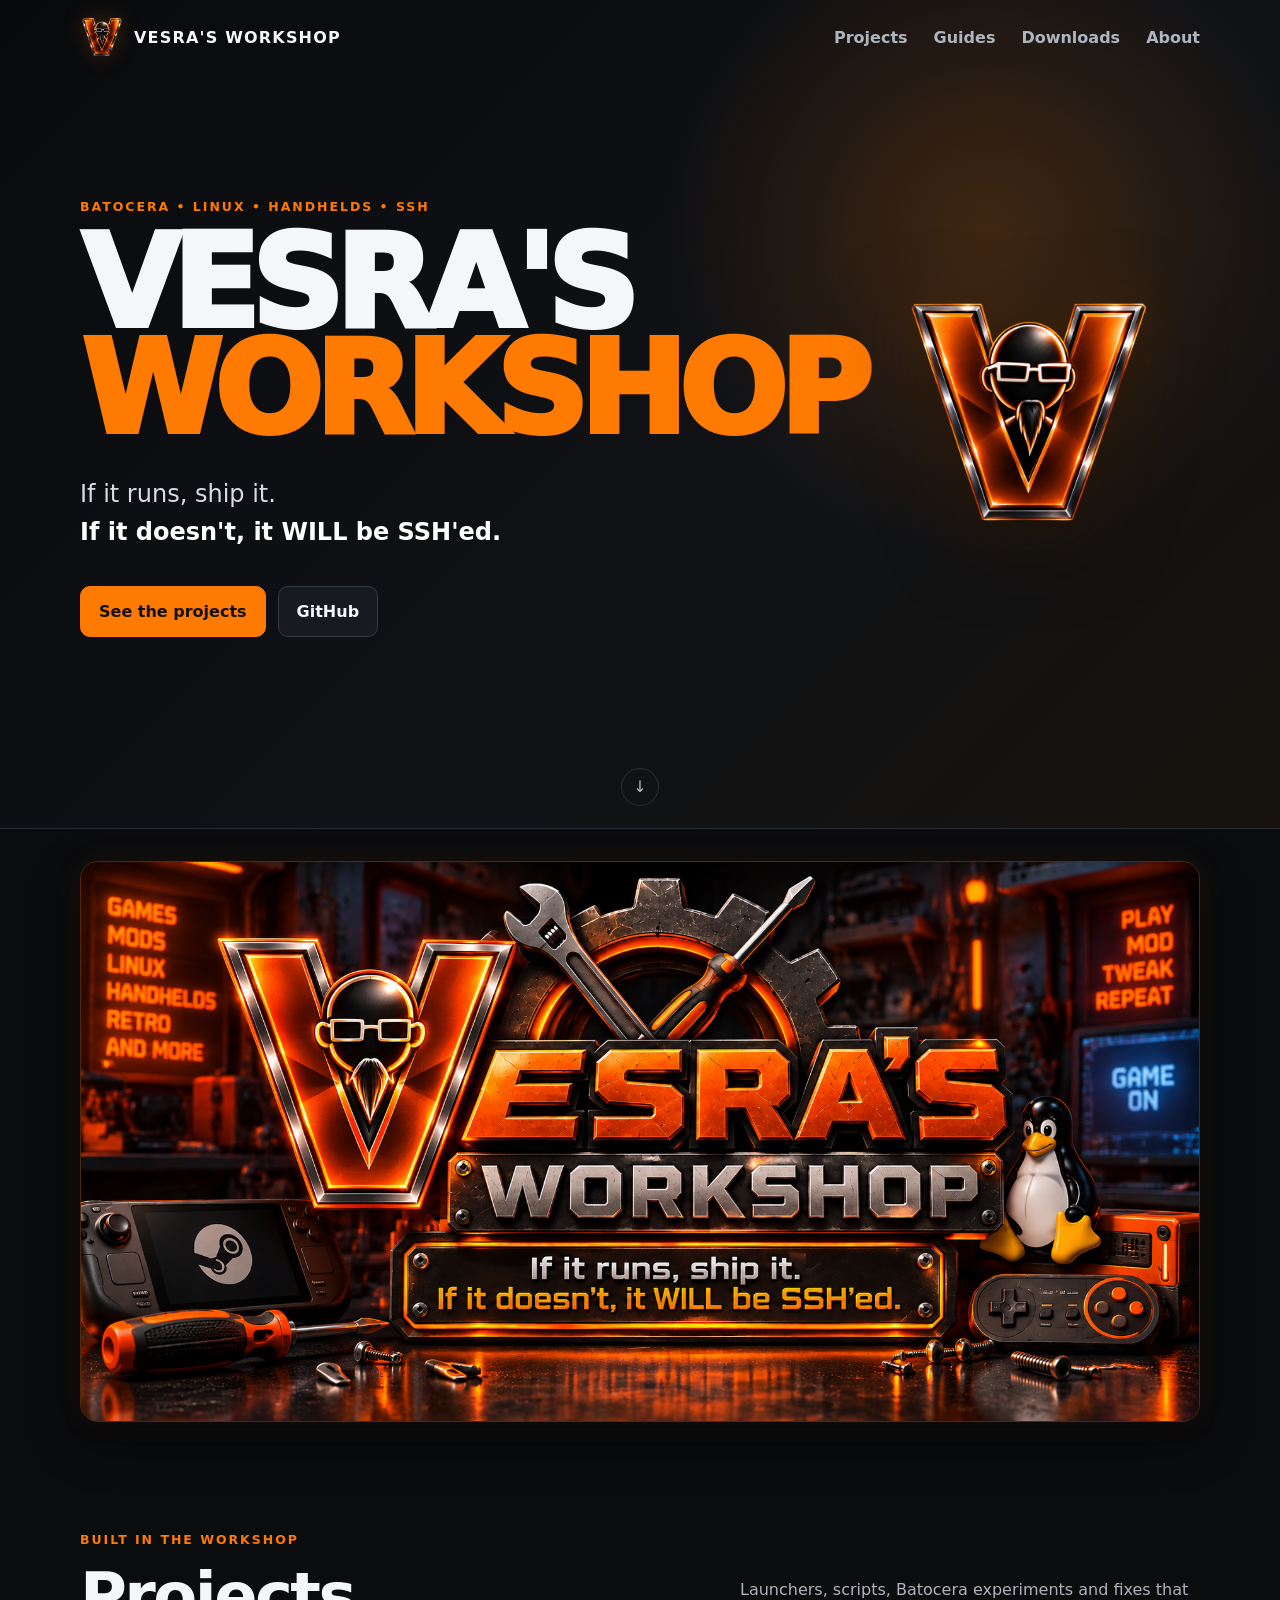
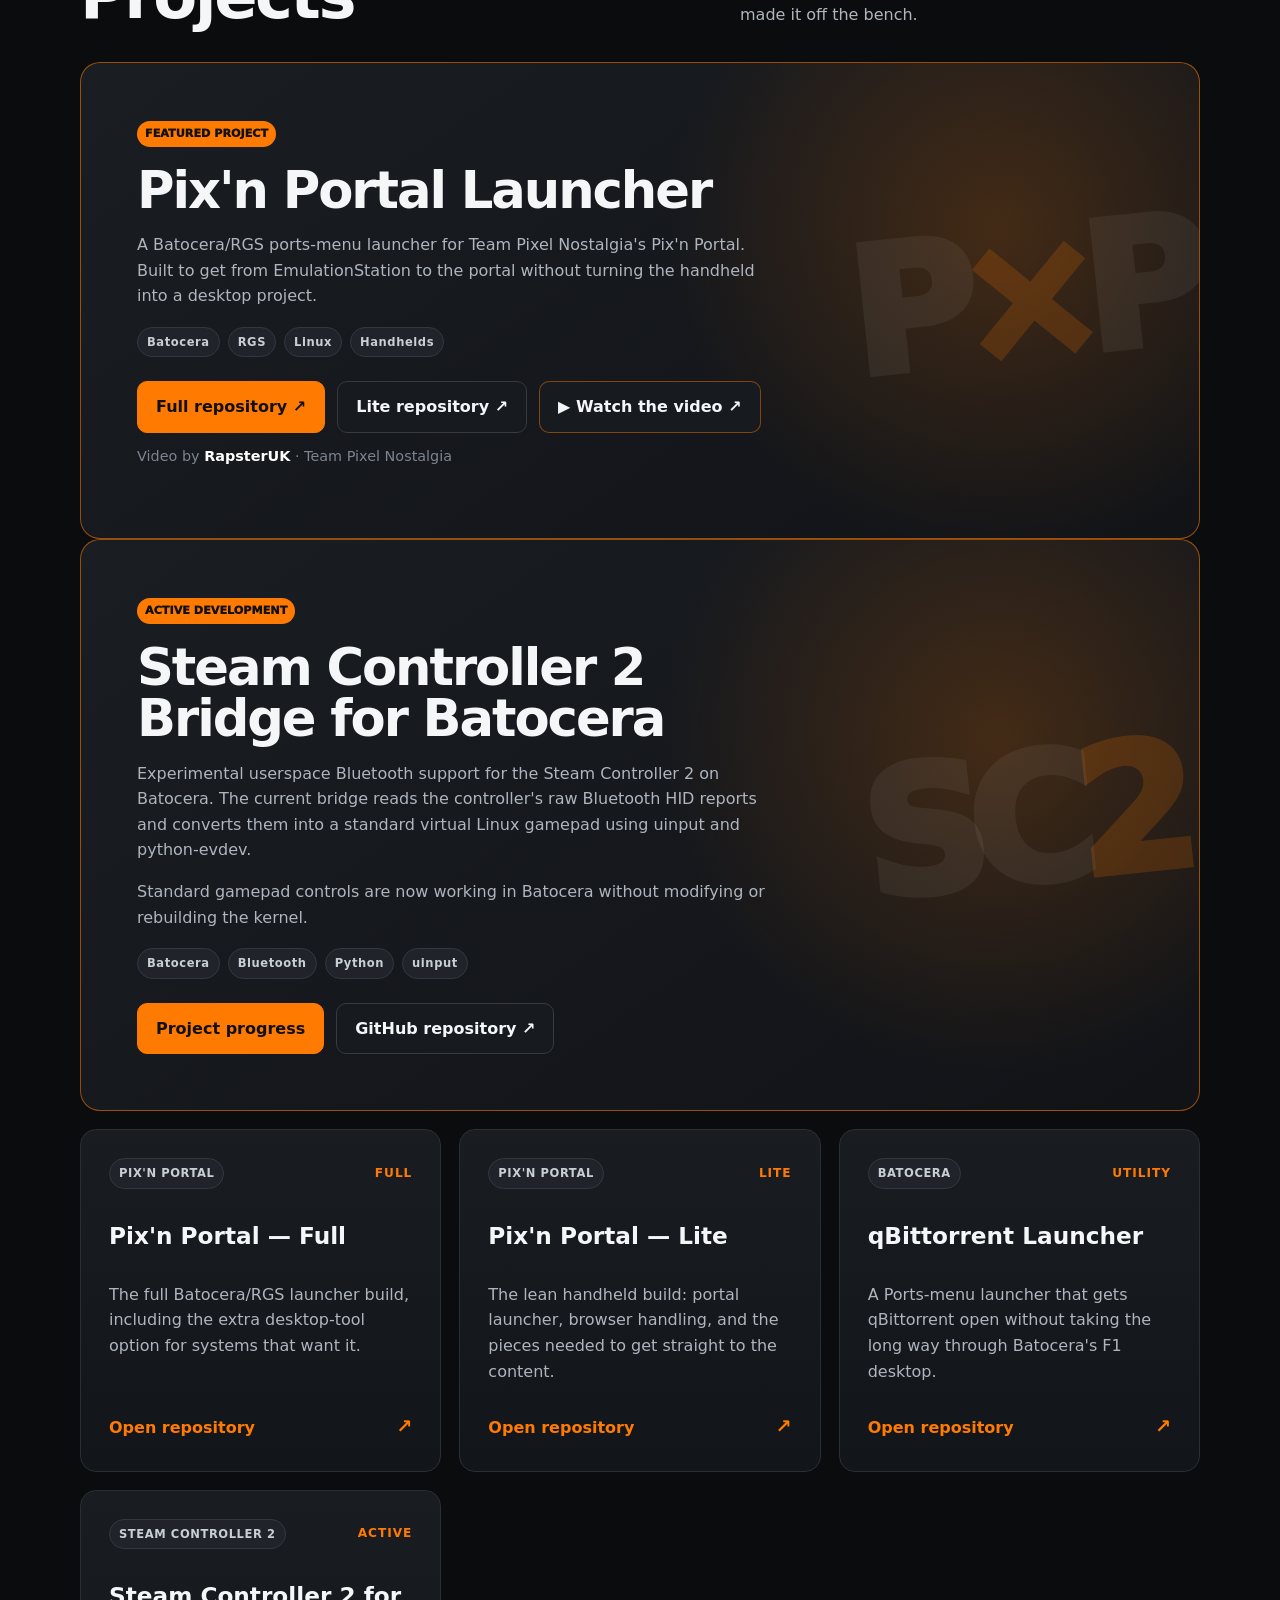
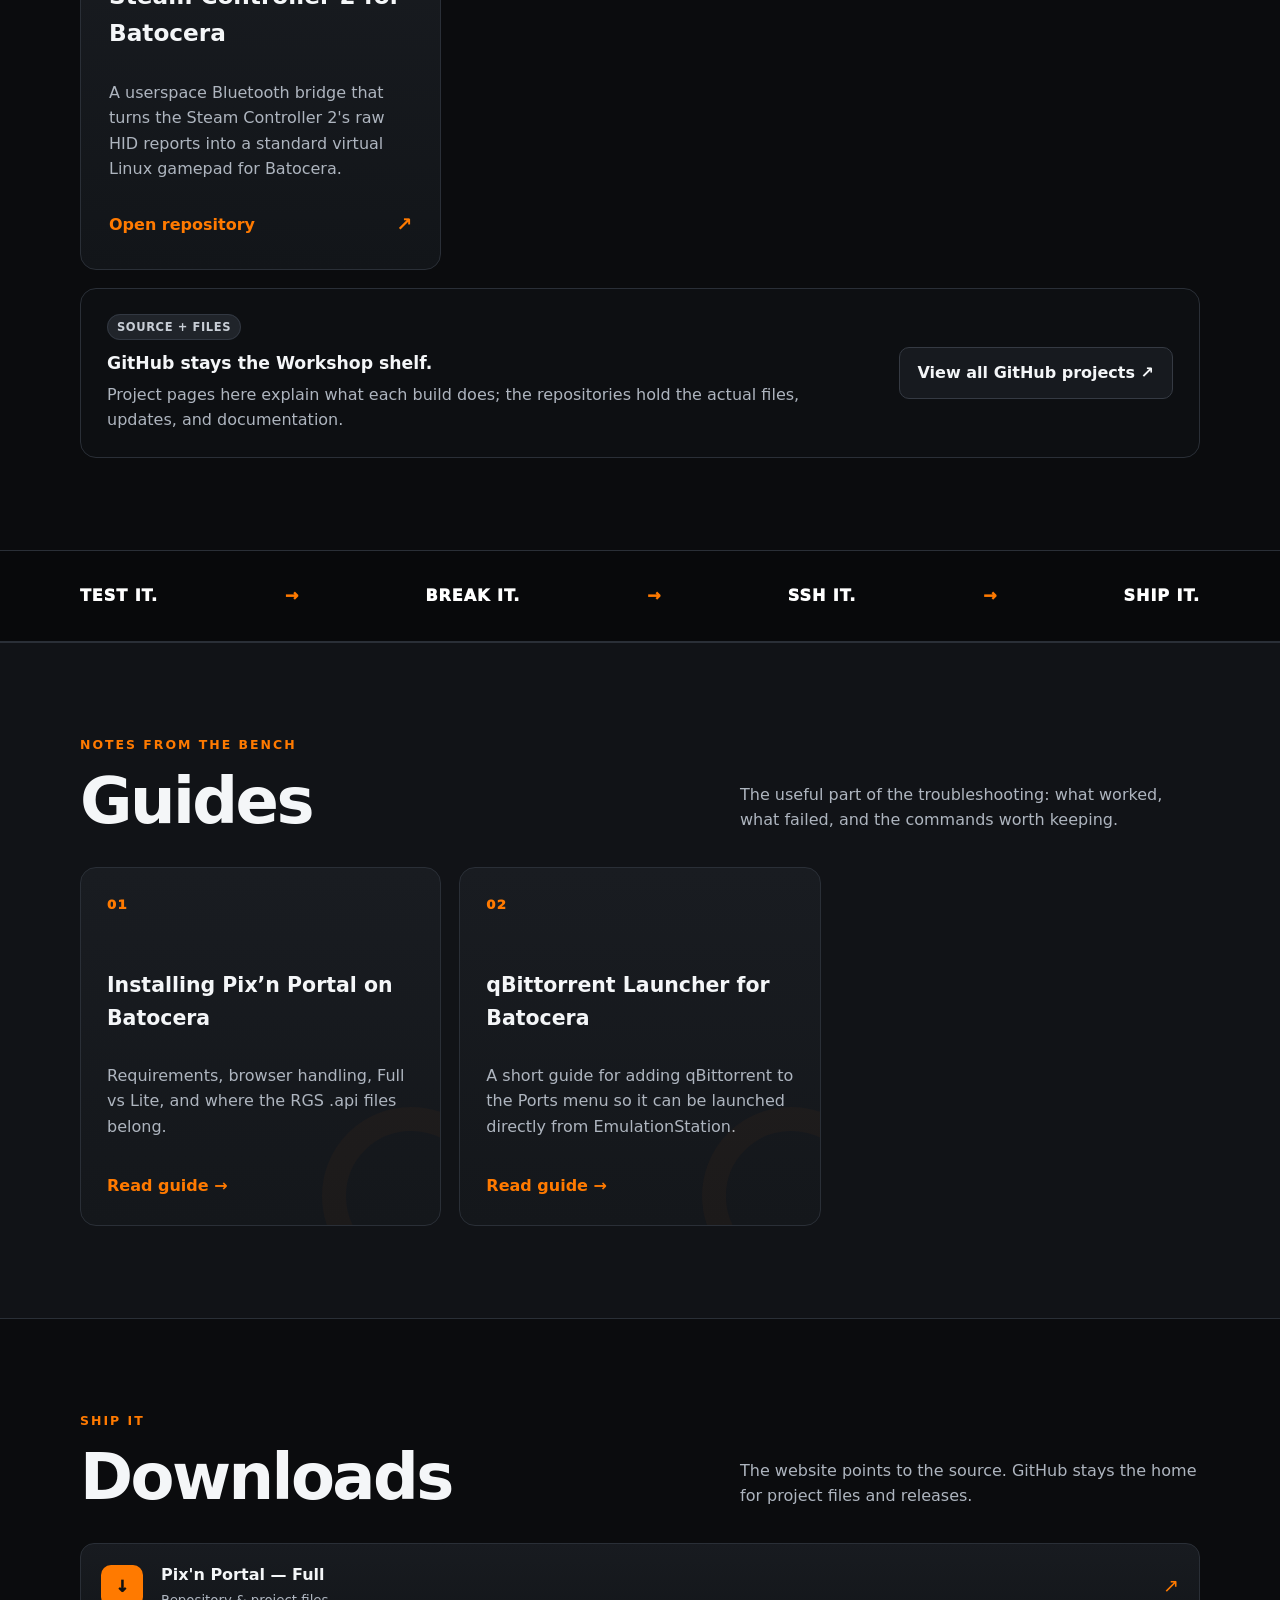
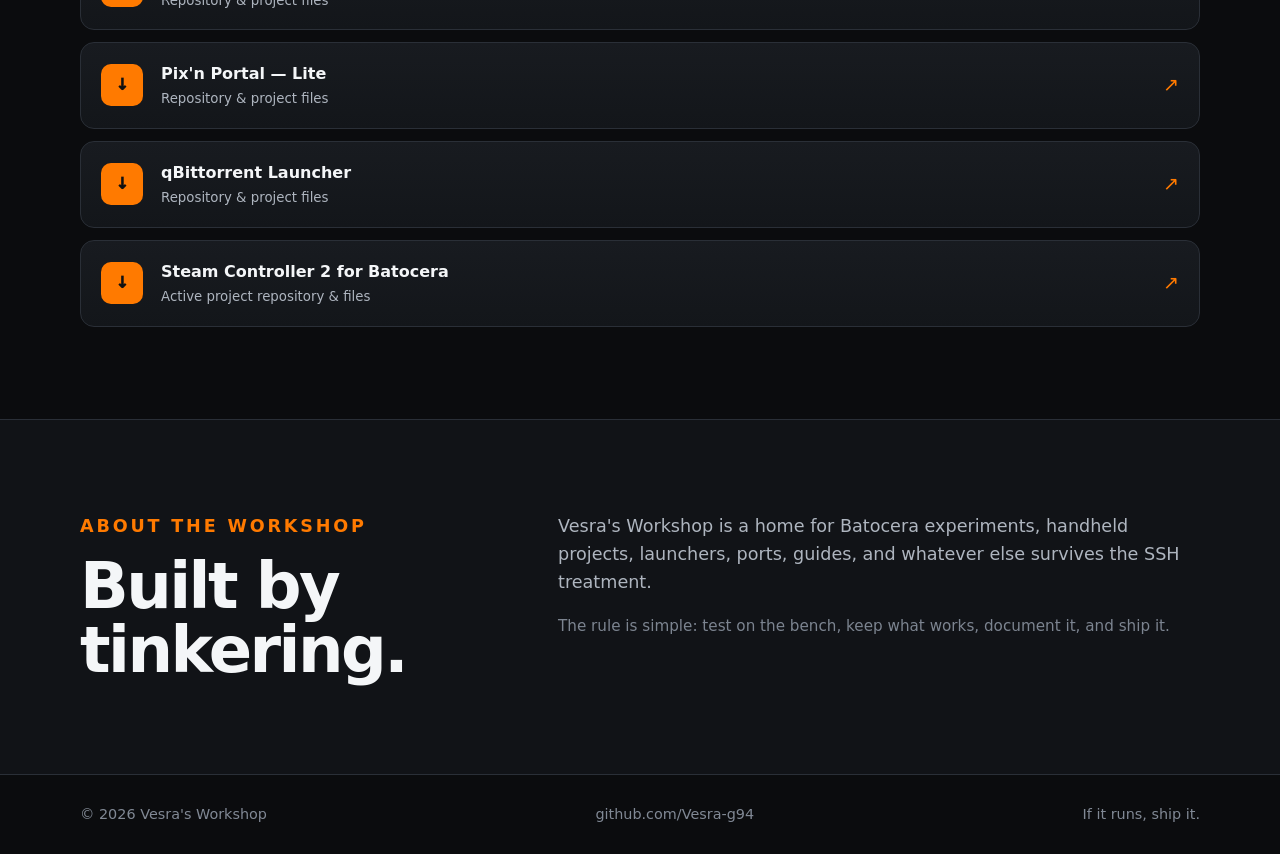
==== index.html @ 40529951 "Add files via upload added active projects" ====
<!doctype html>
<html lang="en">
<head>
  <meta charset="utf-8">
  <meta name="viewport" content="width=device-width, initial-scale=1">
  <meta name="description" content="Vesra's Workshop — Batocera projects, launchers, guides, downloads, and experiments built for handhelds and Linux gaming.">
  <meta name="theme-color" content="#0b0c0e">
  <title>Vesra's Workshop</title>
  <meta property="og:title" content="Vesra's Workshop">
  <meta property="og:description" content="Batocera, Linux, handhelds, SSH, launchers, guides, and projects from Vesra's Workshop.">
  <meta property="og:type" content="website">
  <meta property="og:url" content="https://vesra-g94.github.io/">
  <meta property="og:image" content="https://vesra-g94.github.io/assets/workshop-banner.png">
  <meta name="twitter:card" content="summary_large_image">
  <meta name="twitter:title" content="Vesra's Workshop">
  <meta name="twitter:description" content="Batocera, Linux, handhelds, SSH, launchers, guides, and projects from Vesra's Workshop.">
  <meta name="twitter:image" content="https://vesra-g94.github.io/assets/workshop-banner.png">
  <link rel="stylesheet" href="styles.css">
</head>
<body>
  <header class="hero" id="top">
    <nav class="nav wrap">
      <a class="brand" href="#top"><img class="brand-logo" src="assets/vesra-logo.png" alt="Vesra logo"> <span>VESRA'S WORKSHOP</span></a>
      <div class="navlinks">
        <a href="#projects">Projects</a>
        <a href="#guides">Guides</a>
        <a href="#downloads">Downloads</a>
        <a href="#about">About</a>
      </div>
    </nav>

    <div class="hero-grid wrap">
      <div class="hero-content">
        <p class="eyebrow">BATOCERA • LINUX • HANDHELDS • SSH</p>
        <h1>VESRA'S<br><span>WORKSHOP</span></h1>
        <p class="tagline">If it runs, ship it.<br><strong>If it doesn't, it WILL be SSH'ed.</strong></p>
        <div class="actions">
          <a class="button primary" href="#projects">See the projects</a>
          <a class="button" href="https://github.com/Vesra-g94" target="_blank" rel="noopener">GitHub</a>
        </div>
      </div>
      <div class="hero-logo-wrap" aria-hidden="true">
        <img class="hero-logo" src="assets/vesra-logo.png" alt="">
      </div>
    </div>

    <a class="scroll-cue" href="#projects" aria-label="Scroll to projects">↓</a>
  </header>

  <main>
    
  <section class="workshop-showcase" aria-label="Vesra's Workshop banner">
    <div class="container">
      <img src="assets/workshop-banner.png" alt="Vesra's Workshop — If it runs, ship it. If it doesn't, it WILL be SSH'ed." loading="lazy">
    </div>
  </section>

<section id="projects" class="section wrap">
      <div class="section-heading split-heading">
        <div>
          <p class="eyebrow">BUILT IN THE WORKSHOP</p>
          <h2>Projects</h2>
        </div>
        <p class="section-copy">Launchers, scripts, Batocera experiments and fixes that made it off the bench.</p>
      </div>

      <article class="project-hero">
        <div class="project-hero-copy">
          <div class="badge">FEATURED PROJECT</div>
          <h3>Pix'n Portal Launcher</h3>
          <p>A Batocera/RGS ports-menu launcher for Team Pixel Nostalgia's Pix'n Portal. Built to get from EmulationStation to the portal without turning the handheld into a desktop project.</p>
          <div class="project-tags">
            <span>Batocera</span><span>RGS</span><span>Linux</span><span>Handhelds</span>
          </div>
          <div class="actions compact">
            <a class="button primary" href="https://github.com/Vesra-g94/pixn-portal-full" target="_blank" rel="noopener">Full repository ↗</a>
            <a class="button" href="https://github.com/Vesra-g94/pixn-portal-lite" target="_blank" rel="noopener">Lite repository ↗</a>
            <a class="button video-button" href="https://youtu.be/FXvD-t4NhRM" target="_blank" rel="noopener">▶ Watch the video ↗</a>
          </div>
          <p class="video-credit">Video by <a href="https://www.youtube.com/@rapsters-tech-hangout" target="_blank" rel="noopener"><strong>RapsterUK</strong></a> · <a href="https://github.com/PixelNostalgia" target="_blank" rel="noopener">Team Pixel Nostalgia</a></p>
        </div>
        <div class="project-mark" aria-hidden="true">P<span>×</span>P</div>
      </article>


      <article class="project-hero" aria-label="Current active project">
        <div class="project-hero-copy">
          <div class="badge">ACTIVE DEVELOPMENT</div>
          <h3>Steam Controller 2 Bridge for Batocera</h3>
          <p>Experimental userspace Bluetooth support for the Steam Controller 2 on Batocera. The current bridge reads the controller's raw Bluetooth HID reports and converts them into a standard virtual Linux gamepad using uinput and python-evdev.</p>
          <p>Standard gamepad controls are now working in Batocera without modifying or rebuilding the kernel.</p>
          <div class="project-tags">
            <span>Batocera</span><span>Bluetooth</span><span>Python</span><span>uinput</span>
          </div>
          <div class="actions compact">
            <a class="button primary" href="guides/steam-controller-2-bridge.html">Project progress</a>
            <a class="button" href="https://github.com/Vesra-g94/Steam-Controller-2-for-batocera" target="_blank" rel="noopener">GitHub repository ↗</a>
          </div>
        </div>
        <div class="project-mark" aria-hidden="true">SC<span>2</span></div>
      </article>

      <div class="repo-grid">
        <a class="repo-card" href="https://github.com/Vesra-g94/pixn-portal-full" target="_blank" rel="noopener">
          <div class="repo-card-top"><span class="mini-badge">PIX'N PORTAL</span><span class="status">FULL</span></div>
          <h3>Pix'n Portal — Full</h3>
          <p>The full Batocera/RGS launcher build, including the extra desktop-tool option for systems that want it.</p>
          <div class="repo-footer"><span>Open repository</span><span class="repo-arrow">↗</span></div>
        </a>

        <a class="repo-card" href="https://github.com/Vesra-g94/pixn-portal-lite" target="_blank" rel="noopener">
          <div class="repo-card-top"><span class="mini-badge">PIX'N PORTAL</span><span class="status">LITE</span></div>
          <h3>Pix'n Portal — Lite</h3>
          <p>The lean handheld build: portal launcher, browser handling, and the pieces needed to get straight to the content.</p>
          <div class="repo-footer"><span>Open repository</span><span class="repo-arrow">↗</span></div>
        </a>

        <a class="repo-card" href="https://github.com/Vesra-g94/qBittorrent-launcher" target="_blank" rel="noopener">
          <div class="repo-card-top"><span class="mini-badge">BATOCERA</span><span class="status">UTILITY</span></div>
          <h3>qBittorrent Launcher</h3>
          <p>A Ports-menu launcher that gets qBittorrent open without taking the long way through Batocera's F1 desktop.</p>
          <div class="repo-footer"><span>Open repository</span><span class="repo-arrow">↗</span></div>
        </a>

        <a class="repo-card" href="https://github.com/Vesra-g94/Steam-Controller-2-for-batocera" target="_blank" rel="noopener">
          <div class="repo-card-top"><span class="mini-badge">STEAM CONTROLLER 2</span><span class="status">ACTIVE</span></div>
          <h3>Steam Controller 2 for Batocera</h3>
          <p>A userspace Bluetooth bridge that turns the Steam Controller 2's raw HID reports into a standard virtual Linux gamepad for Batocera.</p>
          <div class="repo-footer"><span>Open repository</span><span class="repo-arrow">↗</span></div>
        </a>
      </div>

      <div class="github-strip">
        <div>
          <span class="mini-badge">SOURCE + FILES</span>
          <strong>GitHub stays the Workshop shelf.</strong>
          <p>Project pages here explain what each build does; the repositories hold the actual files, updates, and documentation.</p>
        </div>
        <a class="button" href="https://github.com/Vesra-g94" target="_blank" rel="noopener">View all GitHub projects ↗</a>
      </div>
    </section>

    <section class="manifesto">
      <div class="wrap manifesto-inner">
        <p>TEST IT.</p><span>→</span><p>BREAK IT.</p><span>→</span><p>SSH IT.</p><span>→</span><p>SHIP IT.</p>
      </div>
    </section>

    <section id="guides" class="section section-dark">
      <div class="wrap">
        <div class="section-heading split-heading">
          <div>
            <p class="eyebrow">NOTES FROM THE BENCH</p>
            <h2>Guides</h2>
          </div>
          <p class="section-copy">The useful part of the troubleshooting: what worked, what failed, and the commands worth keeping.</p>
        </div>

        <div class="grid guide-grid">
          <a class="panel numbered guide-card" href="guides/pixn-portal.html">
            <span class="number">01</span>
            <h3>Installing Pix’n Portal on Batocera</h3>
            <p>Requirements, browser handling, Full vs Lite, and where the RGS .api files belong.</p>
            <span class="text-link">Read guide →</span>
          </a>
          <a class="panel numbered guide-card" href="guides/qbittorrent.html">
            <span class="number">02</span>
            <h3>qBittorrent Launcher for Batocera</h3>
            <p>A short guide for adding qBittorrent to the Ports menu so it can be launched directly from EmulationStation.</p>
            <span class="text-link">Read guide →</span>
          </a>
        </div>
      </div>
    </section>

    <section id="downloads" class="section wrap">
      <div class="section-heading split-heading">
        <div>
          <p class="eyebrow">SHIP IT</p>
          <h2>Downloads</h2>
        </div>
        <p class="section-copy">The website points to the source. GitHub stays the home for project files and releases.</p>
      </div>

      <div class="download-grid">
        <a class="download-card" href="https://github.com/Vesra-g94/pixn-portal-full" target="_blank" rel="noopener">
          <span class="download-icon">↓</span>
          <div><strong>Pix'n Portal — Full</strong><small>Repository & project files</small></div>
          <span class="arrow">↗</span>
        </a>
        <a class="download-card" href="https://github.com/Vesra-g94/pixn-portal-lite" target="_blank" rel="noopener">
          <span class="download-icon">↓</span>
          <div><strong>Pix'n Portal — Lite</strong><small>Repository & project files</small></div>
          <span class="arrow">↗</span>
        </a>
        <a class="download-card" href="https://github.com/Vesra-g94/qBittorrent-launcher" target="_blank" rel="noopener">
          <span class="download-icon">↓</span>
          <div><strong>qBittorrent Launcher</strong><small>Repository & project files</small></div>
          <span class="arrow">↗</span>
        </a>

        <a class="download-card" href="https://github.com/Vesra-g94/Steam-Controller-2-for-batocera" target="_blank" rel="noopener">
          <span class="download-icon">↓</span>
          <div><strong>Steam Controller 2 for Batocera</strong><small>Active project repository & files</small></div>
          <span class="arrow">↗</span>
        </a>
      </div>
    </section>

    <section id="about" class="section section-dark">
      <div class="wrap about">
        <div>
          <p class="eyebrow">ABOUT THE WORKSHOP</p>
          <h2>Built by tinkering.</h2>
        </div>
        <div>
          <p>Vesra's Workshop is a home for Batocera experiments, handheld projects, launchers, ports, guides, and whatever else survives the SSH treatment.</p>
          <p class="about-small">The rule is simple: test on the bench, keep what works, document it, and ship it.</p>
        </div>
      </div>
    </section>
  </main>

  <footer>
    <div class="wrap footer-inner">
      <span>© <span id="year"></span> Vesra's Workshop</span>
      <a href="https://github.com/Vesra-g94" target="_blank" rel="noopener">github.com/Vesra-g94</a>
      <span>If it runs, ship it.</span>
    </div>
  </footer>

  <script src="script.js"></script>
</body>
</html>
---- styles.css ----
:root {
  --bg: #0b0c0e;
  --bg2: #111317;
  --panel: #181b20;
  --line: #2a2f37;
  --text: #f4f6f8;
  --muted: #aeb5bf;
  --muted2: #7c8490;
  --orange: #ff7a00;
  --orange2: #ff9b3d;
  --max: 1120px;
}

* { box-sizing: border-box; }
html { scroll-behavior: smooth; }
body {
  margin: 0;
  font-family: Inter, ui-sans-serif, system-ui, -apple-system, BlinkMacSystemFont, "Segoe UI", sans-serif;
  color: var(--text);
  background: var(--bg);
  line-height: 1.6;
}
a { color: inherit; text-decoration: none; }
.wrap { width: min(calc(100% - 40px), var(--max)); margin: 0 auto; }

.hero {
  min-height: 92vh;
  position: relative;
  overflow: hidden;
  background:
    radial-gradient(circle at 77% 28%, rgba(255,122,0,.20), transparent 28%),
    linear-gradient(135deg, #090a0c 0%, #101216 60%, #17120d 100%);
  border-bottom: 1px solid var(--line);
}
.nav {
  min-height: 76px;
  display: flex;
  align-items: center;
  justify-content: space-between;
  position: relative;
  z-index: 2;
}
.brand { font-weight: 900; letter-spacing: .075em; display: inline-flex; align-items: center; gap: 10px; }
.brand-logo {
  width: 44px;
  height: 44px;
  object-fit: contain;
  border-radius: 10px;
  filter: drop-shadow(0 0 10px rgba(255,122,0,.2));
}
.navlinks { display: flex; gap: 26px; color: var(--muted); font-weight: 650; }
.navlinks a:hover { color: var(--orange); }
.hero-grid {
  min-height: calc(92vh - 76px);
  display: grid;
  grid-template-columns: 1.15fr .85fr;
  align-items: center;
  gap: 40px;
  position: relative;
  z-index: 1;
  padding: 40px 0 110px;
}
.hero-content {
  display: flex;
  flex-direction: column;
  justify-content: center;
  align-items: flex-start;
}
.hero-logo-wrap {
  display: flex;
  align-items: center;
  justify-content: center;
  min-height: 480px;
}
.hero-logo {
  width: min(100%, 520px);
  height: auto;
  object-fit: contain;
  filter: drop-shadow(0 18px 40px rgba(0,0,0,.55)) drop-shadow(0 0 28px rgba(255,122,0,.15));
}
.eyebrow {
  color: var(--orange);
  letter-spacing: .16em;
  font-weight: 850;
  font-size: .78rem;
  margin: 0 0 14px;
}
h1 {
  font-size: clamp(4rem, 10vw, 8.8rem);
  line-height: .83;
  margin: 0;
  letter-spacing: -.065em;
  font-weight: 1000;
}
h1 span { color: var(--orange); }
.tagline {
  margin: 32px 0 0;
  font-size: clamp(1.05rem, 2vw, 1.5rem);
  color: #d8dde4;
}
.tagline strong { color: #fff; }
.actions { display: flex; gap: 12px; margin-top: 34px; flex-wrap: wrap; }
.actions.compact { margin-top: 24px; }
.button {
  display: inline-flex;
  align-items: center;
  justify-content: center;
  padding: 12px 18px;
  border: 1px solid #353a43;
  border-radius: 10px;
  font-weight: 800;
  background: #171a1f;
  transition: transform .16s ease, border-color .16s ease, background .16s ease;
}
.button:hover { border-color: #59616d; transform: translateY(-2px); }
.button.primary { background: var(--orange); color: #111; border-color: var(--orange); }
.button.primary:hover { background: var(--orange2); }
.scroll-cue {
  position: absolute;
  z-index: 2;
  left: 50%;
  bottom: 22px;
  transform: translateX(-50%);
  width: 38px;
  height: 38px;
  display: grid;
  place-items: center;
  border: 1px solid var(--line);
  border-radius: 50%;
  color: var(--muted);
}

.section { padding: 92px 0; }
.section-dark { background: var(--bg2); border-top: 1px solid var(--line); border-bottom: 1px solid var(--line); }
.section-heading { margin-bottom: 34px; }
.split-heading { display: flex; justify-content: space-between; align-items: end; gap: 34px; }
.section-copy { max-width: 460px; margin: 0; }
h2 { font-size: clamp(2.2rem, 5vw, 4rem); margin: 0; letter-spacing: -.04em; line-height: 1; }
h3 { margin: 0 0 12px; font-size: 1.28rem; }
p { color: var(--muted); }
.grid { display: grid; gap: 18px; }
.cards { grid-template-columns: repeat(3, 1fr); margin-top: 18px; }

.project-hero {
  display: grid;
  grid-template-columns: 1.35fr .65fr;
  min-height: 370px;
  background:
    radial-gradient(circle at 82% 35%, rgba(255,122,0,.20), transparent 34%),
    linear-gradient(145deg, #1a1d22, #111317);
  border: 1px solid rgba(255,122,0,.55);
  border-radius: 20px;
  overflow: hidden;
}
.project-hero-copy { padding: clamp(28px, 5vw, 56px); align-self: center; }
.project-hero h3 { font-size: clamp(2rem, 4vw, 3.4rem); letter-spacing: -.04em; line-height: 1; }
.project-hero p { max-width: 680px; }
.project-mark {
  display: flex;
  align-items: center;
  justify-content: center;
  font-size: clamp(6rem, 14vw, 11rem);
  font-weight: 1000;
  letter-spacing: -.12em;
  color: rgba(255,255,255,.06);
  transform: rotate(-6deg);
}
.project-mark span { color: rgba(255,122,0,.18); }
.badge {
  display: inline-block;
  background: var(--orange);
  color: #111;
  font-size: .7rem;
  font-weight: 950;
  padding: 4px 8px;
  border-radius: 999px;
  margin-bottom: 18px;
}
.project-tags { display: flex; flex-wrap: wrap; gap: 8px; margin-top: 18px; }
.project-tags span, .mini-badge {
  padding: 5px 9px;
  border-radius: 999px;
  background: #20242a;
  border: 1px solid #323842;
  color: #c8ced6;
  font-size: .72rem;
  font-weight: 800;
  letter-spacing: .05em;
}
.card, .panel {
  background: linear-gradient(180deg, #191c21, #14171b);
  border: 1px solid var(--line);
  border-radius: 16px;
  padding: 26px;
}
.card { min-height: 240px; display: flex; flex-direction: column; }
.card p { flex: 1; }
.card-topline { display: flex; align-items: center; justify-content: space-between; gap: 10px; margin-bottom: 24px; }
.status { color: var(--orange); font-weight: 850; font-size: .76rem; letter-spacing: .08em; }
.text-link { color: var(--orange); font-weight: 800; }
.text-link:hover { color: var(--orange2); }
.text-muted { color: var(--muted2); font-size: .92rem; }


.repo-grid {
  display: grid;
  grid-template-columns: repeat(3, 1fr);
  gap: 18px;
  margin-top: 18px;
}
.repo-card {
  min-height: 285px;
  display: flex;
  flex-direction: column;
  padding: 28px;
  background: linear-gradient(180deg, #191c21, #121519);
  border: 1px solid var(--line);
  border-radius: 16px;
  transition: transform .16s ease, border-color .16s ease, background .16s ease;
}
.repo-card:hover {
  transform: translateY(-5px);
  border-color: rgba(255,122,0,.7);
  background: linear-gradient(180deg, #1d2025, #15181c);
}
.repo-card-top {
  display: flex;
  align-items: center;
  justify-content: space-between;
  gap: 12px;
  margin-bottom: 28px;
}
.repo-card h3 { font-size: 1.45rem; }
.repo-card p { flex: 1; margin-bottom: 28px; }
.repo-footer {
  display: flex;
  align-items: center;
  justify-content: space-between;
  gap: 12px;
  color: var(--orange);
  font-weight: 850;
}
.repo-arrow { font-size: 1.2rem; transition: transform .16s ease; }
.repo-card:hover .repo-arrow { transform: translate(3px,-3px); }
.github-strip {
  margin-top: 18px;
  padding: 24px 26px;
  display: flex;
  align-items: center;
  justify-content: space-between;
  gap: 28px;
  background: #0d0f12;
  border: 1px solid var(--line);
  border-radius: 16px;
}
.github-strip strong { display: block; margin: 12px 0 4px; font-size: 1.08rem; }
.github-strip p { margin: 0; max-width: 720px; }

.manifesto { border-top: 1px solid var(--line); border-bottom: 1px solid var(--line); background: #08090b; overflow: hidden; }
.manifesto-inner {
  min-height: 90px;
  display: flex;
  align-items: center;
  justify-content: space-between;
  gap: 18px;
  white-space: nowrap;
}
.manifesto p { margin: 0; color: #fff; font-weight: 1000; letter-spacing: .06em; }
.manifesto span { color: var(--orange); font-weight: 1000; }

.guide-grid { grid-template-columns: repeat(3, 1fr); }
.panel.numbered { position: relative; overflow: hidden; min-height: 250px; }
.number {
  display: block;
  color: var(--orange);
  font-weight: 1000;
  font-size: .82rem;
  letter-spacing: .1em;
  margin-bottom: 54px;
}
.panel.numbered::after {
  content: "";
  position: absolute;
  width: 130px;
  height: 130px;
  border: 24px solid rgba(255,122,0,.035);
  border-radius: 50%;
  right: -60px;
  bottom: -60px;
}

.download-grid { display: grid; gap: 12px; }
.download-card {
  display: grid;
  grid-template-columns: auto 1fr auto;
  align-items: center;
  gap: 18px;
  padding: 18px 20px;
  background: linear-gradient(180deg, #181b20, #13161a);
  border: 1px solid var(--line);
  border-radius: 14px;
  transition: transform .15s ease, border-color .15s ease;
}
.download-card:hover { transform: translateX(4px); border-color: rgba(255,122,0,.55); }
.download-icon {
  width: 42px;
  height: 42px;
  border-radius: 10px;
  background: var(--orange);
  color: #111;
  display: grid;
  place-items: center;
  font-weight: 1000;
}
.download-card strong { display: block; }
.download-card small { display: block; color: var(--muted); margin-top: 2px; }
.arrow { color: var(--orange); font-size: 1.2rem; }

.about { display: grid; grid-template-columns: .8fr 1.2fr; gap: 50px; align-items: start; }
.about p { font-size: 1.1rem; margin-top: 0; }
.about-small { color: var(--muted2) !important; font-size: .95rem !important; }

footer { padding: 28px 0; }
.footer-inner { display: flex; justify-content: space-between; gap: 20px; color: #818995; font-size: .9rem; }
.footer-inner a:hover { color: var(--orange); }

@media (max-width: 900px) {
  .cards, .guide-grid, .project-hero, .about, .hero-grid, .repo-grid { grid-template-columns: 1fr; }
  .hero-grid { padding-top: 70px; }
  .hero-logo-wrap { min-height: auto; padding: 0 0 20px; }
  .hero-logo { width: min(72vw, 420px); }
  .project-mark { min-height: 180px; border-top: 1px solid var(--line); }
  .github-strip { align-items: flex-start; flex-direction: column; }
  .split-heading { align-items: flex-start; flex-direction: column; }
}

@media (max-width: 700px) {
  .wrap { width: min(calc(100% - 28px), var(--max)); }
  .navlinks { display: none; }
  .brand { font-size: .85rem; }
  .brand-logo { width: 38px; height: 38px; }
  .hero { min-height: 82vh; }
    .section { padding: 70px 0; }
  .manifesto-inner { justify-content: flex-start; overflow-x: auto; }
  .manifesto p { font-size: .88rem; }
  .footer-inner { flex-direction: column; }
}


.workshop-showcase {
  padding: 2rem 0 1rem;
}

.workshop-showcase .container {
  max-width: 1320px;
  display: flex;
  justify-content: center;
}

.workshop-showcase img {
  display: block;
  width: min(100%, 1120px);
  height: auto;
  margin-inline: auto;
  border-radius: 18px;
  border: 1px solid rgba(255, 122, 0, 0.28);
  box-shadow: 0 18px 50px rgba(0,0,0,.45), 0 0 30px rgba(255,122,0,.08);
}

@media (max-width: 700px) {
  .workshop-showcase {
    padding-top: 1.2rem;
  }
  .workshop-showcase img {
    border-radius: 12px;
  }
}

/* Guide pages */
.guide-card { display:flex; flex-direction:column; text-decoration:none; transition:transform .16s ease,border-color .16s ease; }
.guide-card:hover { transform:translateY(-4px); border-color:rgba(255,122,0,.65); }
.guide-card .text-link { margin-top:auto; padding-top:18px; }
.article-shell { max-width: 900px; margin: 0 auto; }
.article-hero { padding: 150px 0 56px; border-bottom:1px solid var(--line); background:radial-gradient(circle at 75% 20%, rgba(255,122,0,.12), transparent 28%), var(--bg); }
.article-hero h1 { font-size:clamp(2.7rem,6vw,5rem); margin:.25em 0 .2em; line-height:.98; letter-spacing:-.05em; }
.article-hero .lede { max-width:760px; font-size:1.15rem; }
.article-body { padding:64px 0 96px; }
.article-body h2 { font-size:2rem; margin:2.1em 0 .55em; }
.article-body h3 { margin-top:1.8em; }
.article-body p, .article-body li { color:var(--muted); line-height:1.75; }
.article-body ul, .article-body ol { padding-left:1.35rem; }
.article-body code { background:#171a1f; border:1px solid var(--line); border-radius:6px; padding:.12em .4em; color:#fff; }
.codeblock { display:block; overflow:auto; background:#0d0f12; border:1px solid var(--line); border-left:3px solid var(--orange); border-radius:10px; padding:16px 18px; color:#f5f5f5; white-space:pre-wrap; }
.article-nav { display:flex; justify-content:space-between; gap:18px; flex-wrap:wrap; margin-top:56px; padding-top:28px; border-top:1px solid var(--line); }
.breadcrumb { color:var(--orange); font-weight:800; }
@media (max-width: 760px) { .article-hero { padding-top:120px; } .article-body { padding-top:44px; } }


.video-button {
  border-color: rgba(255, 122, 0, .45);
}
.video-button:hover {
  border-color: var(--orange);
}
.video-credit {
  margin-top: 12px;
  font-size: .9rem;
  color: var(--muted2);
}
.video-credit strong {
  color: #fff;
}
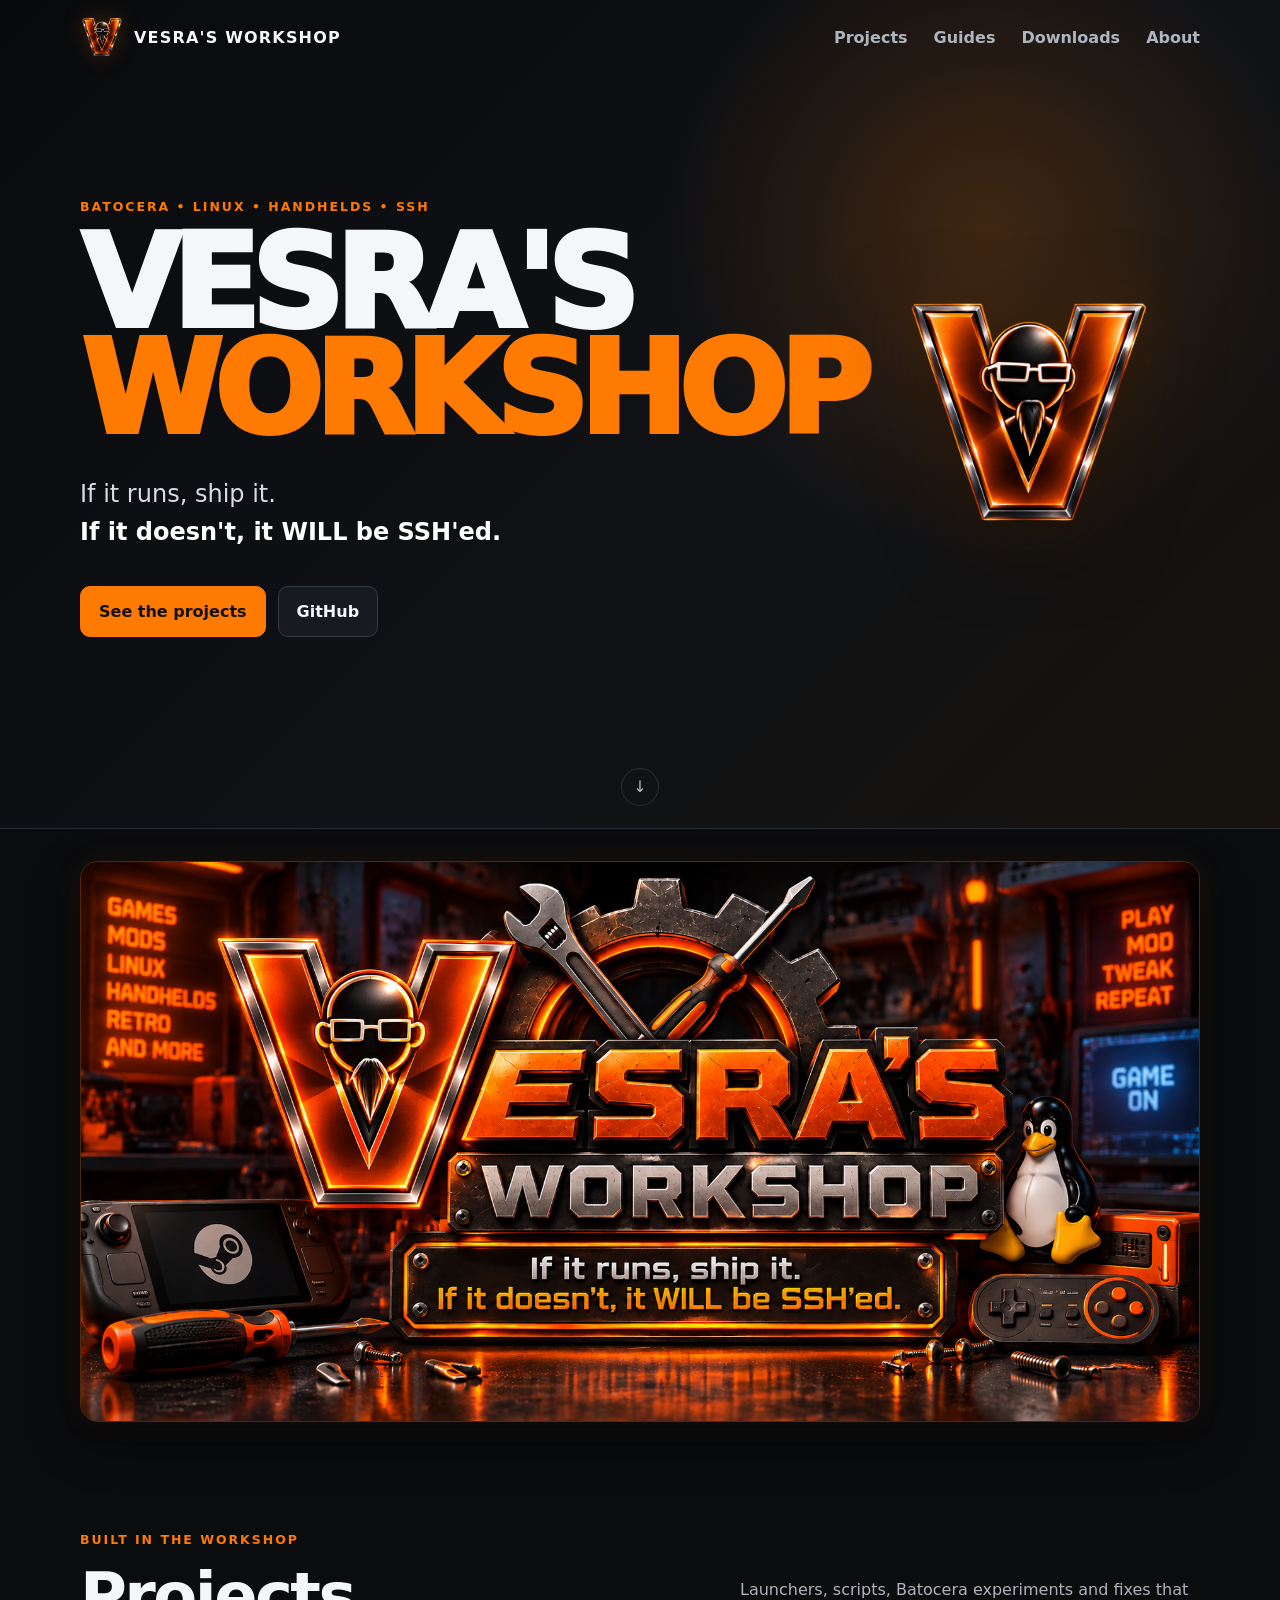
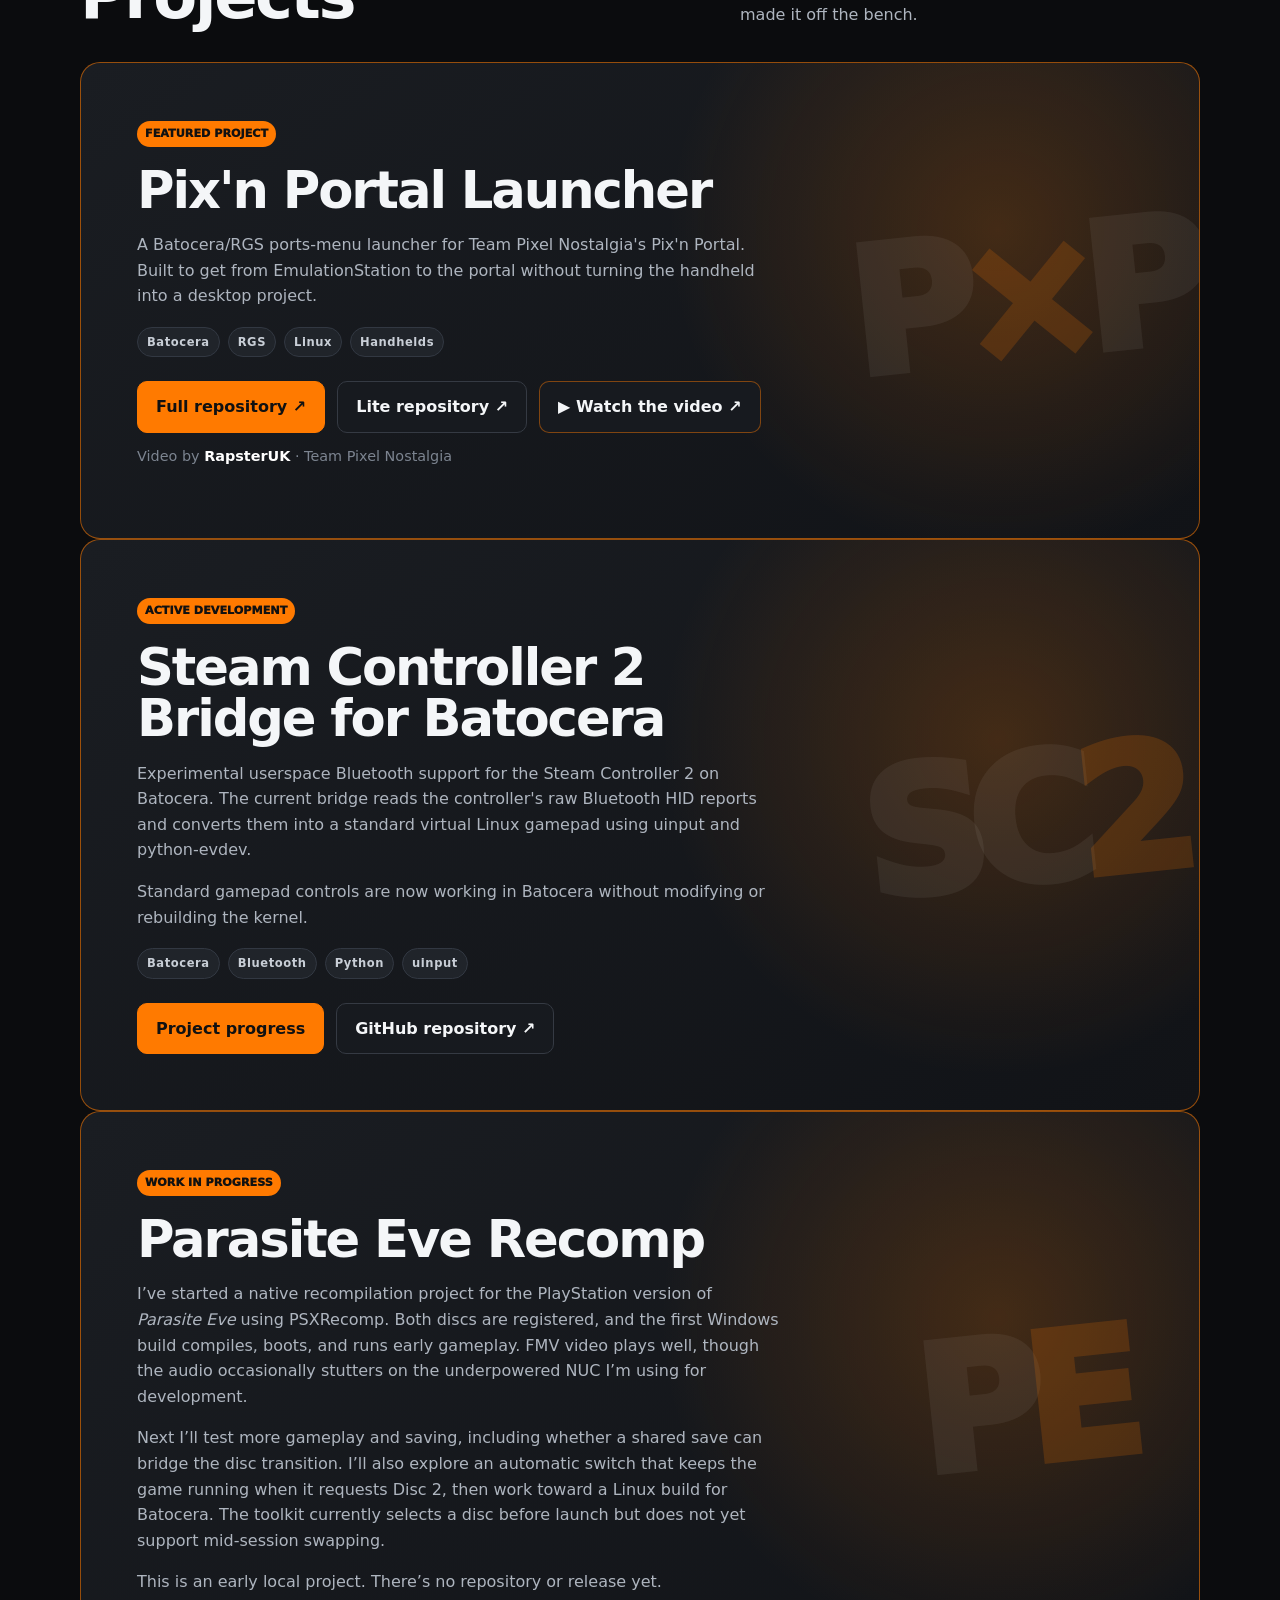
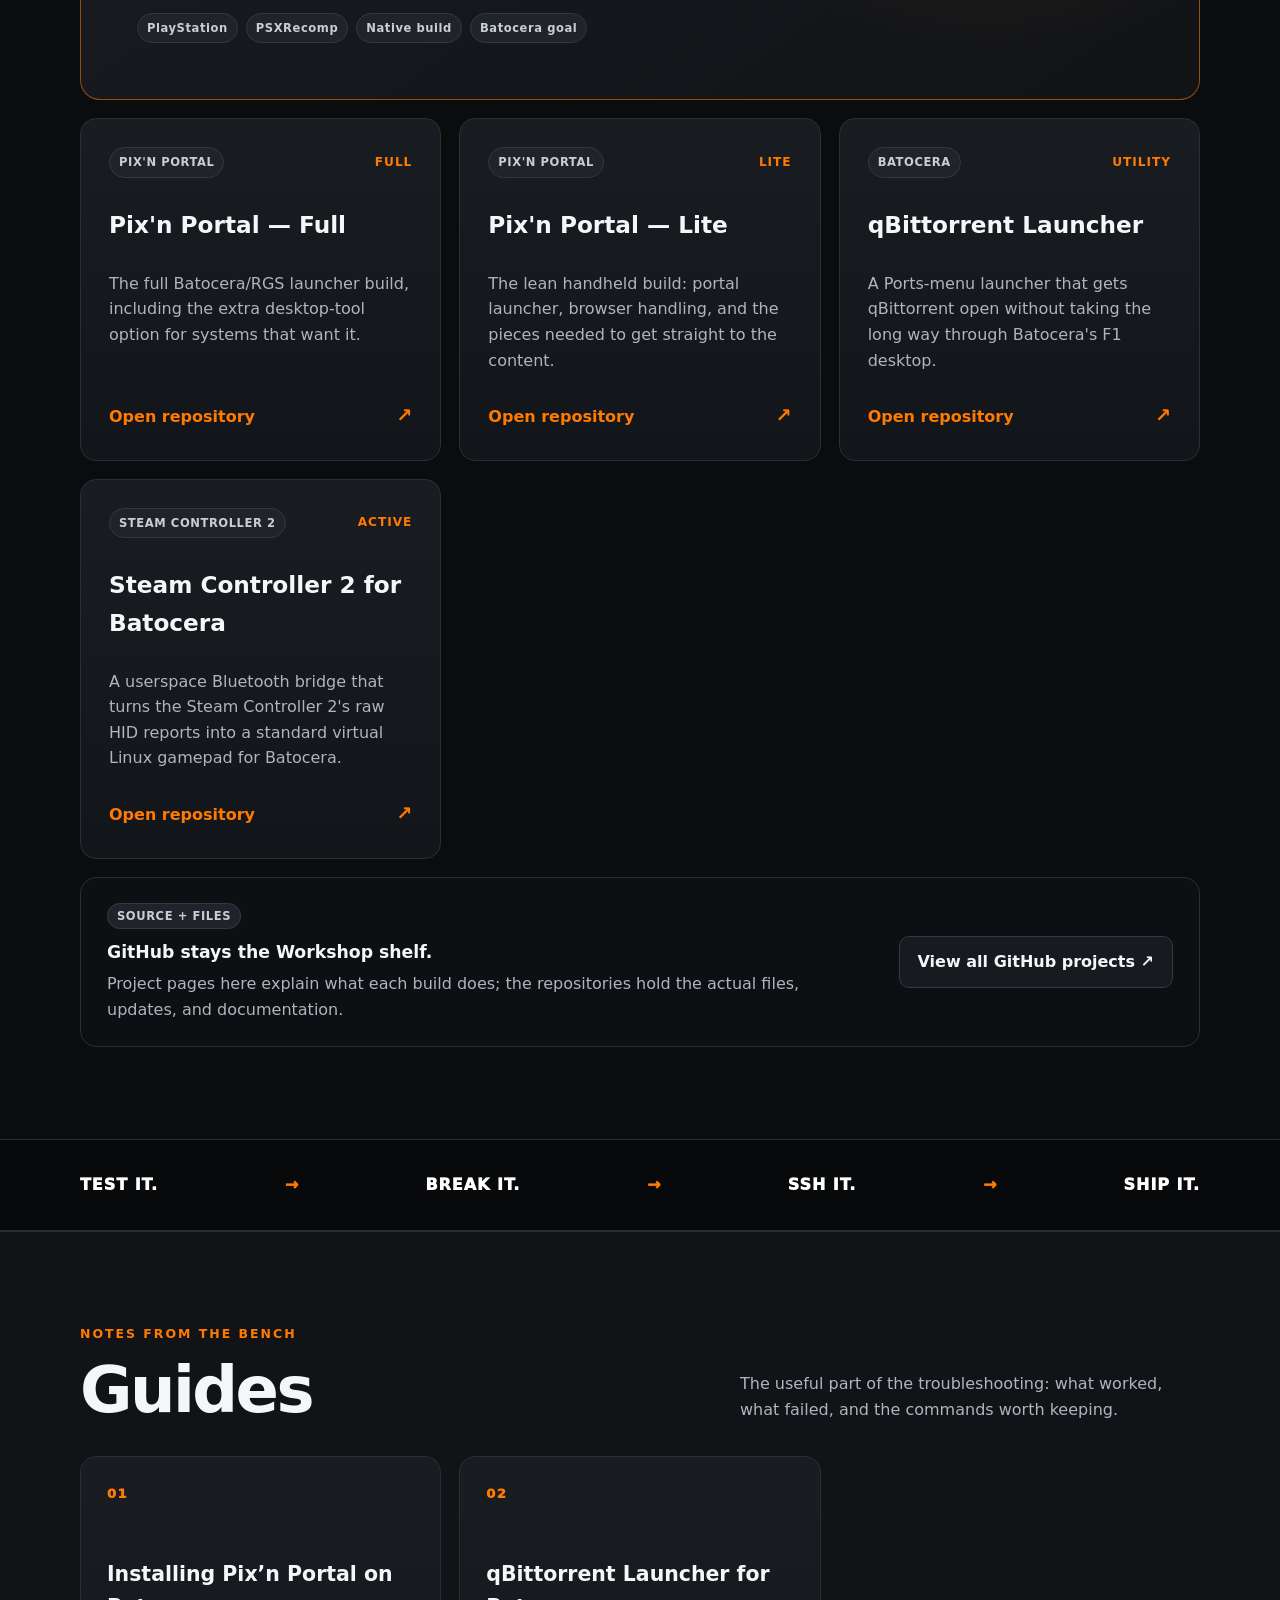
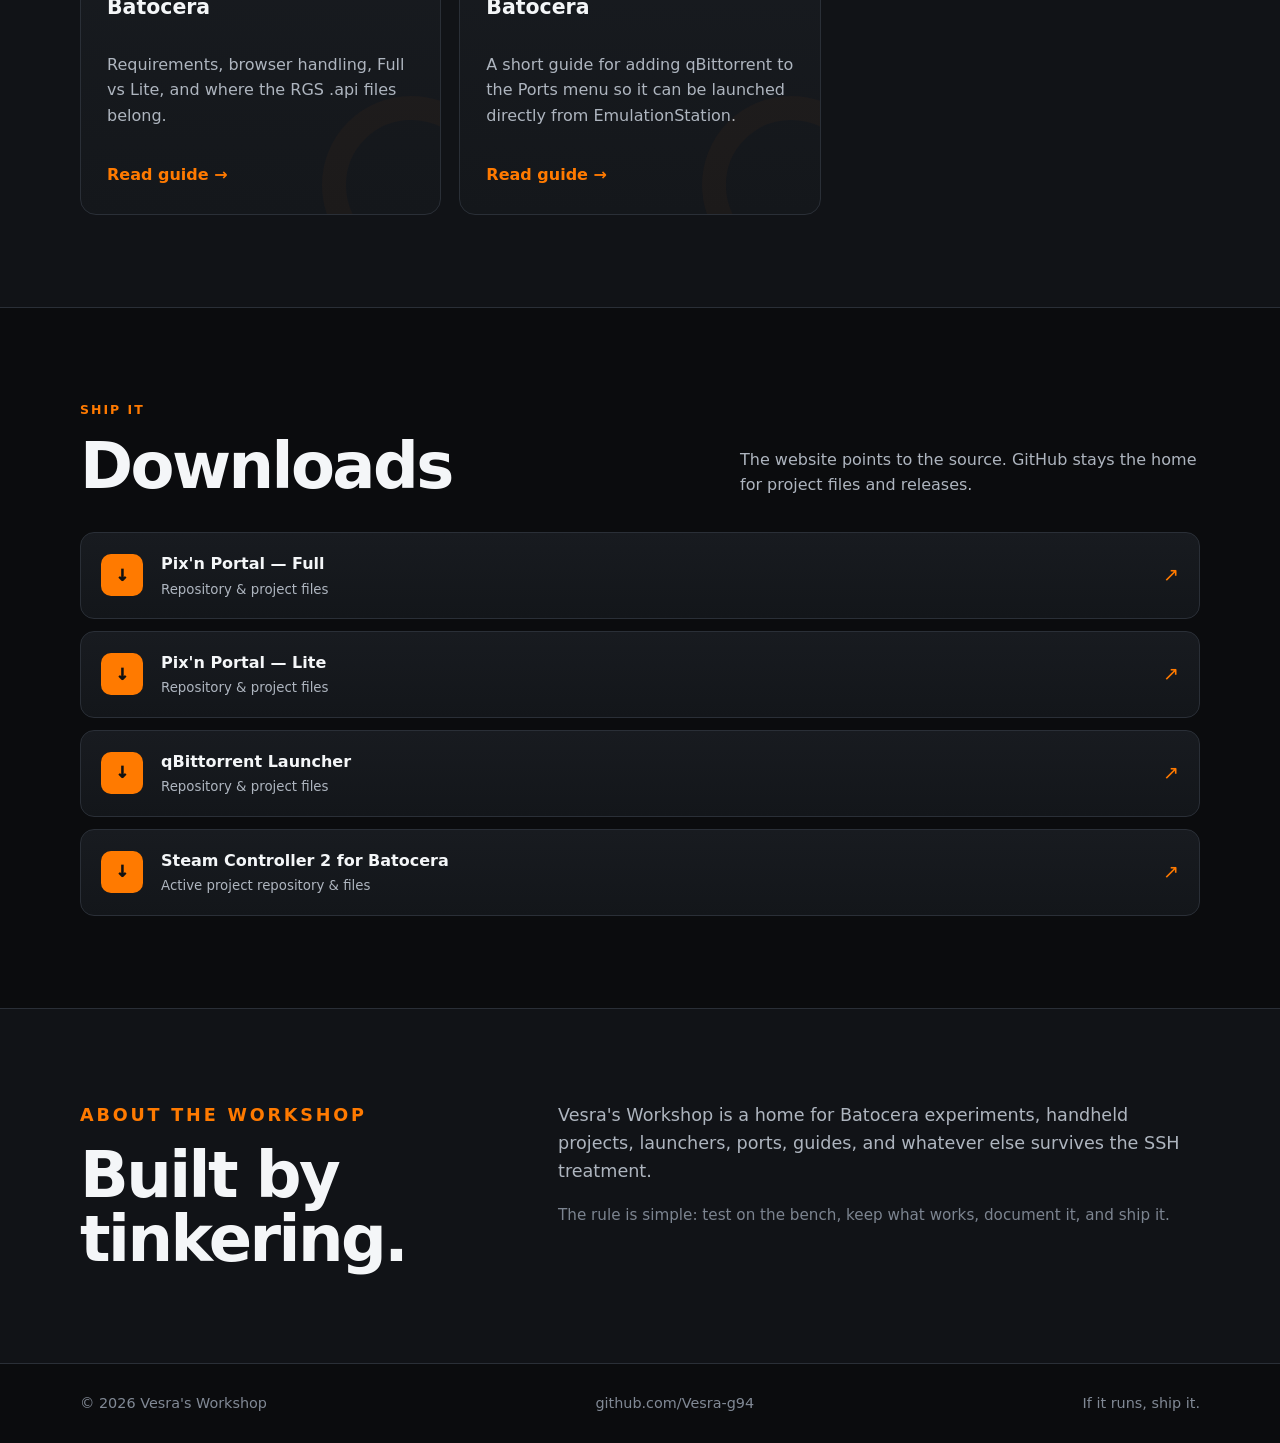
==== commit 35df1e1f: "Add files via upload added new section" ====
--- a/index.html
+++ b/index.html
@@ -100,6 +100,20 @@
         <div class="project-mark" aria-hidden="true">SC<span>2</span></div>
       </article>
 
+      <article class="project-hero" aria-label="Parasite Eve recompilation progress">
+        <div class="project-hero-copy">
+          <div class="badge">WORK IN PROGRESS</div>
+          <h3>Parasite Eve Recomp</h3>
+          <p>I’ve started a native recompilation project for the PlayStation version of <em>Parasite Eve</em> using PSXRecomp. Both discs are registered, and the first Windows build compiles, boots, and runs early gameplay. FMV video plays well, though the audio occasionally stutters on the underpowered NUC I’m using for development.</p>
+          <p>Next I’ll test more gameplay and saving, including whether a shared save can bridge the disc transition. I’ll also explore an automatic switch that keeps the game running when it requests Disc 2, then work toward a Linux build for Batocera. The toolkit currently selects a disc before launch but does not yet support mid-session swapping.</p>
+          <p>This is an early local project. There’s no repository or release yet.</p>
+          <div class="project-tags">
+            <span>PlayStation</span><span>PSXRecomp</span><span>Native build</span><span>Batocera goal</span>
+          </div>
+        </div>
+        <div class="project-mark" aria-hidden="true">P<span>E</span></div>
+      </article>
+
       <div class="repo-grid">
         <a class="repo-card" href="https://github.com/Vesra-g94/pixn-portal-full" target="_blank" rel="noopener">
           <div class="repo-card-top"><span class="mini-badge">PIX'N PORTAL</span><span class="status">FULL</span></div>
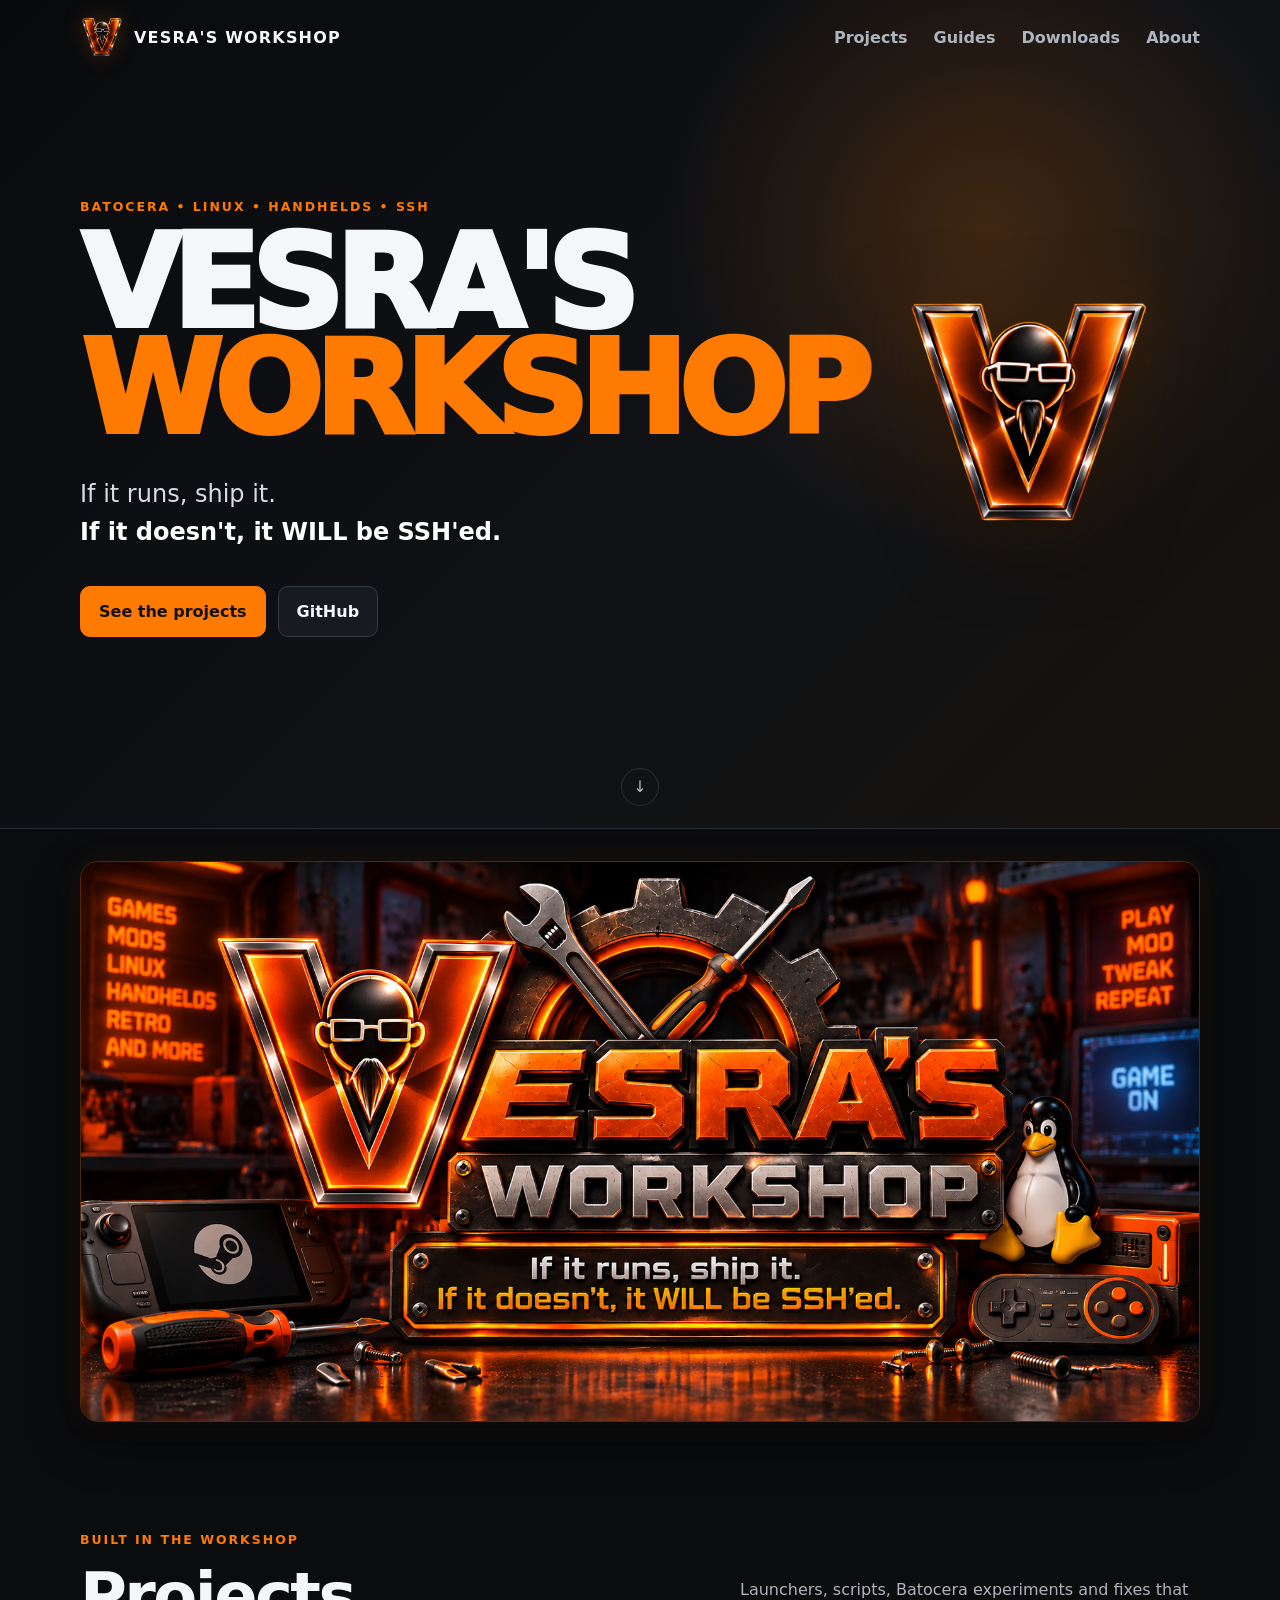
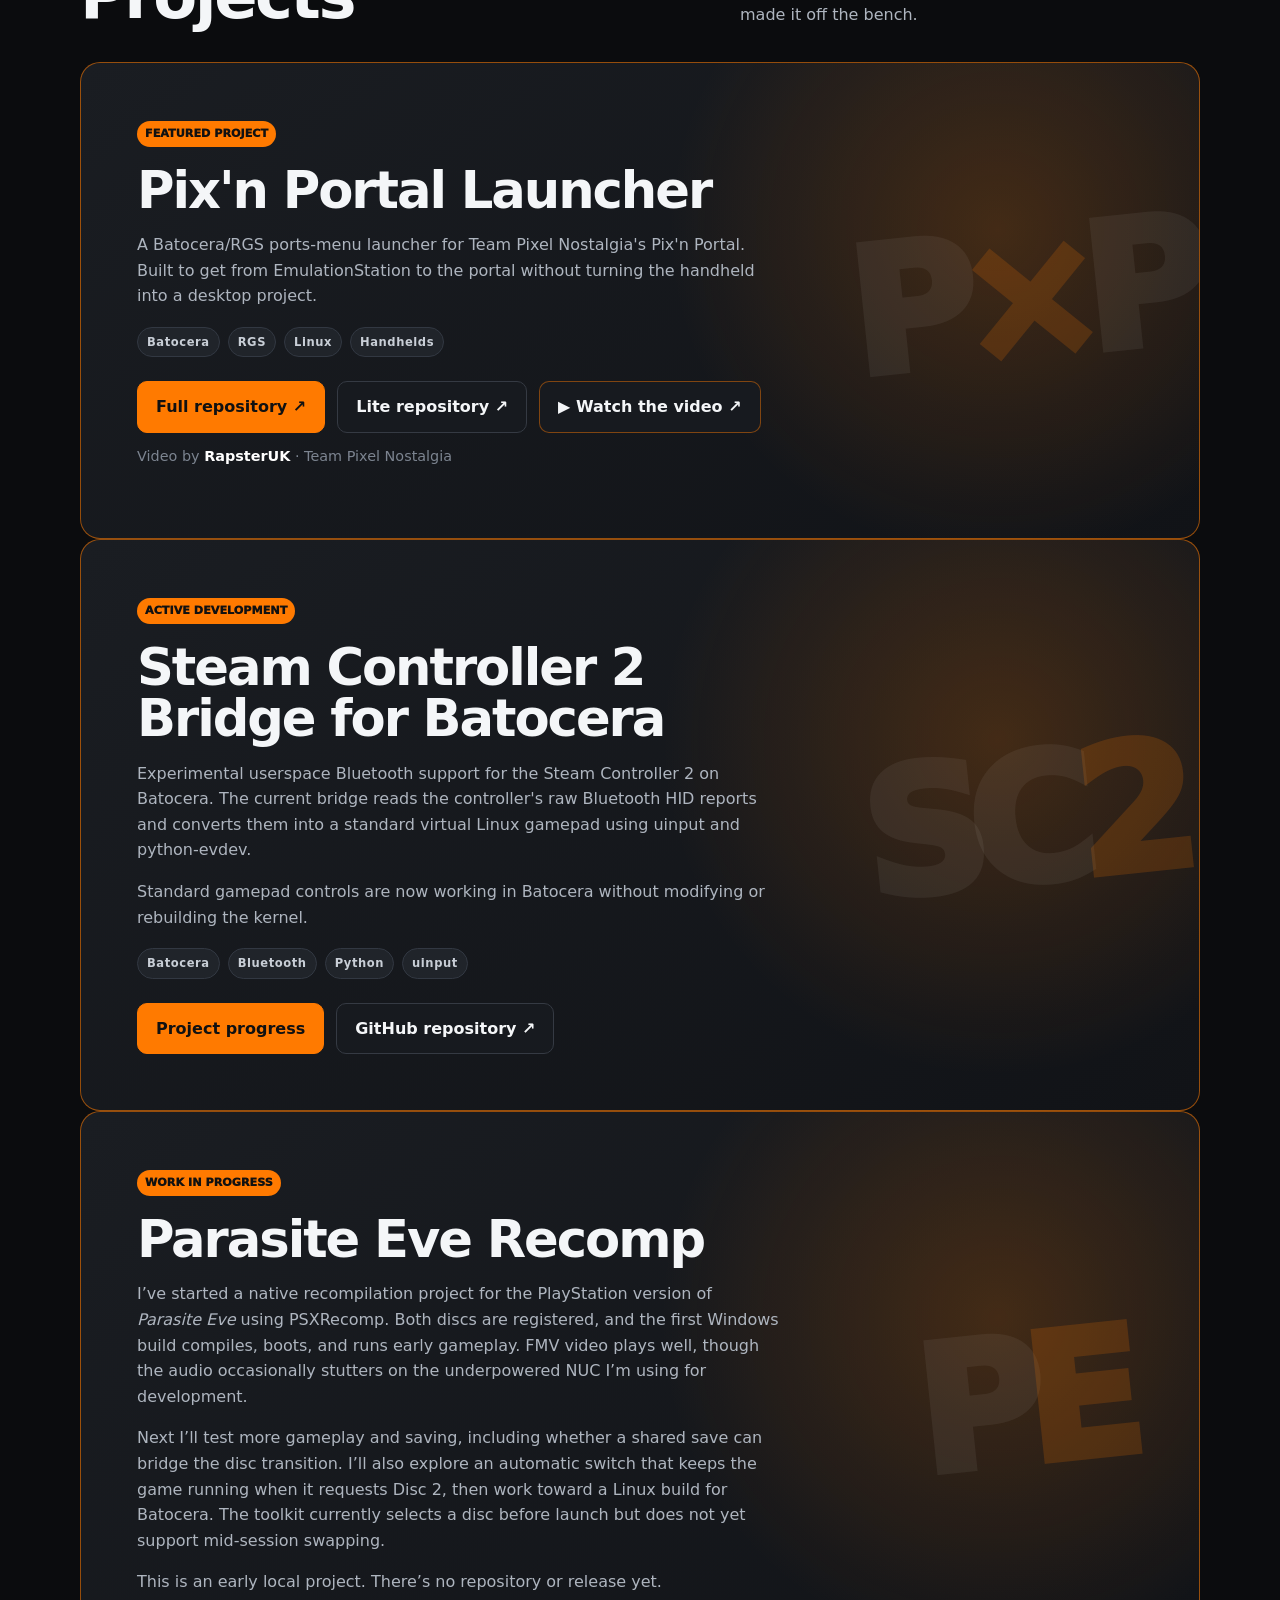
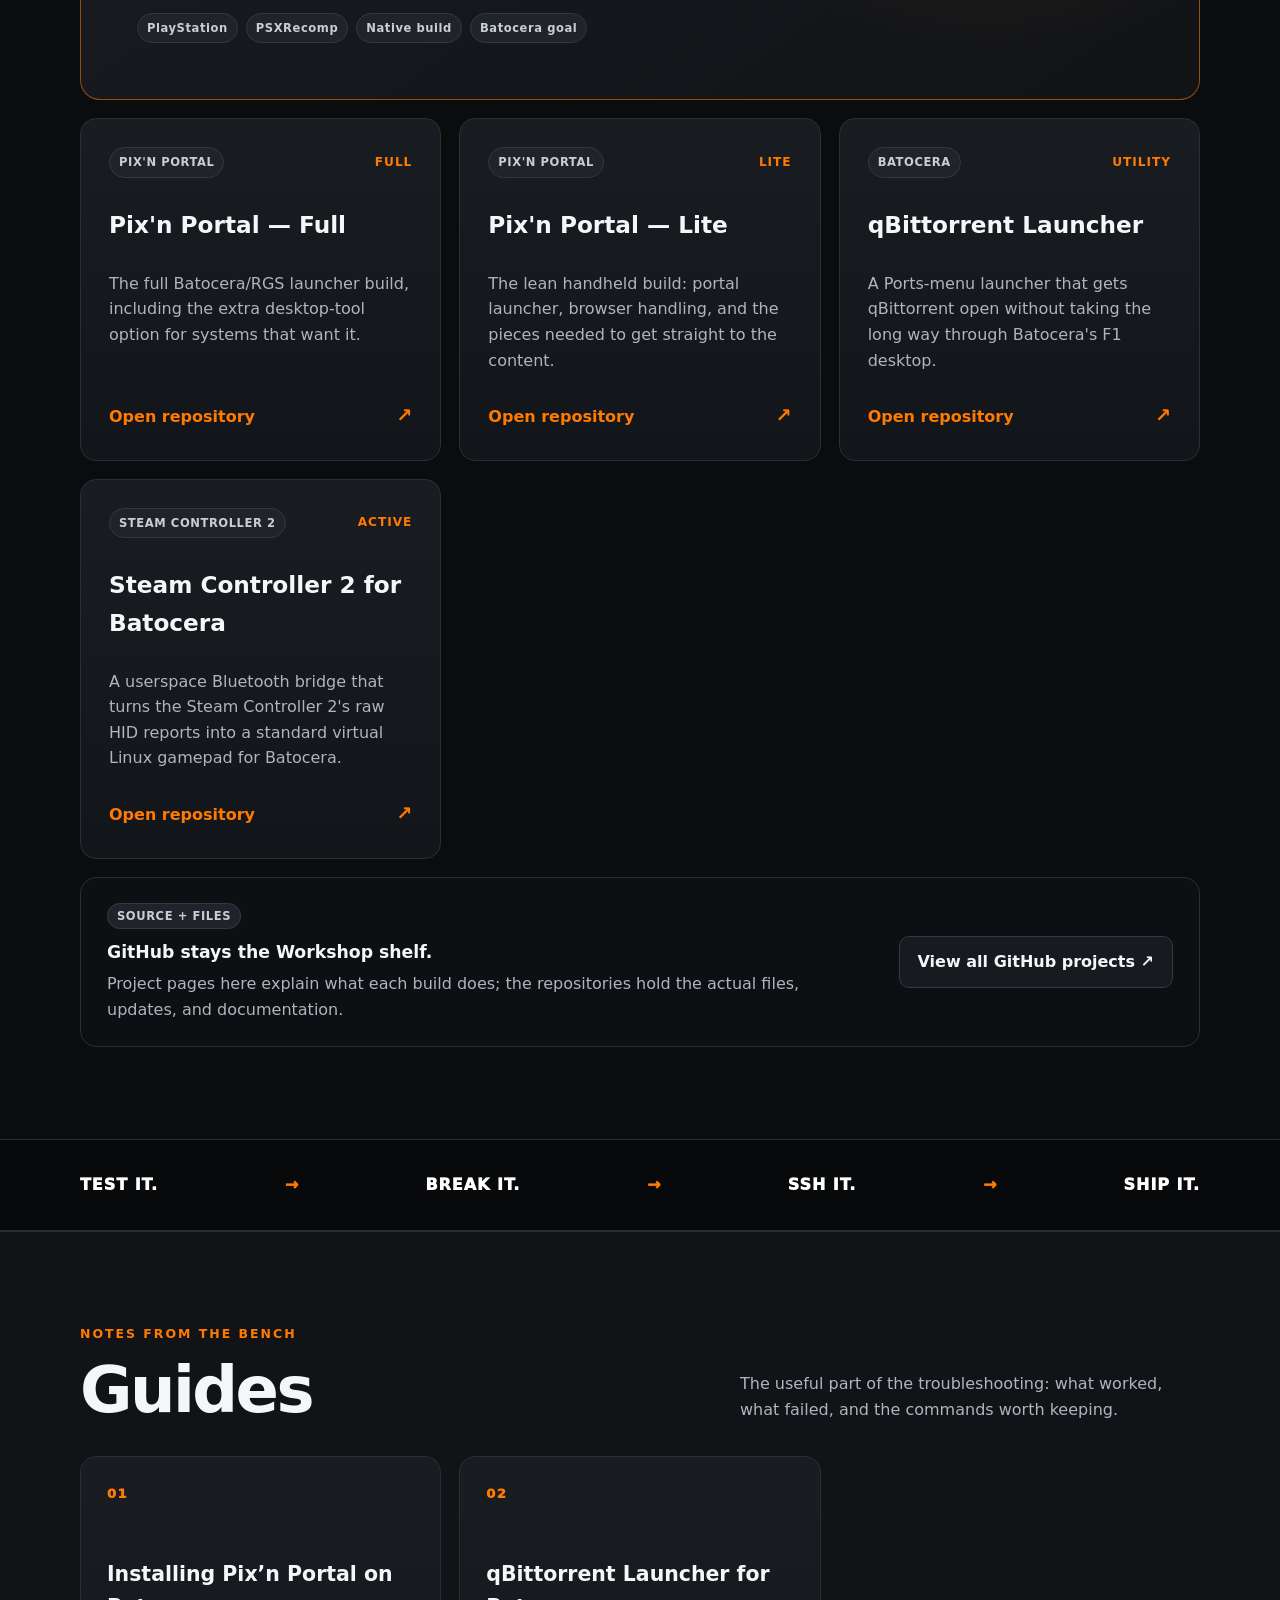
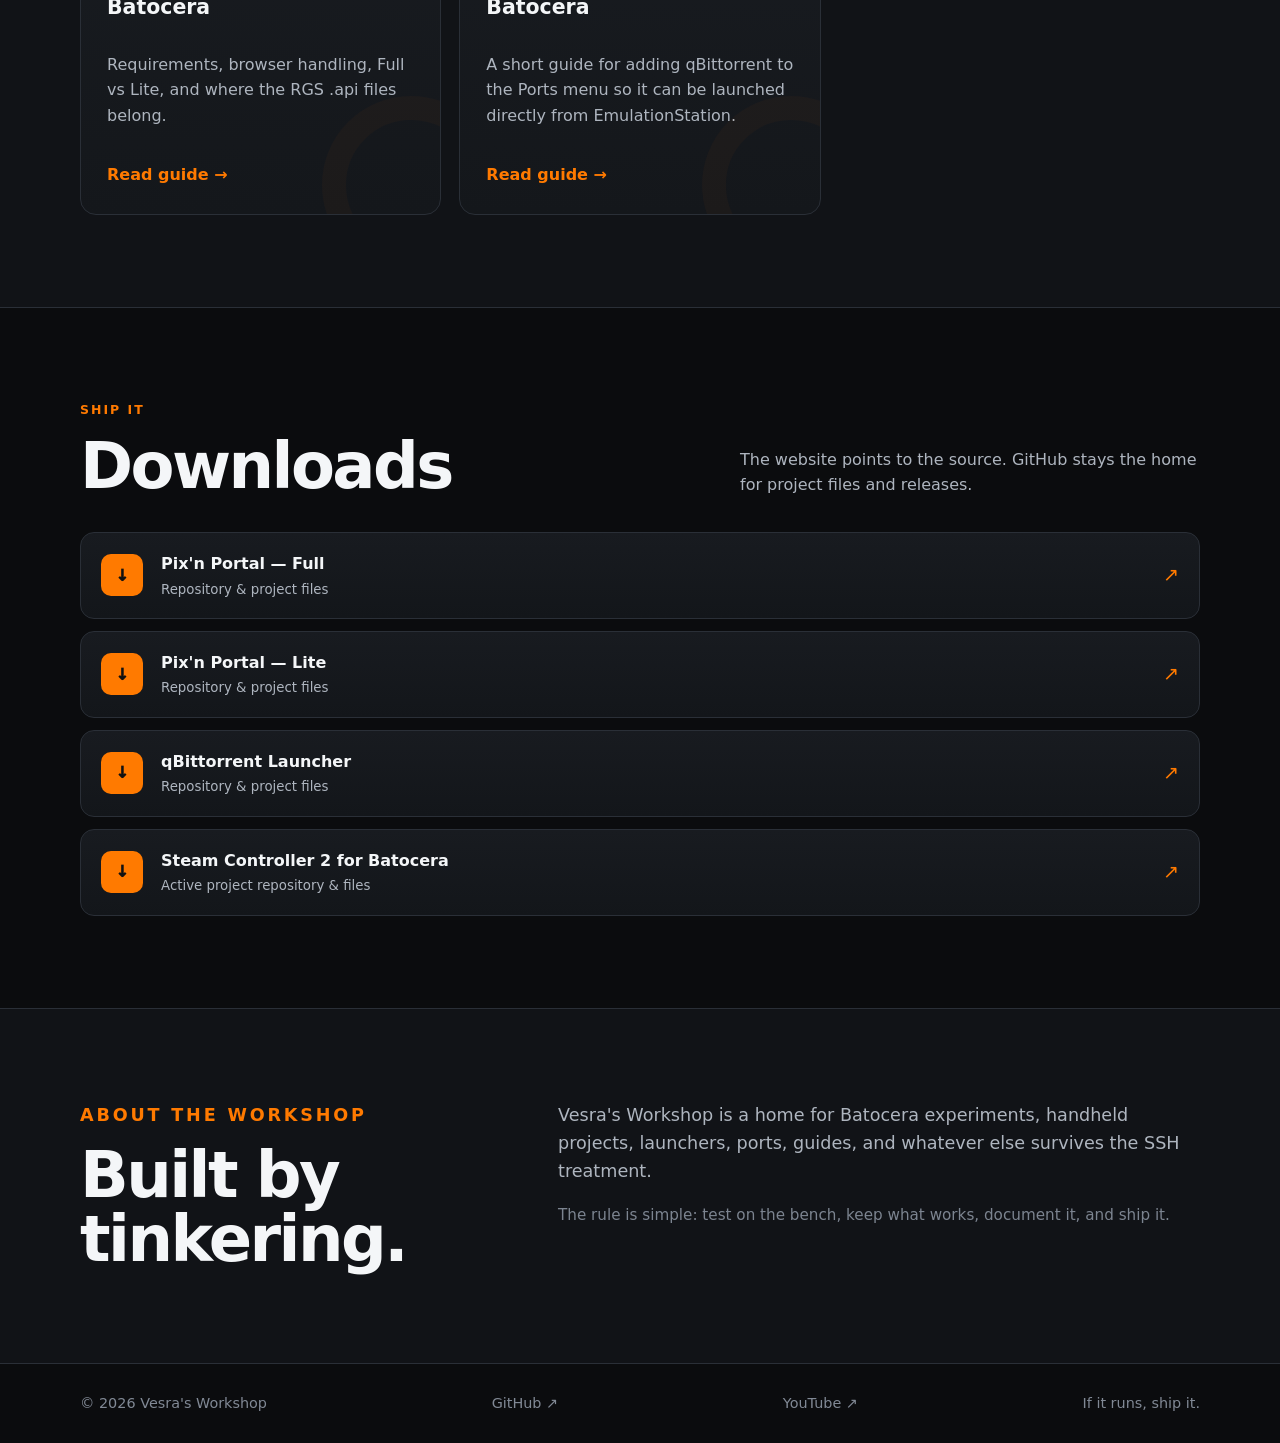
==== commit 0fe92cb2: "Add files via upload Added YouTube link" ====
--- a/index.html
+++ b/index.html
@@ -238,7 +238,8 @@
   <footer>
     <div class="wrap footer-inner">
       <span>© <span id="year"></span> Vesra's Workshop</span>
-      <a href="https://github.com/Vesra-g94" target="_blank" rel="noopener">github.com/Vesra-g94</a>
+      <a href="https://github.com/Vesra-g94" target="_blank" rel="noopener">GitHub ↗</a>
+      <a href="https://www.youtube.com/@real_vesra" target="_blank" rel="noopener">YouTube ↗</a>
       <span>If it runs, ship it.</span>
     </div>
   </footer>
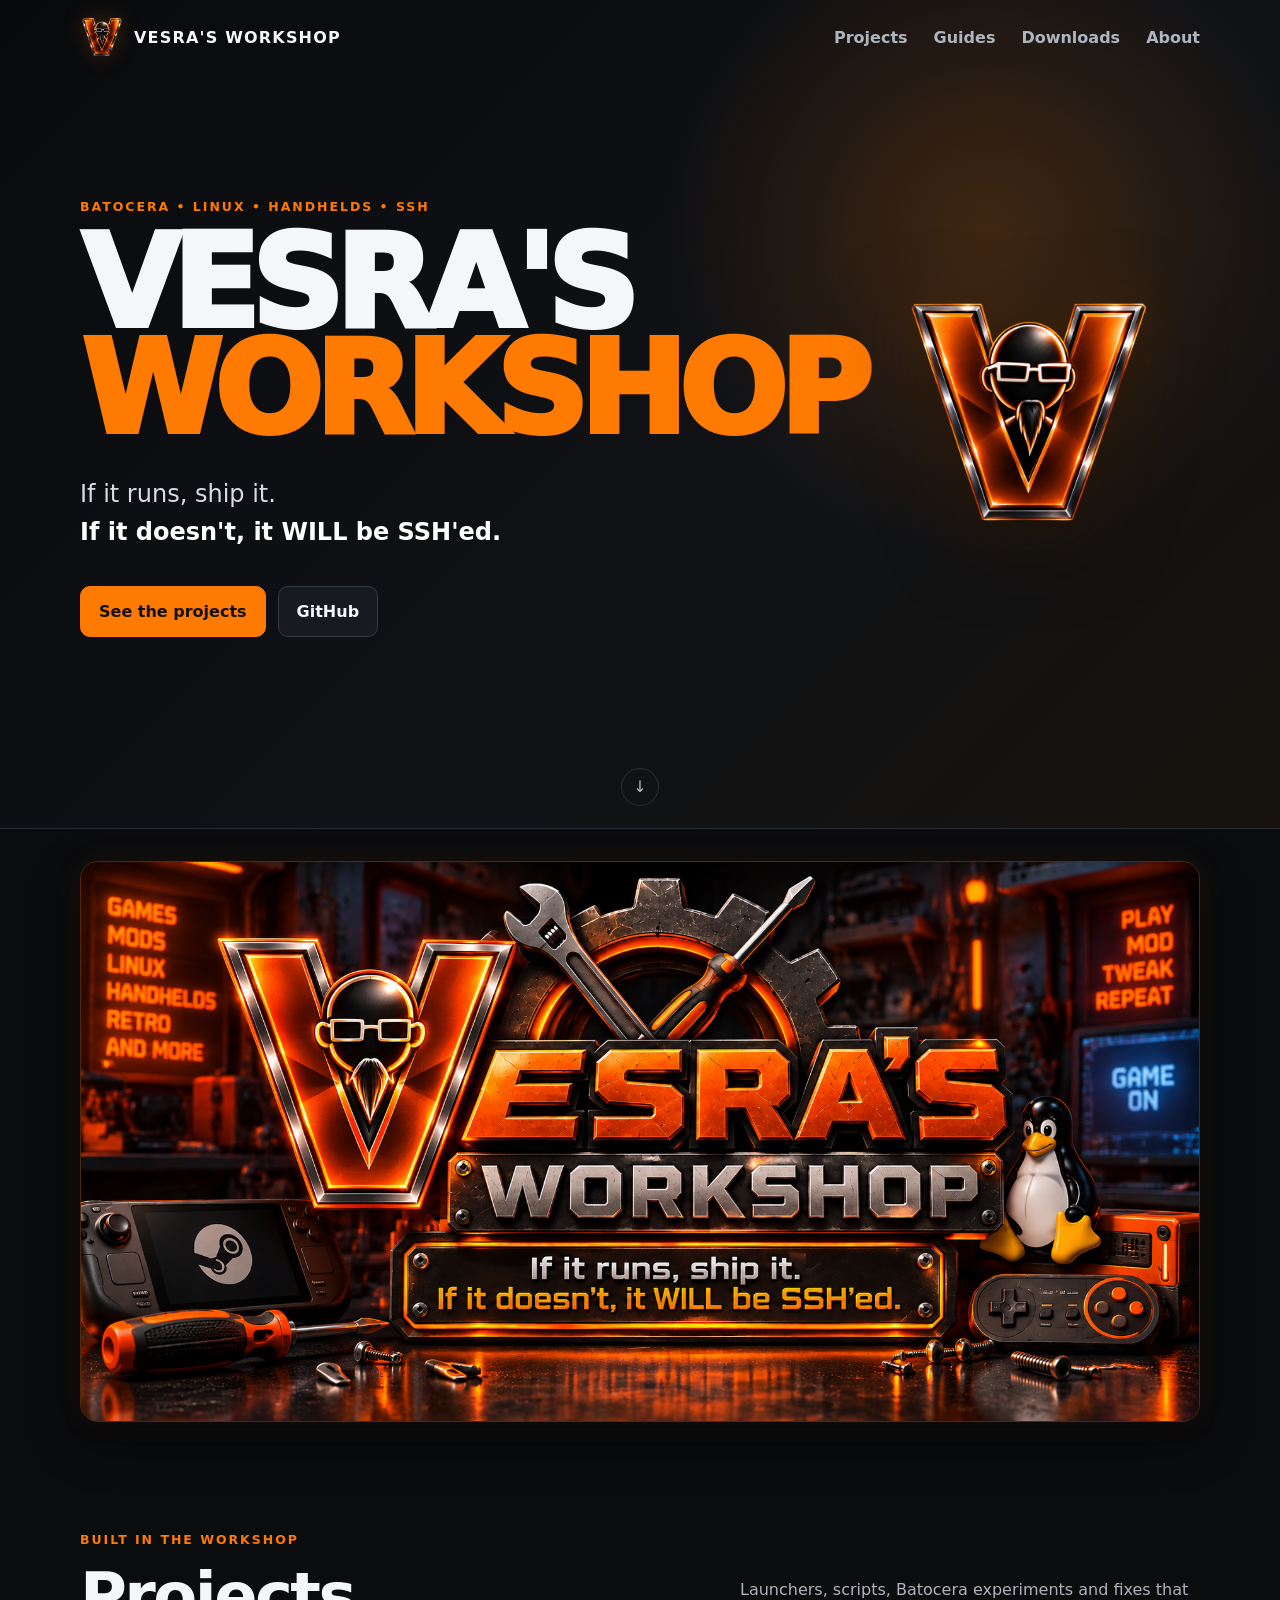
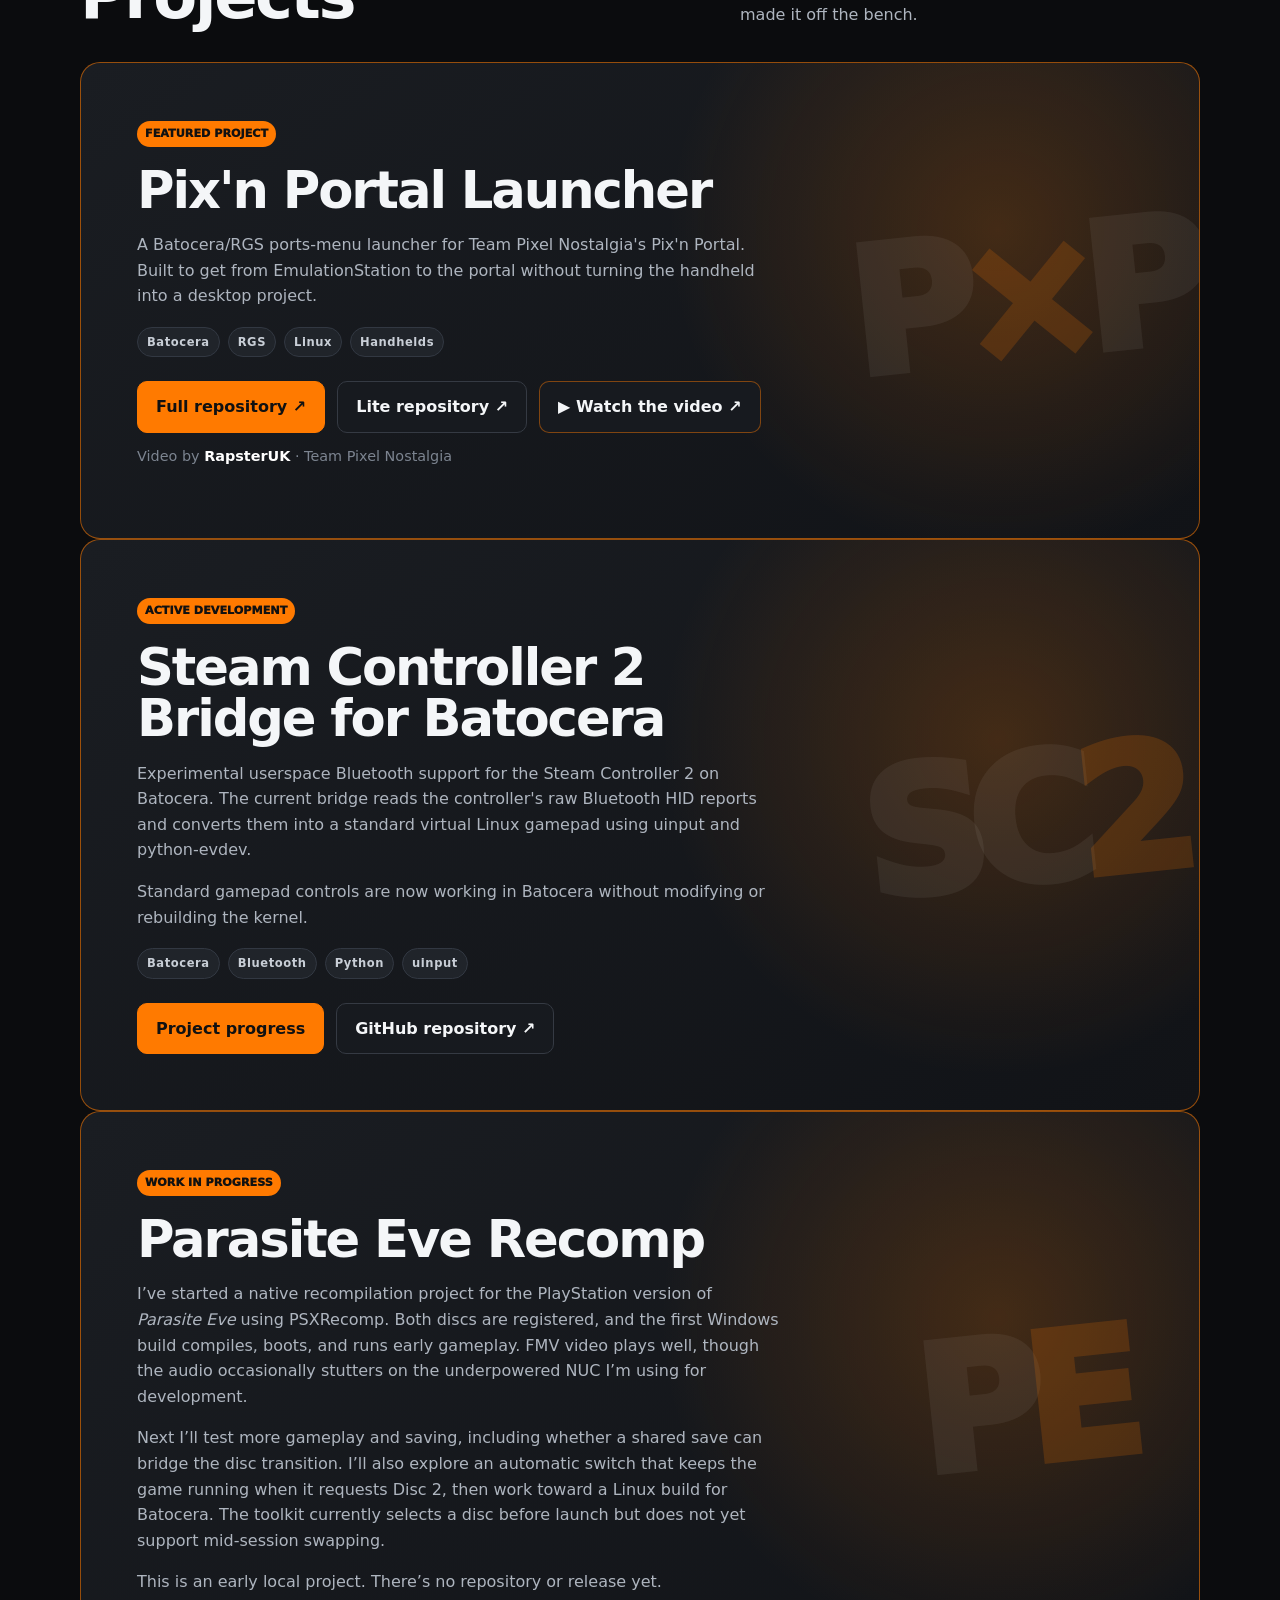
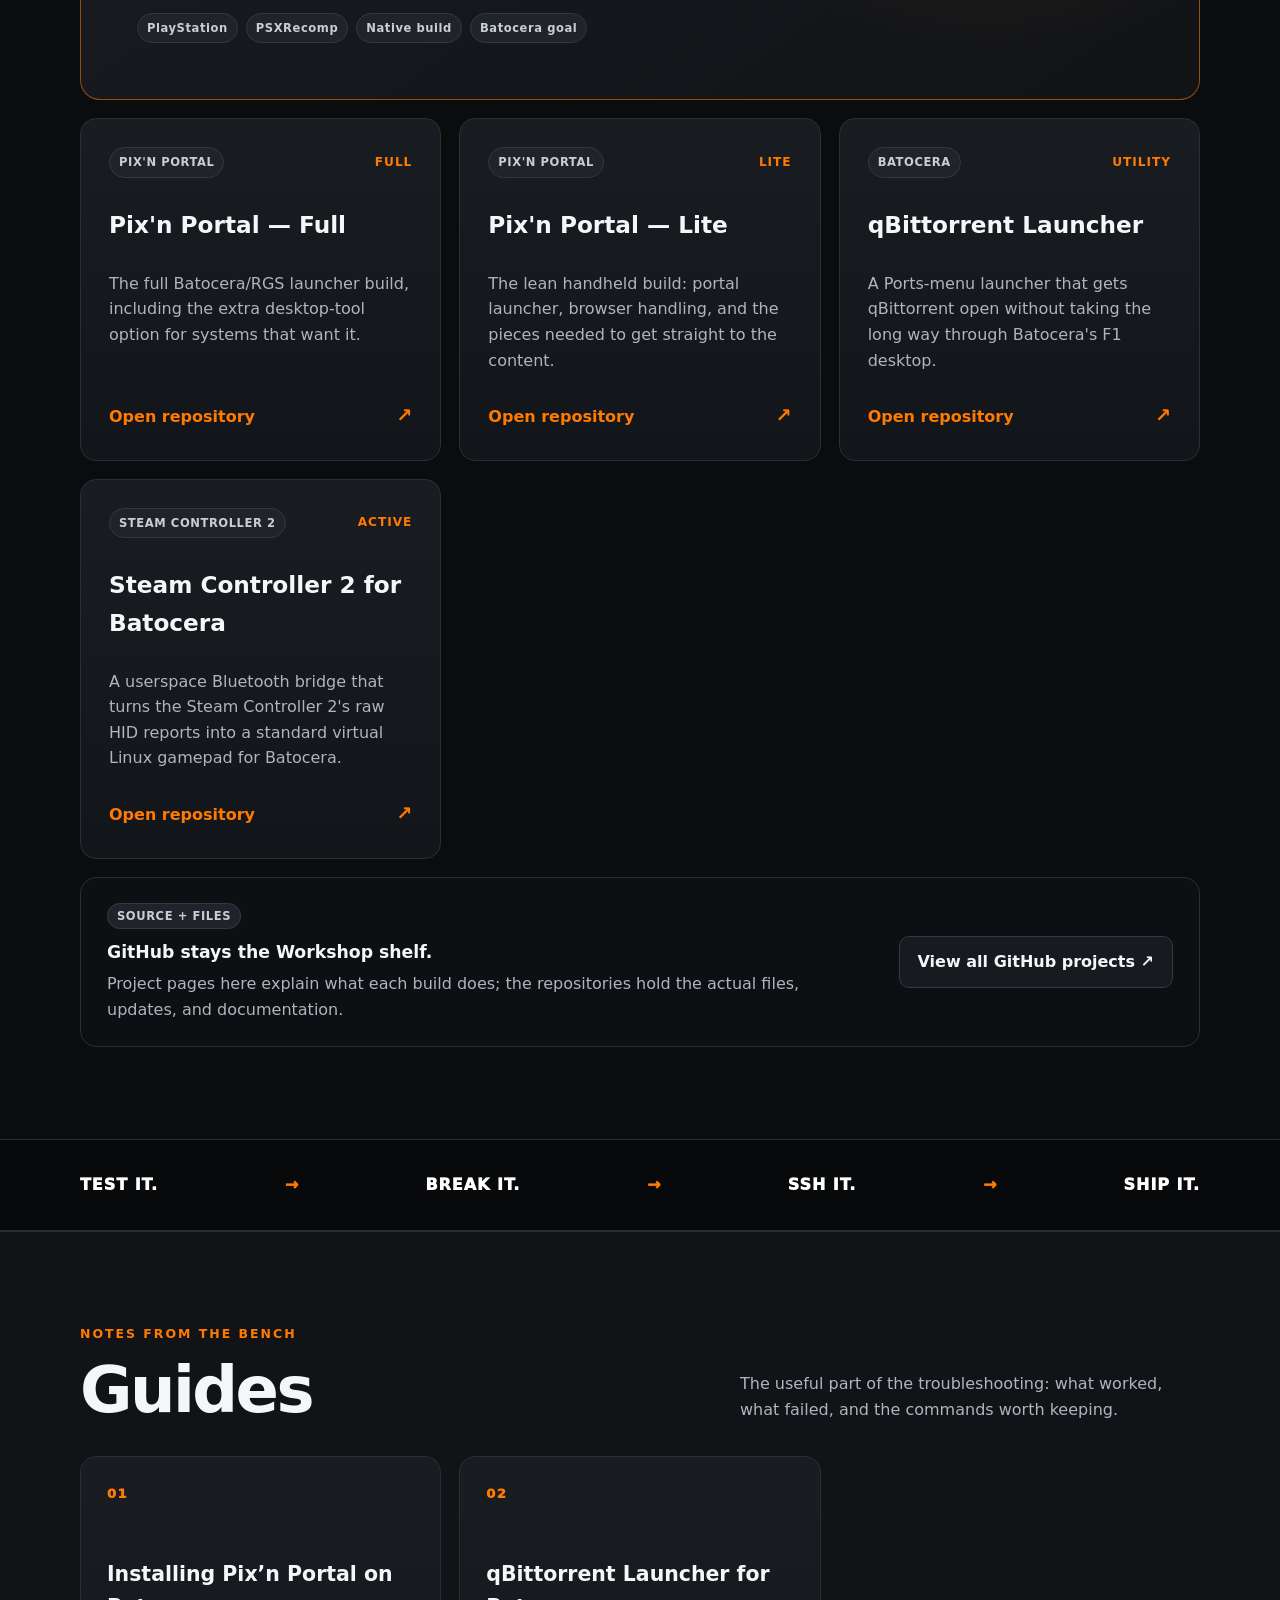
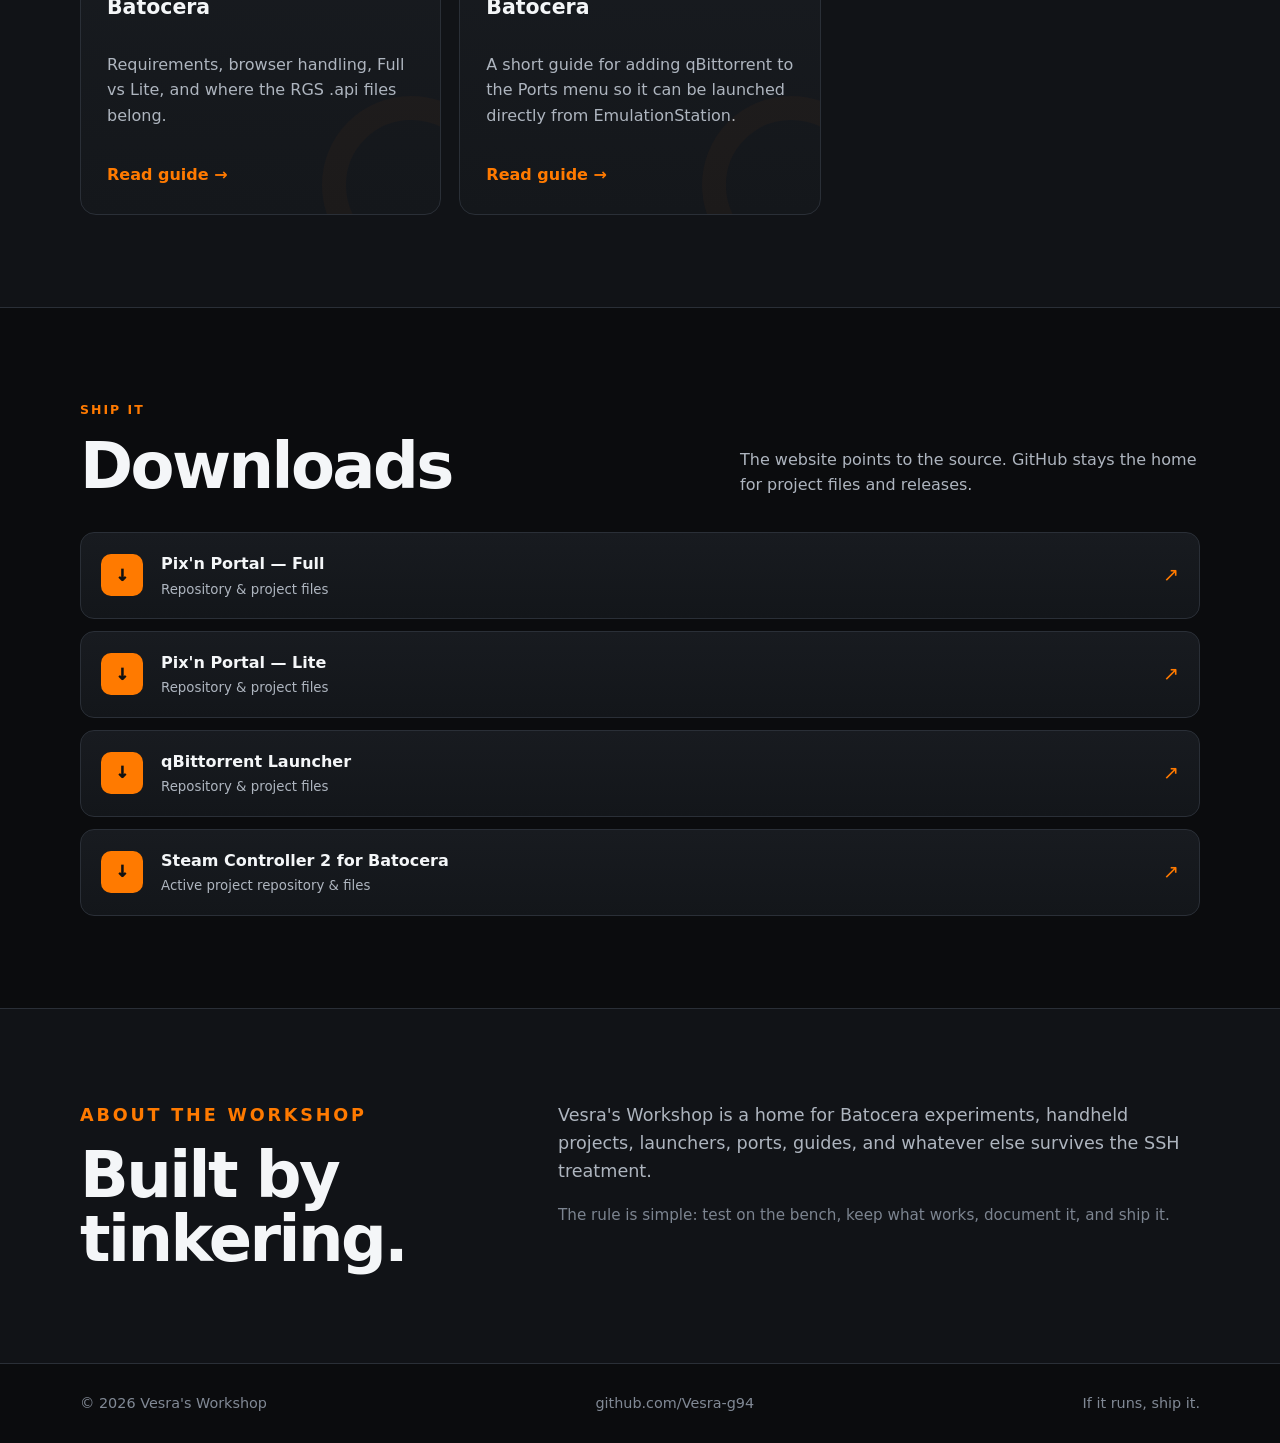
==== commit 597d68b0: "Add files via upload update for sc2 project" ====
--- a/index.html
+++ b/index.html
@@ -238,8 +238,7 @@
   <footer>
     <div class="wrap footer-inner">
       <span>© <span id="year"></span> Vesra's Workshop</span>
-      <a href="https://github.com/Vesra-g94" target="_blank" rel="noopener">GitHub ↗</a>
-      <a href="https://www.youtube.com/@real_vesra" target="_blank" rel="noopener">YouTube ↗</a>
+      <a href="https://github.com/Vesra-g94" target="_blank" rel="noopener">github.com/Vesra-g94</a>
       <span>If it runs, ship it.</span>
     </div>
   </footer>
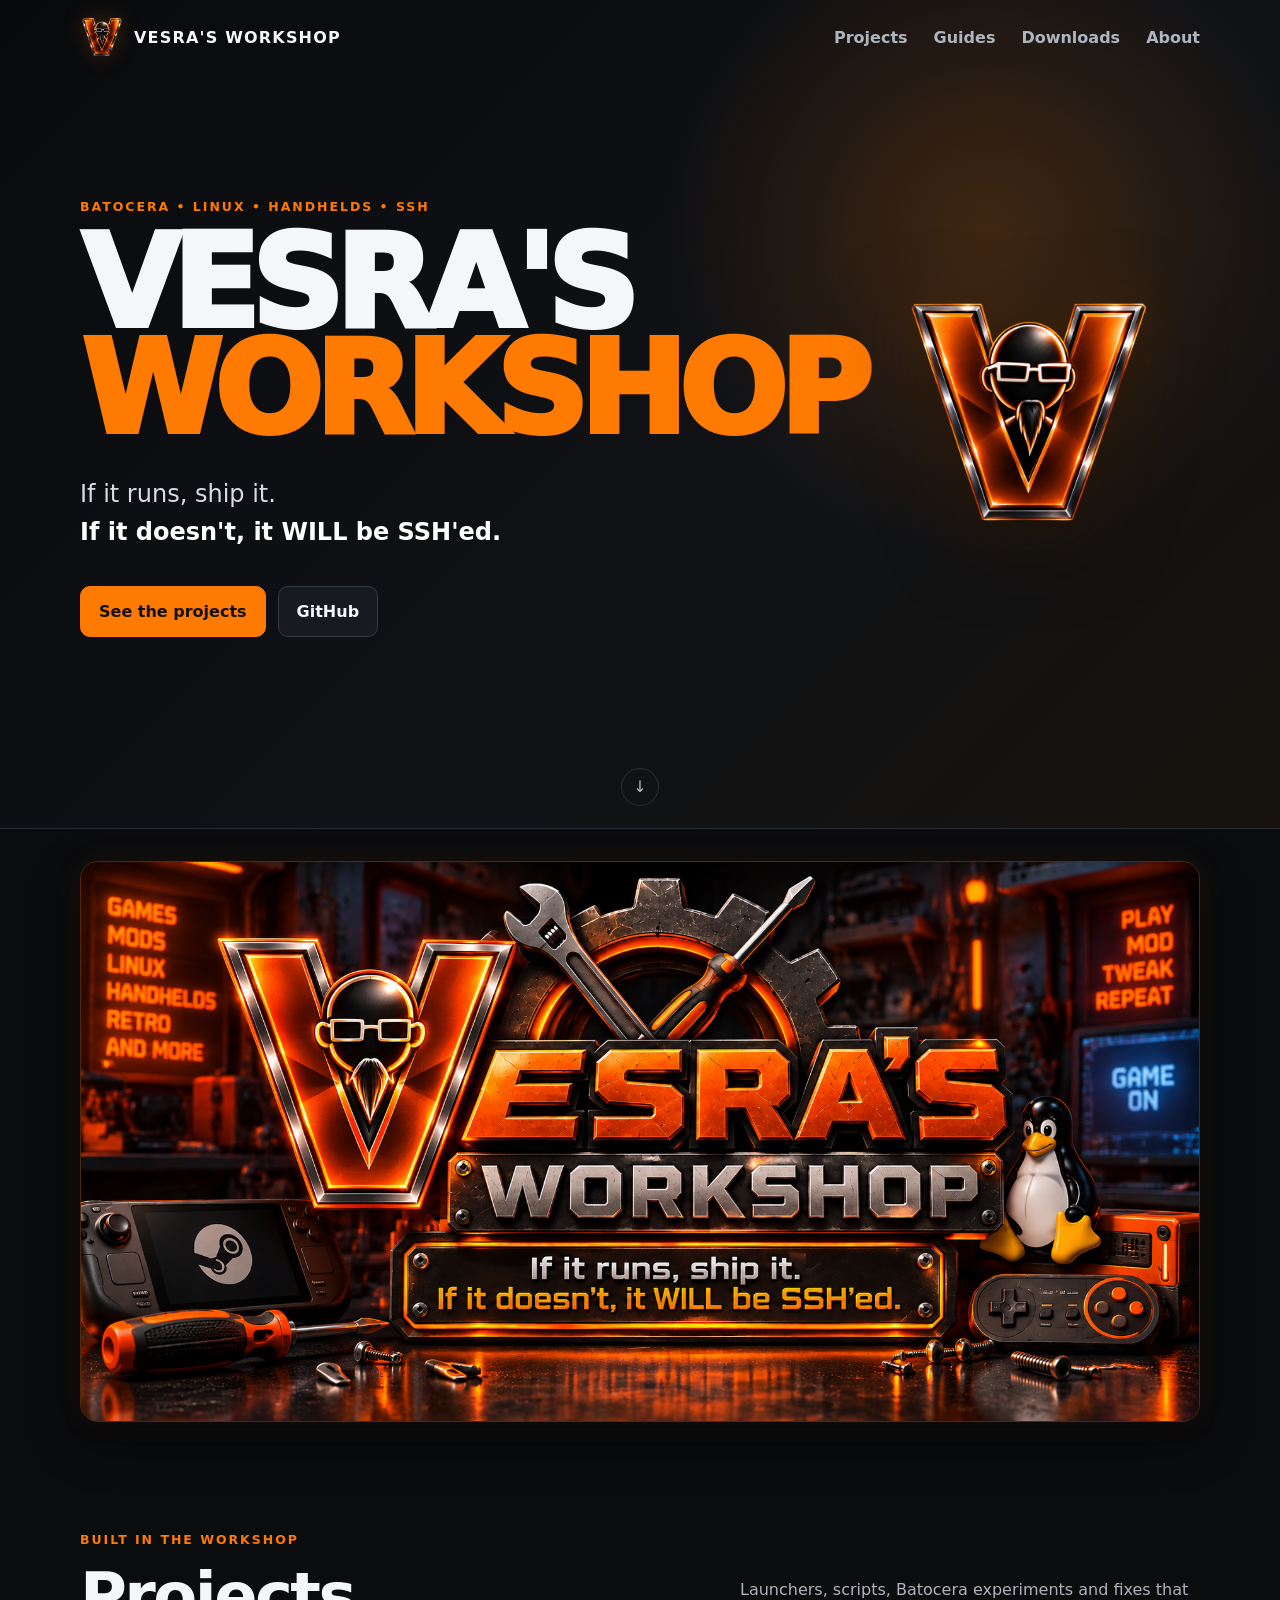
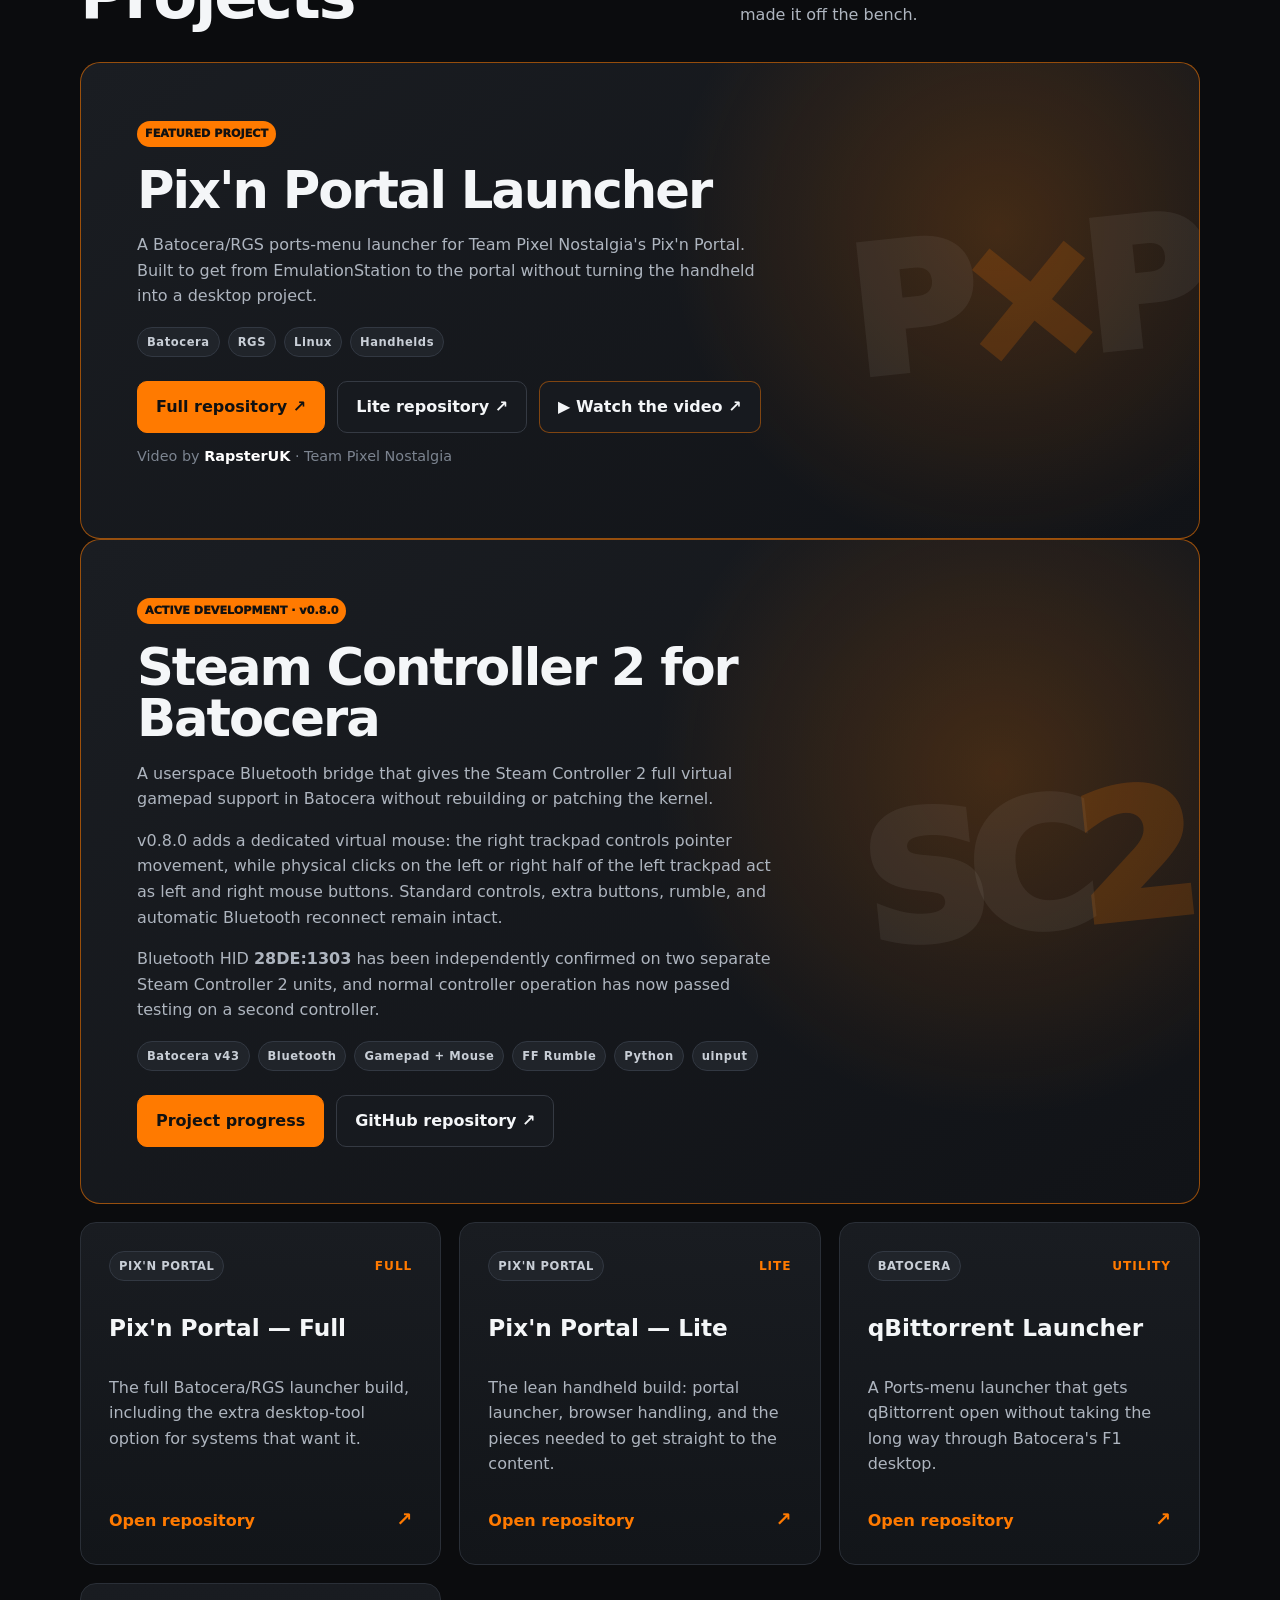
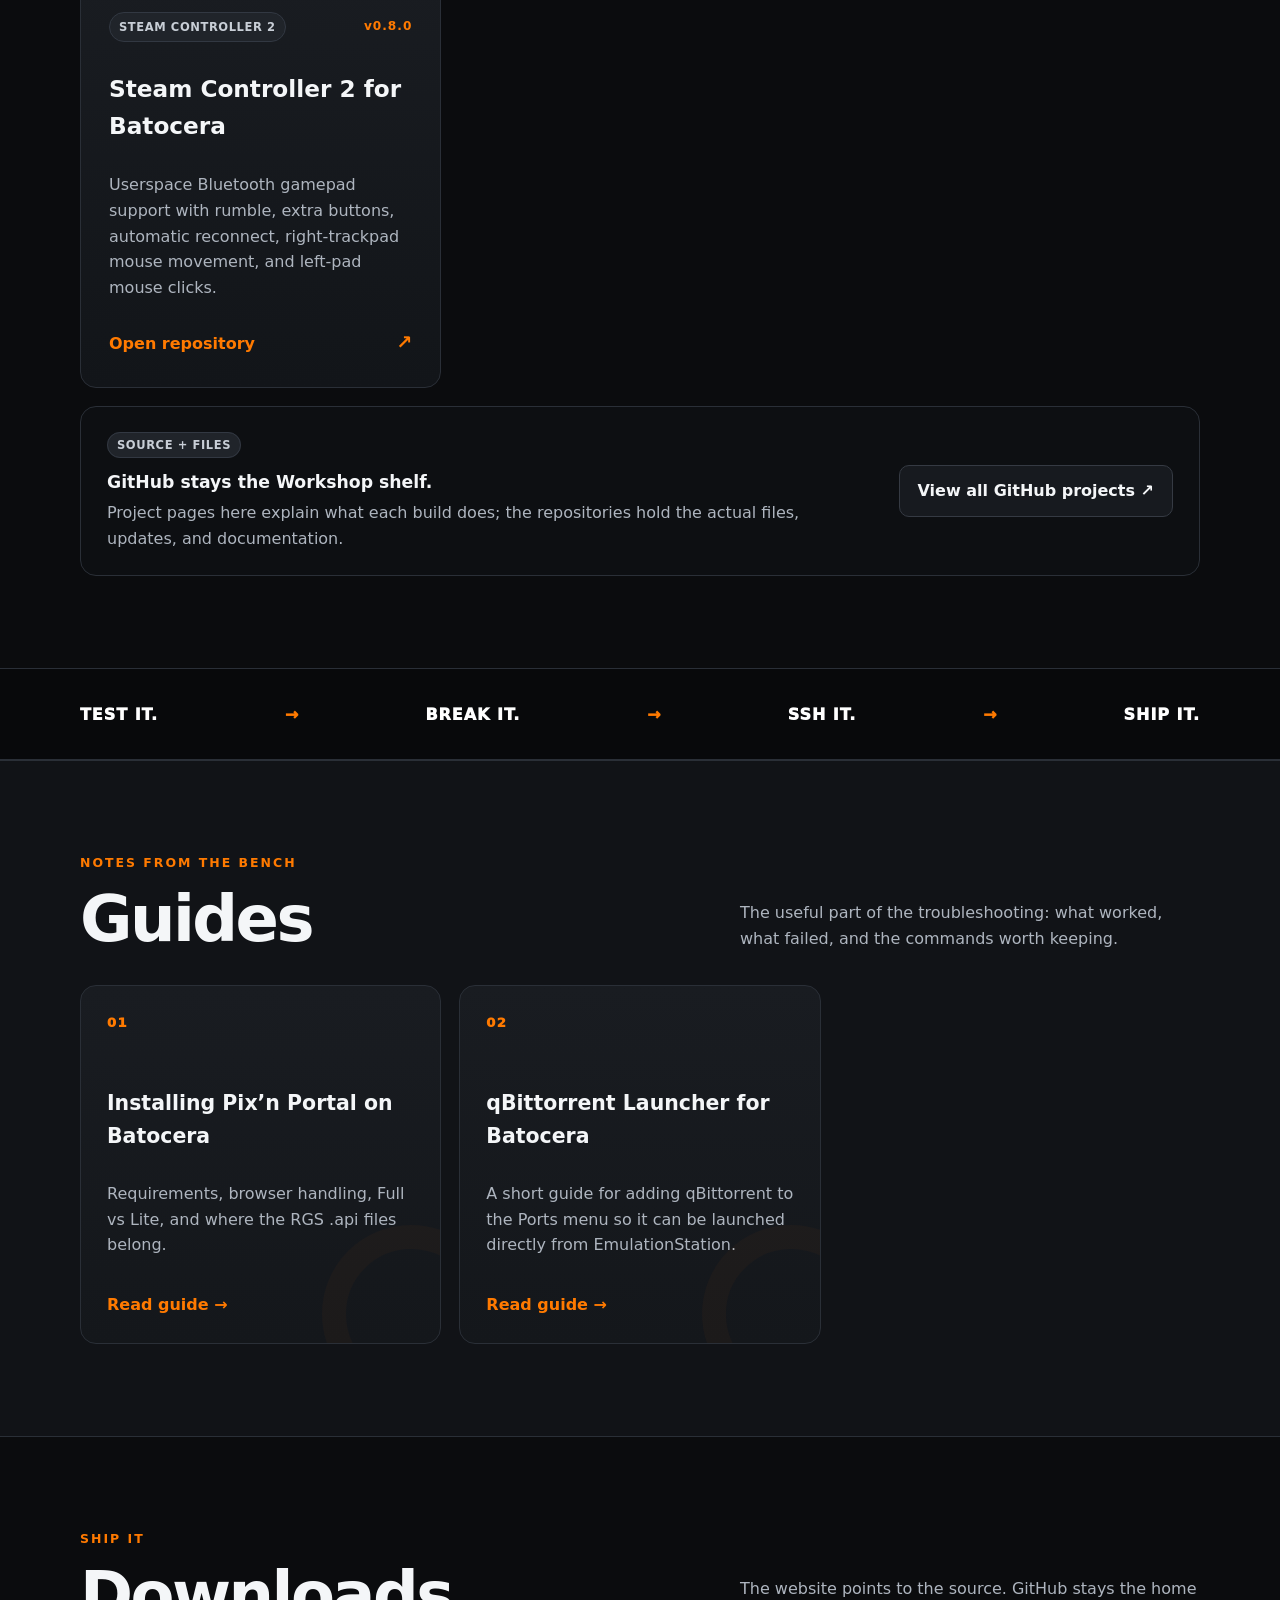
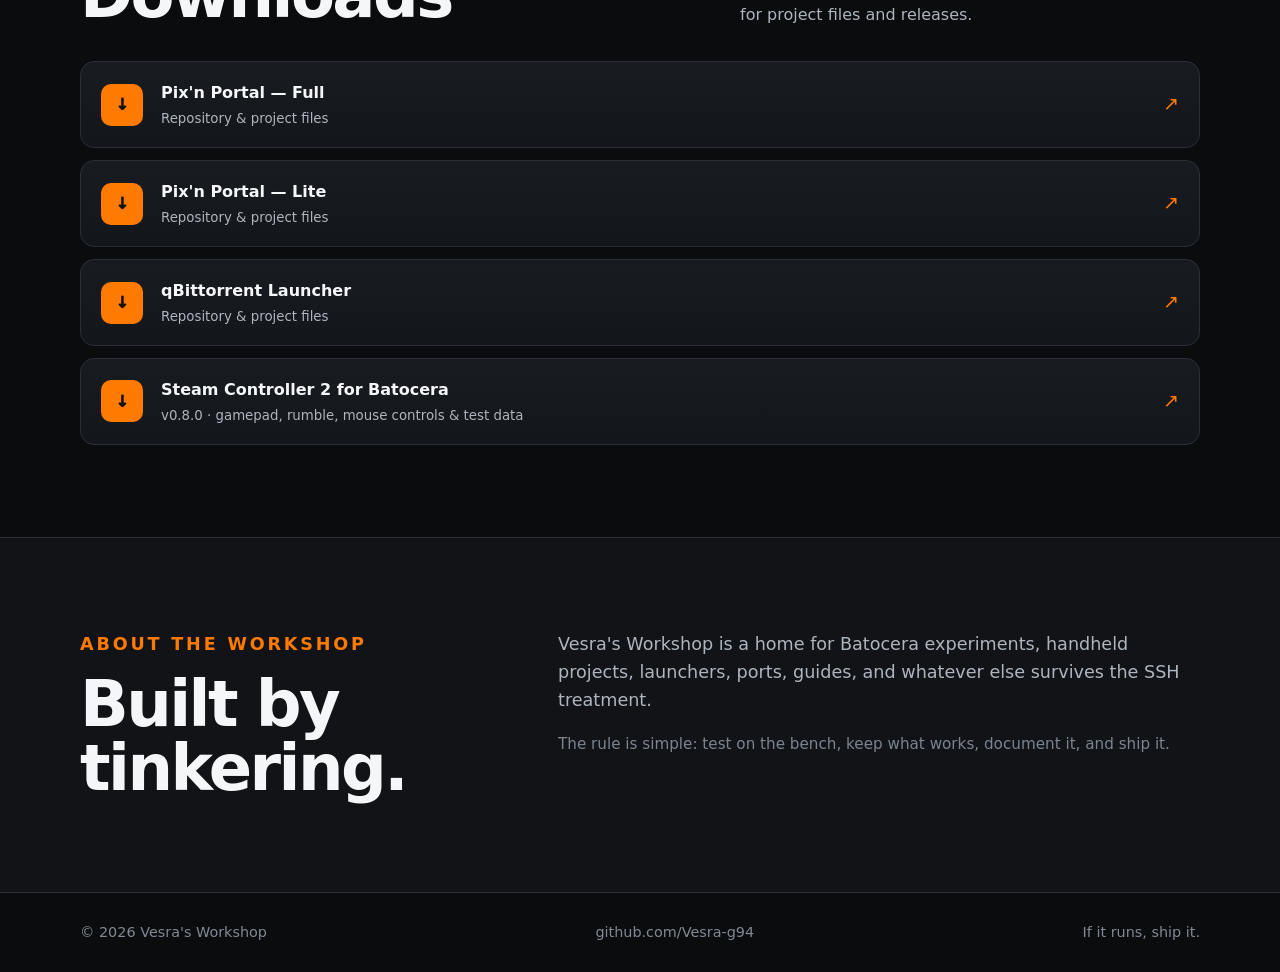
==== commit 7c6c55ba: "sc2 update" ====
--- a/index.html
+++ b/index.html
@@ -85,12 +85,13 @@
 
       <article class="project-hero" aria-label="Current active project">
         <div class="project-hero-copy">
-          <div class="badge">ACTIVE DEVELOPMENT</div>
-          <h3>Steam Controller 2 Bridge for Batocera</h3>
-          <p>Experimental userspace Bluetooth support for the Steam Controller 2 on Batocera. The current bridge reads the controller's raw Bluetooth HID reports and converts them into a standard virtual Linux gamepad using uinput and python-evdev.</p>
-          <p>Standard gamepad controls are now working in Batocera without modifying or rebuilding the kernel.</p>
+          <div class="badge">ACTIVE DEVELOPMENT · v0.8.0</div>
+          <h3>Steam Controller 2 for Batocera</h3>
+          <p>A userspace Bluetooth bridge that gives the Steam Controller 2 full virtual gamepad support in Batocera without rebuilding or patching the kernel.</p>
+          <p>v0.8.0 adds a dedicated virtual mouse: the right trackpad controls pointer movement, while physical clicks on the left or right half of the left trackpad act as left and right mouse buttons. Standard controls, extra buttons, rumble, and automatic Bluetooth reconnect remain intact.</p>
+          <p>Bluetooth HID <strong>28DE:1303</strong> has been independently confirmed on two separate Steam Controller 2 units, and normal controller operation has now passed testing on a second controller.</p>
           <div class="project-tags">
-            <span>Batocera</span><span>Bluetooth</span><span>Python</span><span>uinput</span>
+            <span>Batocera v43</span><span>Bluetooth</span><span>Gamepad + Mouse</span><span>FF Rumble</span><span>Python</span><span>uinput</span>
           </div>
           <div class="actions compact">
             <a class="button primary" href="guides/steam-controller-2-bridge.html">Project progress</a>
@@ -98,20 +99,6 @@
           </div>
         </div>
         <div class="project-mark" aria-hidden="true">SC<span>2</span></div>
-      </article>
-
-      <article class="project-hero" aria-label="Parasite Eve recompilation progress">
-        <div class="project-hero-copy">
-          <div class="badge">WORK IN PROGRESS</div>
-          <h3>Parasite Eve Recomp</h3>
-          <p>I’ve started a native recompilation project for the PlayStation version of <em>Parasite Eve</em> using PSXRecomp. Both discs are registered, and the first Windows build compiles, boots, and runs early gameplay. FMV video plays well, though the audio occasionally stutters on the underpowered NUC I’m using for development.</p>
-          <p>Next I’ll test more gameplay and saving, including whether a shared save can bridge the disc transition. I’ll also explore an automatic switch that keeps the game running when it requests Disc 2, then work toward a Linux build for Batocera. The toolkit currently selects a disc before launch but does not yet support mid-session swapping.</p>
-          <p>This is an early local project. There’s no repository or release yet.</p>
-          <div class="project-tags">
-            <span>PlayStation</span><span>PSXRecomp</span><span>Native build</span><span>Batocera goal</span>
-          </div>
-        </div>
-        <div class="project-mark" aria-hidden="true">P<span>E</span></div>
       </article>
 
       <div class="repo-grid">
@@ -137,9 +124,9 @@
         </a>
 
         <a class="repo-card" href="https://github.com/Vesra-g94/Steam-Controller-2-for-batocera" target="_blank" rel="noopener">
-          <div class="repo-card-top"><span class="mini-badge">STEAM CONTROLLER 2</span><span class="status">ACTIVE</span></div>
+          <div class="repo-card-top"><span class="mini-badge">STEAM CONTROLLER 2</span><span class="status">v0.8.0</span></div>
           <h3>Steam Controller 2 for Batocera</h3>
-          <p>A userspace Bluetooth bridge that turns the Steam Controller 2's raw HID reports into a standard virtual Linux gamepad for Batocera.</p>
+          <p>Userspace Bluetooth gamepad support with rumble, extra buttons, automatic reconnect, right-trackpad mouse movement, and left-pad mouse clicks.</p>
           <div class="repo-footer"><span>Open repository</span><span class="repo-arrow">↗</span></div>
         </a>
       </div>
@@ -215,7 +202,7 @@
 
         <a class="download-card" href="https://github.com/Vesra-g94/Steam-Controller-2-for-batocera" target="_blank" rel="noopener">
           <span class="download-icon">↓</span>
-          <div><strong>Steam Controller 2 for Batocera</strong><small>Active project repository & files</small></div>
+          <div><strong>Steam Controller 2 for Batocera</strong><small>v0.8.0 · gamepad, rumble, mouse controls & test data</small></div>
           <span class="arrow">↗</span>
         </a>
       </div>
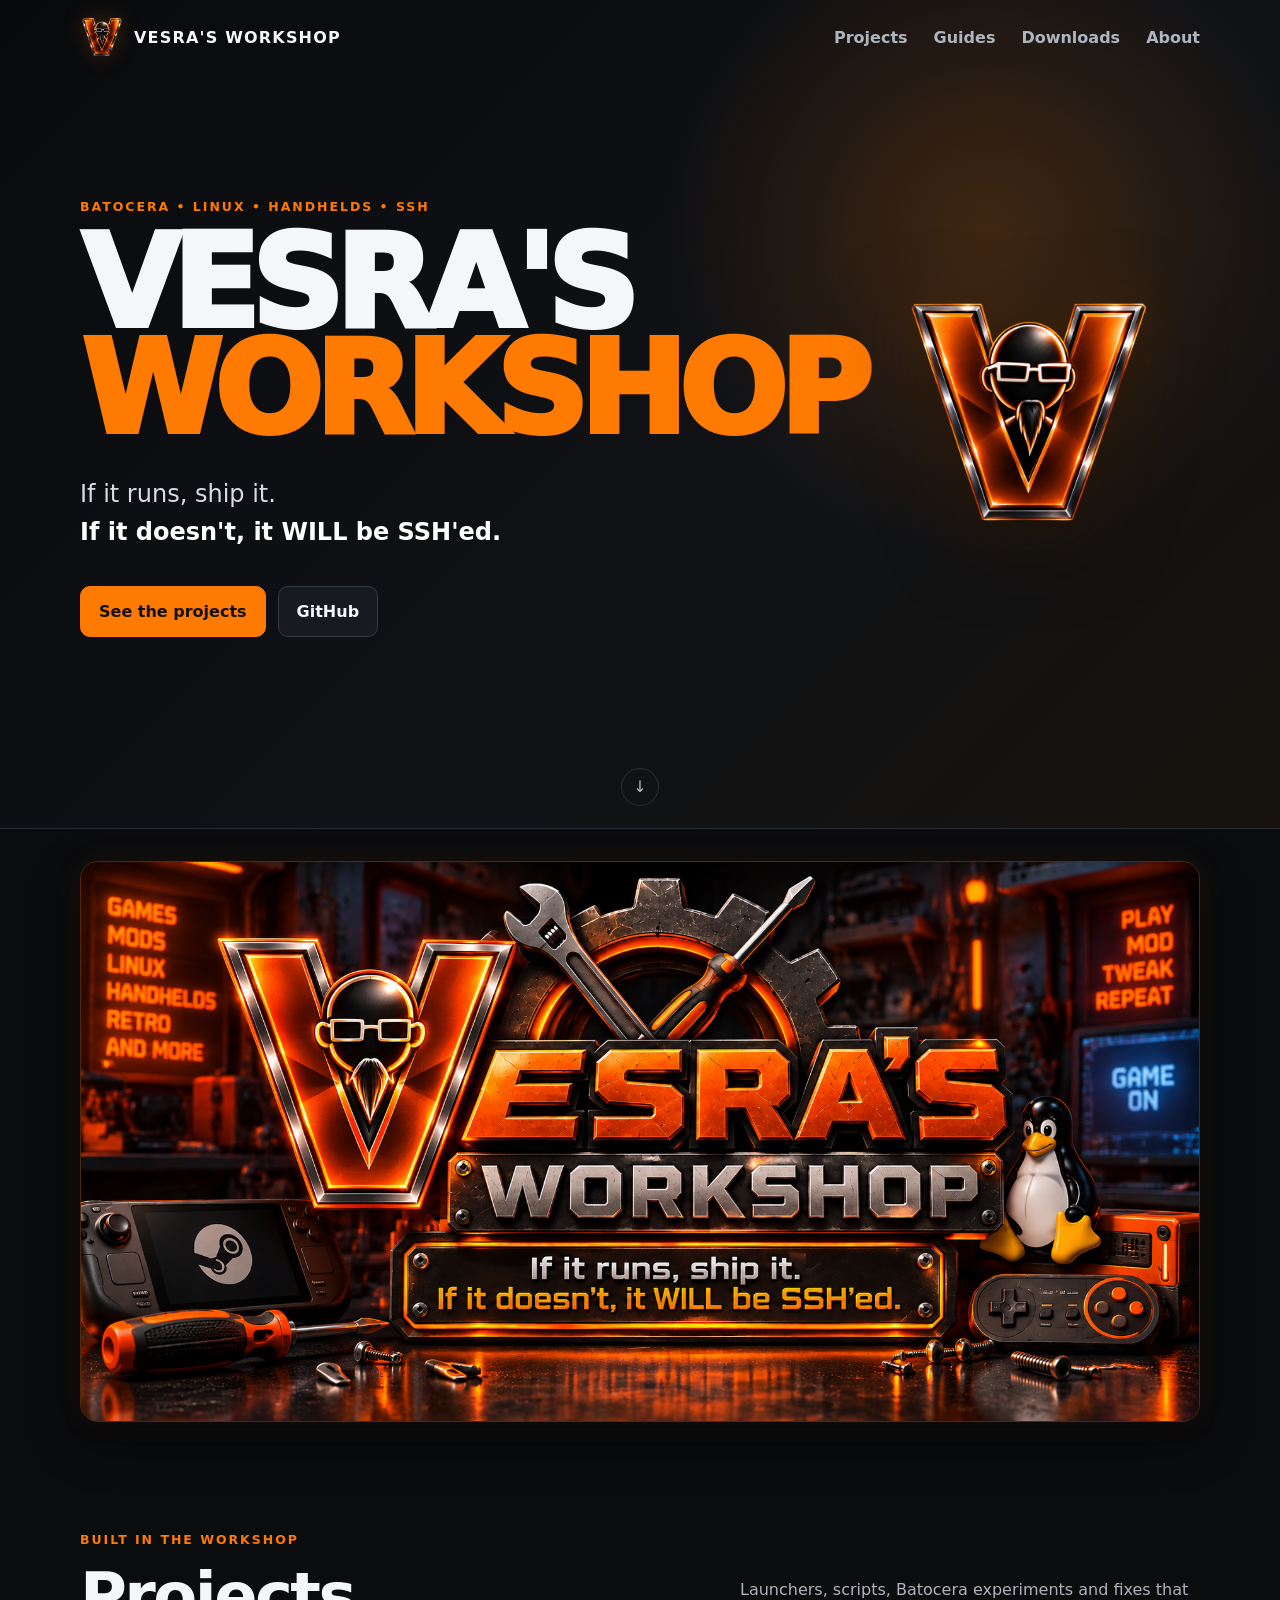
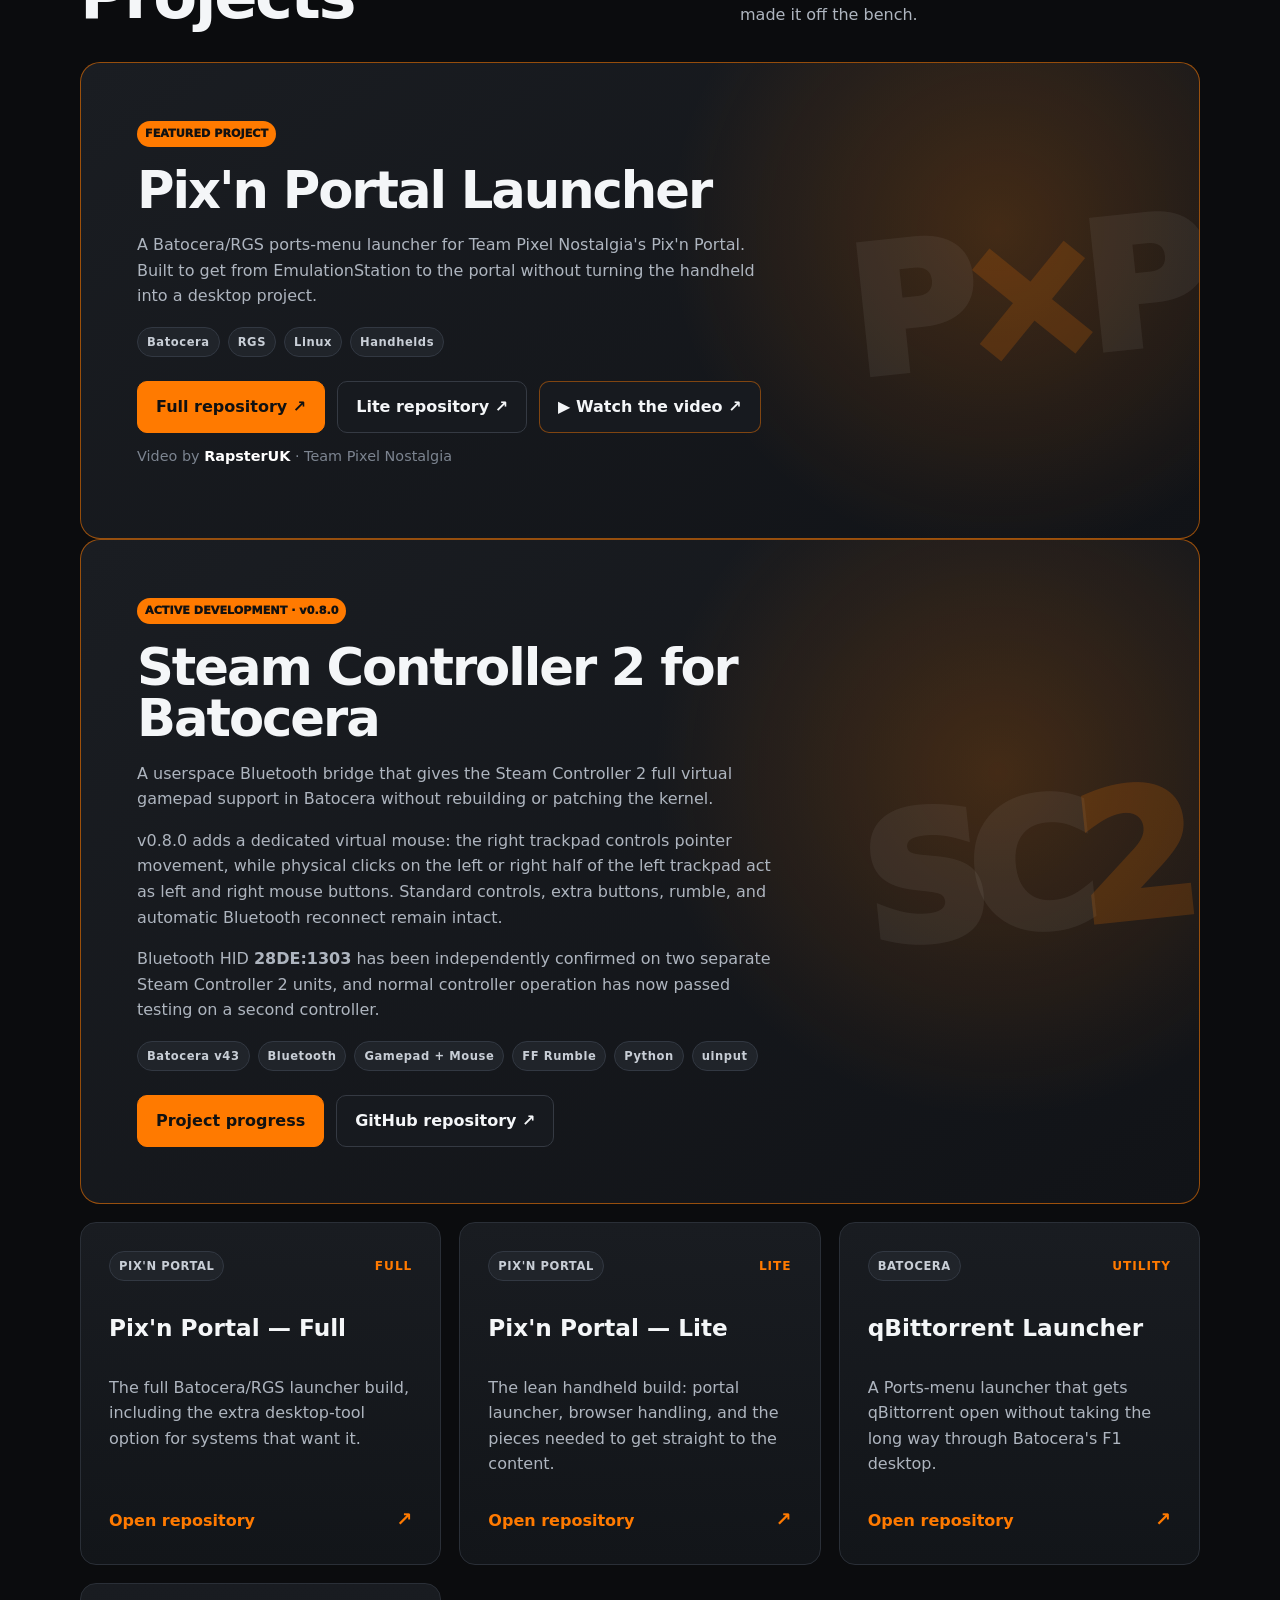
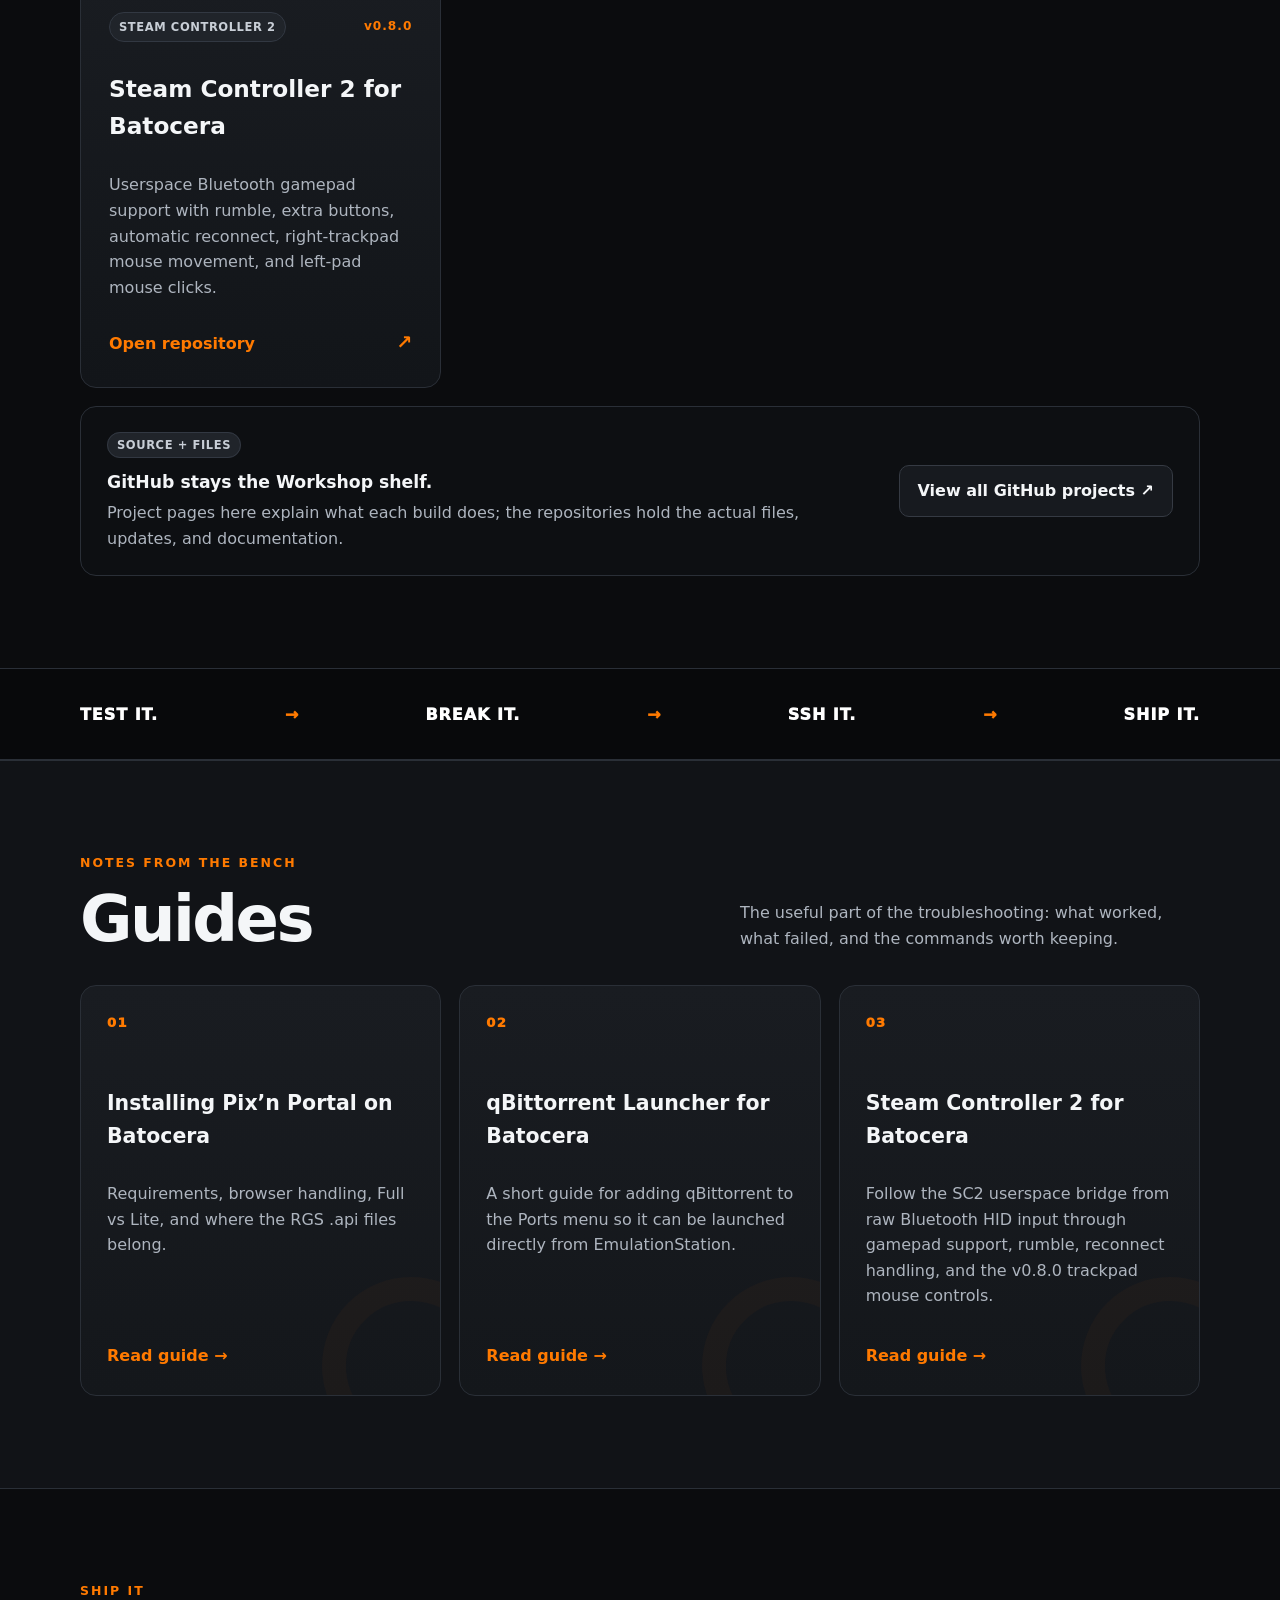
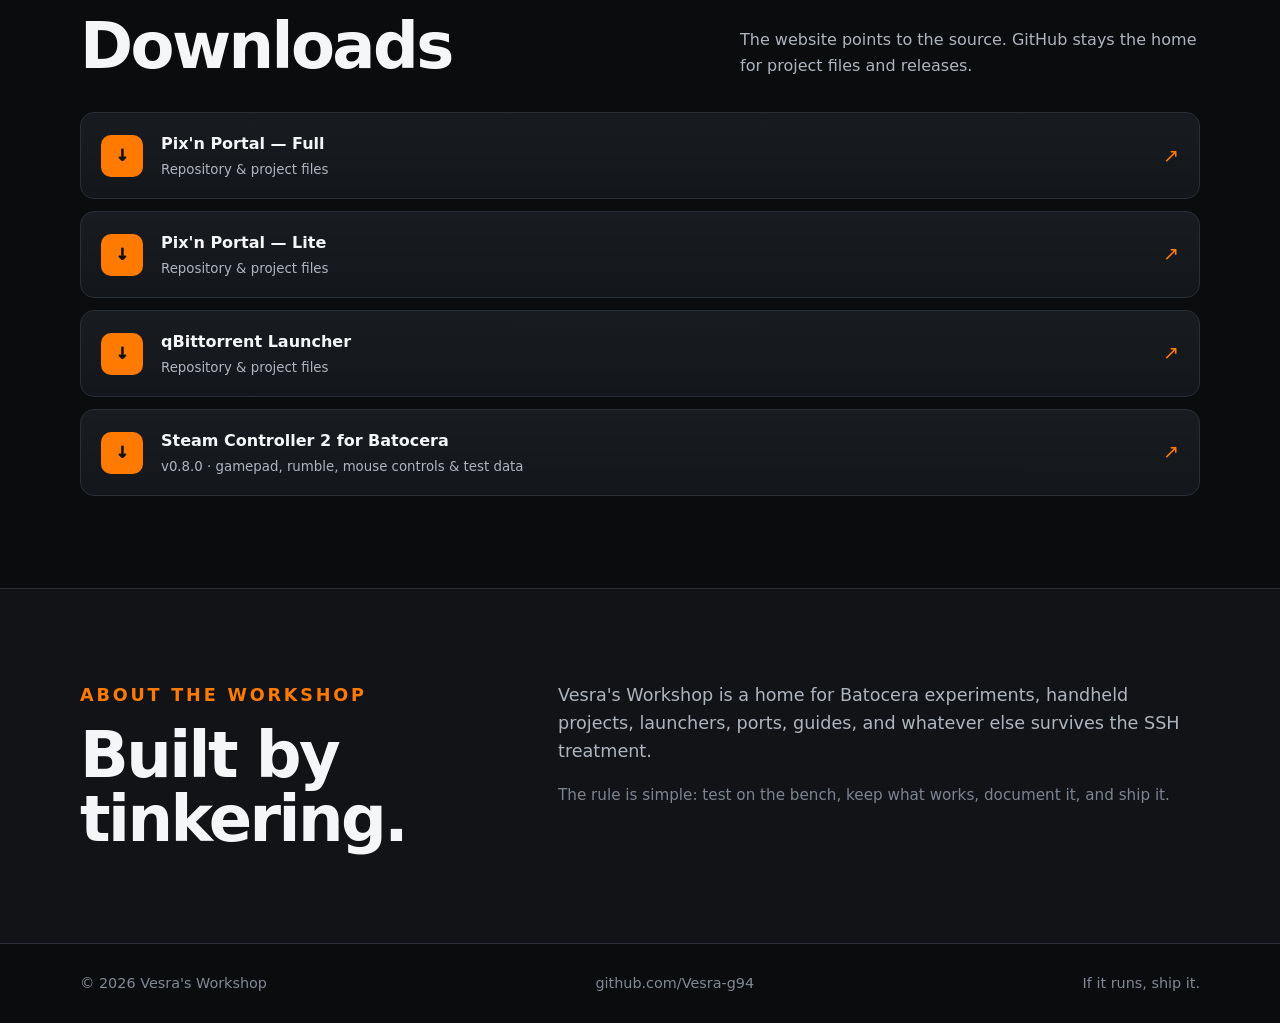
==== commit a4d02379: "guides fixed" ====
--- a/index.html
+++ b/index.html
@@ -170,6 +170,12 @@
             <p>A short guide for adding qBittorrent to the Ports menu so it can be launched directly from EmulationStation.</p>
             <span class="text-link">Read guide →</span>
           </a>
+          <a class="panel numbered guide-card" href="guides/steam-controller-2-bridge.html">
+            <span class="number">03</span>
+            <h3>Steam Controller 2 for Batocera</h3>
+            <p>Follow the SC2 userspace bridge from raw Bluetooth HID input through gamepad support, rumble, reconnect handling, and the v0.8.0 trackpad mouse controls.</p>
+            <span class="text-link">Read guide →</span>
+          </a>
         </div>
       </div>
     </section>
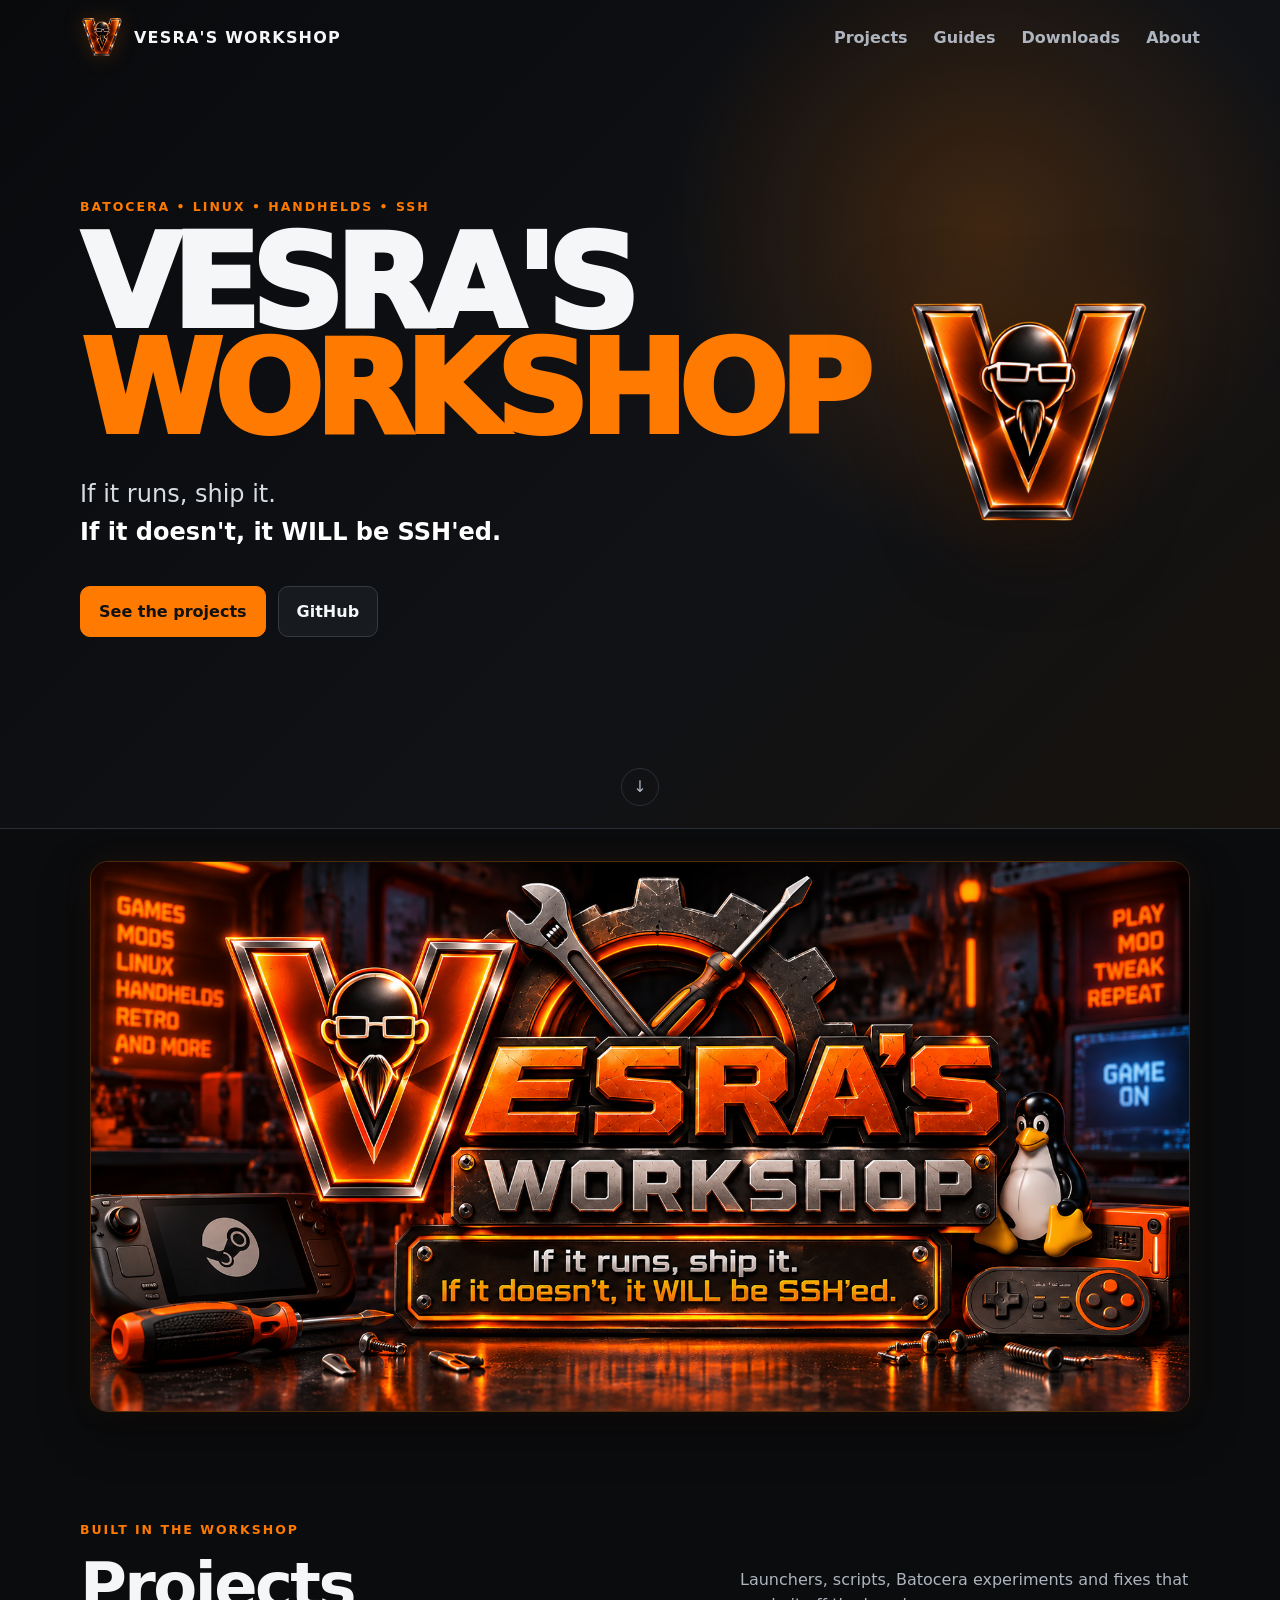
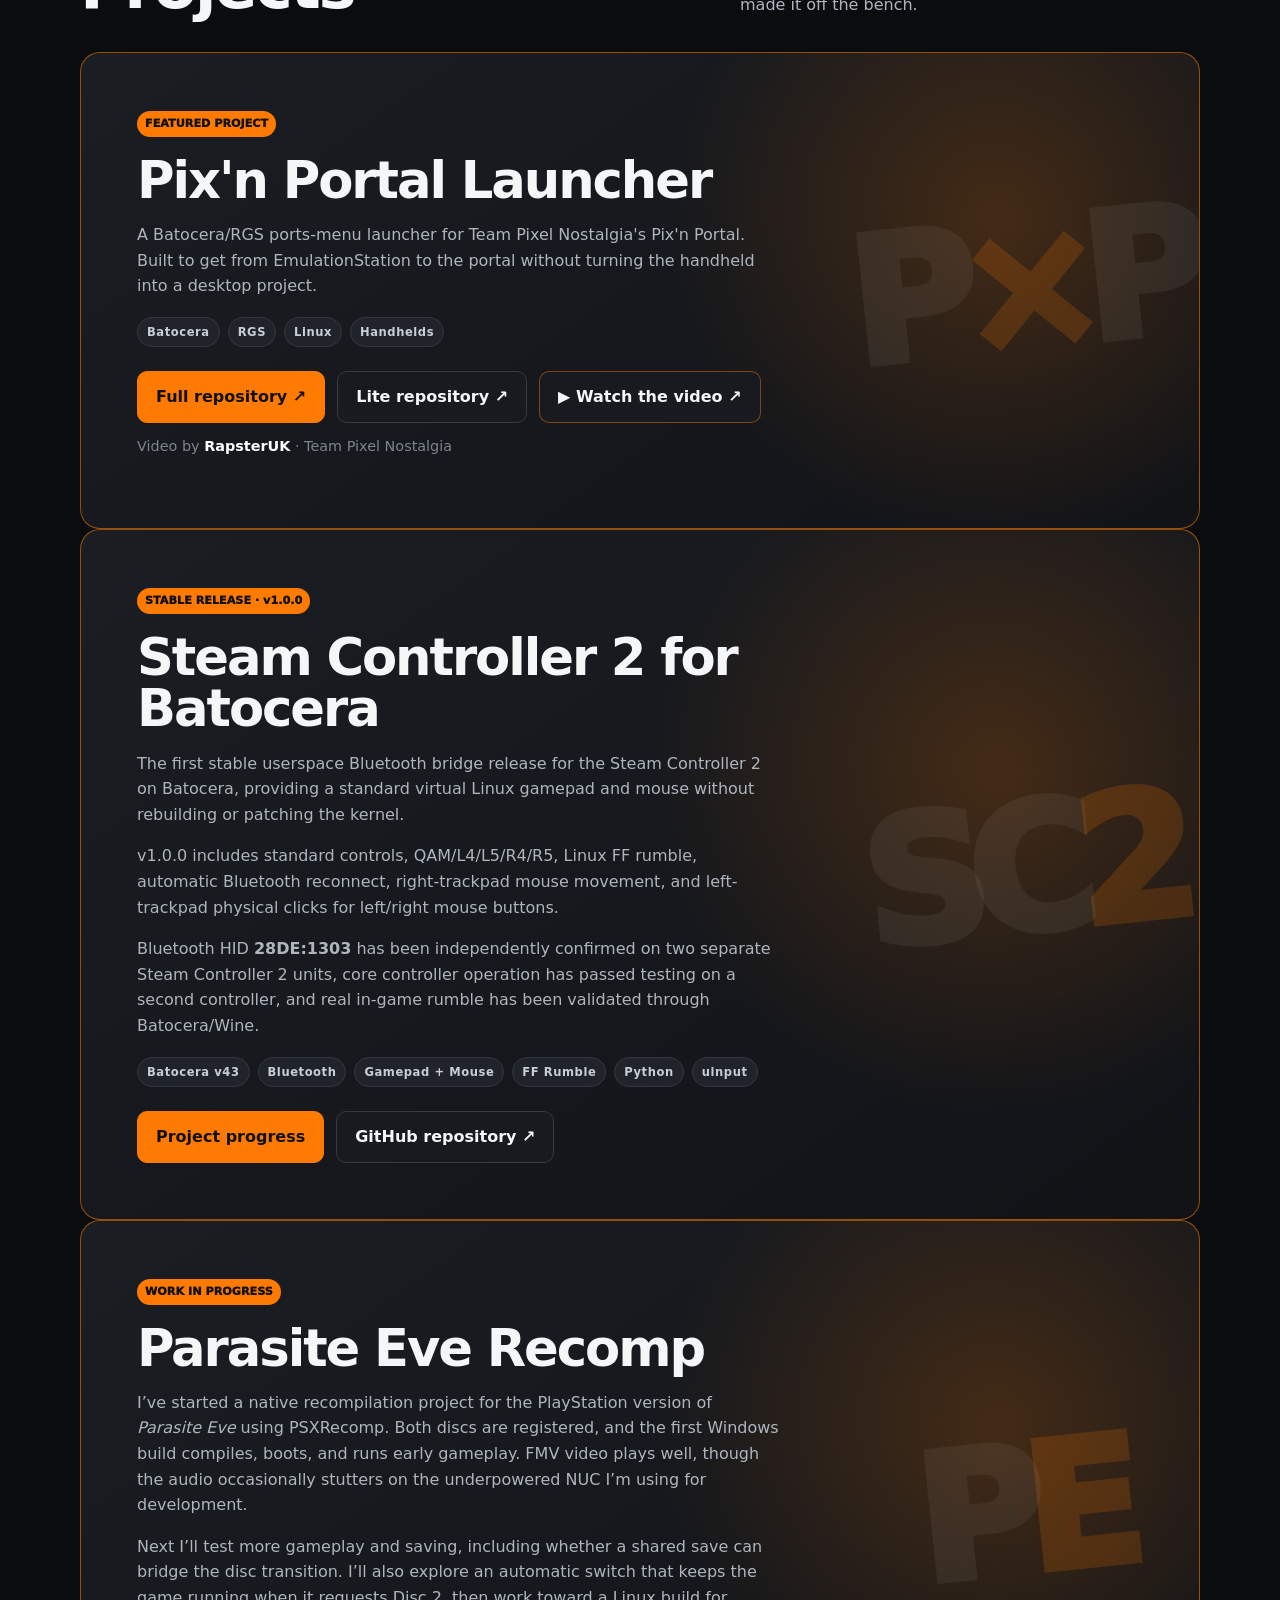
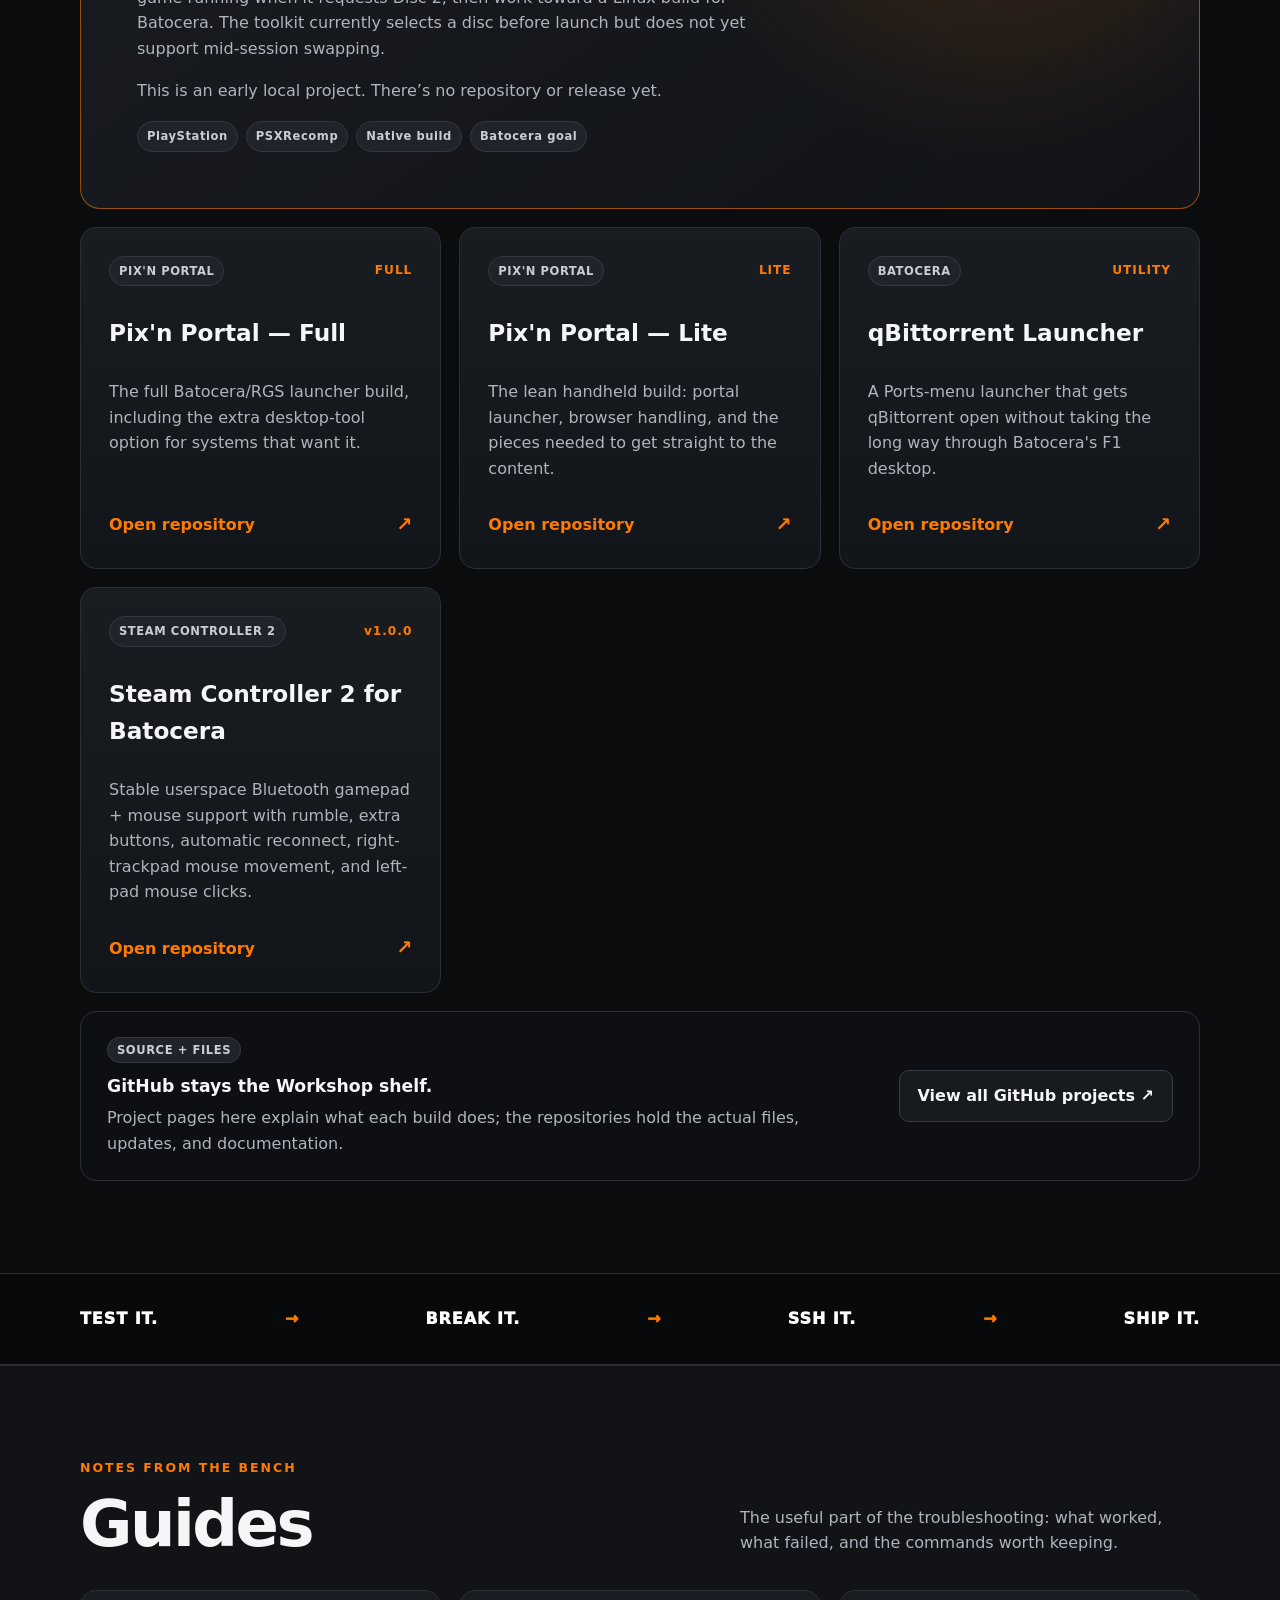
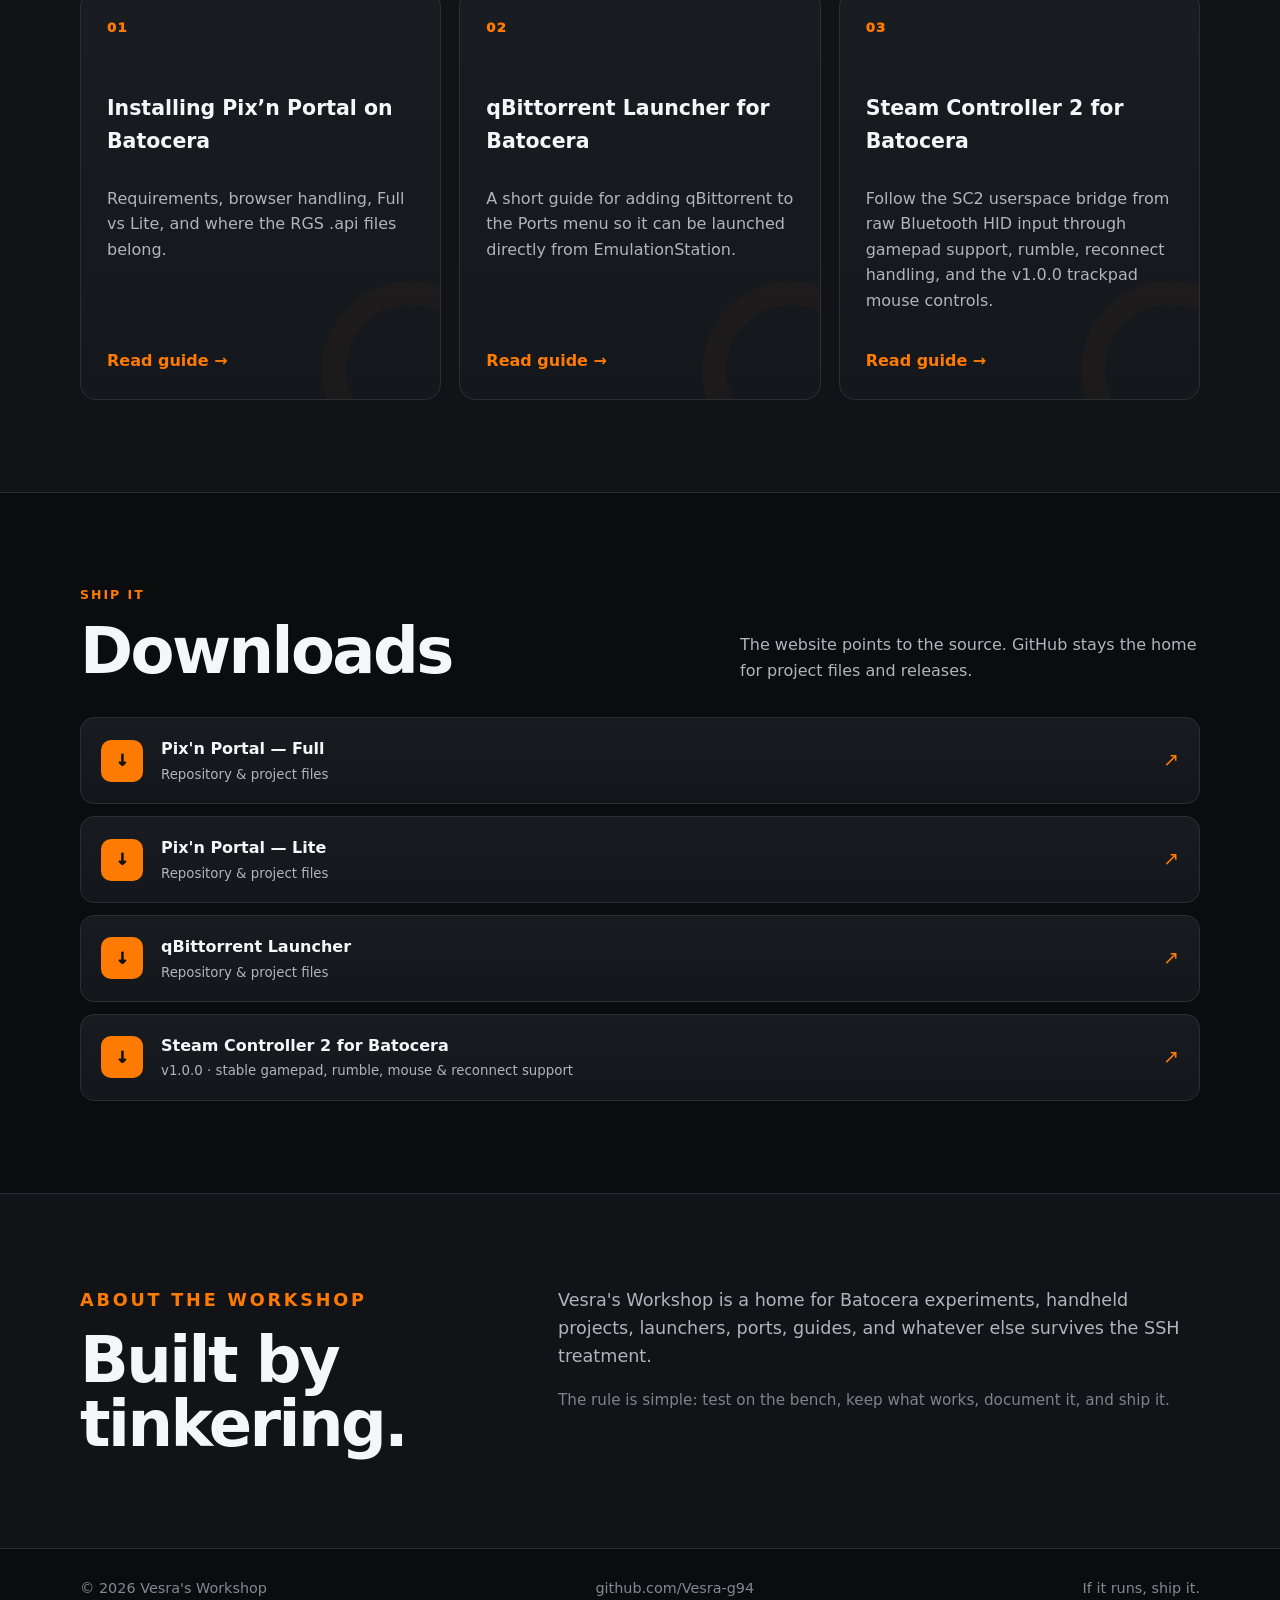
==== commit 973c35c1: "visitor page v.7.0.1 added full sc2 release files" ====
--- a/index.html
+++ b/index.html
@@ -50,8 +50,8 @@
   <main>
     
   <section class="workshop-showcase" aria-label="Vesra's Workshop banner">
-    <div class="container">
-      <img src="assets/workshop-banner.png" alt="Vesra's Workshop — If it runs, ship it. If it doesn't, it WILL be SSH'ed." loading="lazy">
+    <div class="wrap" style="text-align:center;">
+      <img src="assets/workshop-banner.png" alt="Vesra's Workshop — If it runs, ship it. If it doesn't, it WILL be SSH'ed." loading="lazy" style="display:block;width:min(100%,1100px);height:auto;margin:0 auto;">
     </div>
   </section>
 
@@ -85,11 +85,11 @@
 
       <article class="project-hero" aria-label="Current active project">
         <div class="project-hero-copy">
-          <div class="badge">ACTIVE DEVELOPMENT · v0.8.0</div>
+          <div class="badge">STABLE RELEASE · v1.0.0</div>
           <h3>Steam Controller 2 for Batocera</h3>
-          <p>A userspace Bluetooth bridge that gives the Steam Controller 2 full virtual gamepad support in Batocera without rebuilding or patching the kernel.</p>
-          <p>v0.8.0 adds a dedicated virtual mouse: the right trackpad controls pointer movement, while physical clicks on the left or right half of the left trackpad act as left and right mouse buttons. Standard controls, extra buttons, rumble, and automatic Bluetooth reconnect remain intact.</p>
-          <p>Bluetooth HID <strong>28DE:1303</strong> has been independently confirmed on two separate Steam Controller 2 units, and normal controller operation has now passed testing on a second controller.</p>
+          <p>The first stable userspace Bluetooth bridge release for the Steam Controller 2 on Batocera, providing a standard virtual Linux gamepad and mouse without rebuilding or patching the kernel.</p>
+          <p>v1.0.0 includes standard controls, QAM/L4/L5/R4/R5, Linux FF rumble, automatic Bluetooth reconnect, right-trackpad mouse movement, and left-trackpad physical clicks for left/right mouse buttons.</p>
+          <p>Bluetooth HID <strong>28DE:1303</strong> has been independently confirmed on two separate Steam Controller 2 units, core controller operation has passed testing on a second controller, and real in-game rumble has been validated through Batocera/Wine.</p>
           <div class="project-tags">
             <span>Batocera v43</span><span>Bluetooth</span><span>Gamepad + Mouse</span><span>FF Rumble</span><span>Python</span><span>uinput</span>
           </div>
@@ -99,6 +99,21 @@
           </div>
         </div>
         <div class="project-mark" aria-hidden="true">SC<span>2</span></div>
+      </article>
+
+
+      <article class="project-hero" aria-label="Parasite Eve recompilation progress">
+        <div class="project-hero-copy">
+          <div class="badge">WORK IN PROGRESS</div>
+          <h3>Parasite Eve Recomp</h3>
+          <p>I’ve started a native recompilation project for the PlayStation version of <em>Parasite Eve</em> using PSXRecomp. Both discs are registered, and the first Windows build compiles, boots, and runs early gameplay. FMV video plays well, though the audio occasionally stutters on the underpowered NUC I’m using for development.</p>
+          <p>Next I’ll test more gameplay and saving, including whether a shared save can bridge the disc transition. I’ll also explore an automatic switch that keeps the game running when it requests Disc 2, then work toward a Linux build for Batocera. The toolkit currently selects a disc before launch but does not yet support mid-session swapping.</p>
+          <p>This is an early local project. There’s no repository or release yet.</p>
+          <div class="project-tags">
+            <span>PlayStation</span><span>PSXRecomp</span><span>Native build</span><span>Batocera goal</span>
+          </div>
+        </div>
+        <div class="project-mark" aria-hidden="true">P<span>E</span></div>
       </article>
 
       <div class="repo-grid">
@@ -124,9 +139,9 @@
         </a>
 
         <a class="repo-card" href="https://github.com/Vesra-g94/Steam-Controller-2-for-batocera" target="_blank" rel="noopener">
-          <div class="repo-card-top"><span class="mini-badge">STEAM CONTROLLER 2</span><span class="status">v0.8.0</span></div>
+          <div class="repo-card-top"><span class="mini-badge">STEAM CONTROLLER 2</span><span class="status">v1.0.0</span></div>
           <h3>Steam Controller 2 for Batocera</h3>
-          <p>Userspace Bluetooth gamepad support with rumble, extra buttons, automatic reconnect, right-trackpad mouse movement, and left-pad mouse clicks.</p>
+          <p>Stable userspace Bluetooth gamepad + mouse support with rumble, extra buttons, automatic reconnect, right-trackpad mouse movement, and left-pad mouse clicks.</p>
           <div class="repo-footer"><span>Open repository</span><span class="repo-arrow">↗</span></div>
         </a>
       </div>
@@ -173,7 +188,7 @@
           <a class="panel numbered guide-card" href="guides/steam-controller-2-bridge.html">
             <span class="number">03</span>
             <h3>Steam Controller 2 for Batocera</h3>
-            <p>Follow the SC2 userspace bridge from raw Bluetooth HID input through gamepad support, rumble, reconnect handling, and the v0.8.0 trackpad mouse controls.</p>
+            <p>Follow the SC2 userspace bridge from raw Bluetooth HID input through gamepad support, rumble, reconnect handling, and the v1.0.0 trackpad mouse controls.</p>
             <span class="text-link">Read guide →</span>
           </a>
         </div>
@@ -208,7 +223,7 @@
 
         <a class="download-card" href="https://github.com/Vesra-g94/Steam-Controller-2-for-batocera" target="_blank" rel="noopener">
           <span class="download-icon">↓</span>
-          <div><strong>Steam Controller 2 for Batocera</strong><small>v0.8.0 · gamepad, rumble, mouse controls & test data</small></div>
+          <div><strong>Steam Controller 2 for Batocera</strong><small>v1.0.0 · stable gamepad, rumble, mouse & reconnect support</small></div>
           <span class="arrow">↗</span>
         </a>
       </div>
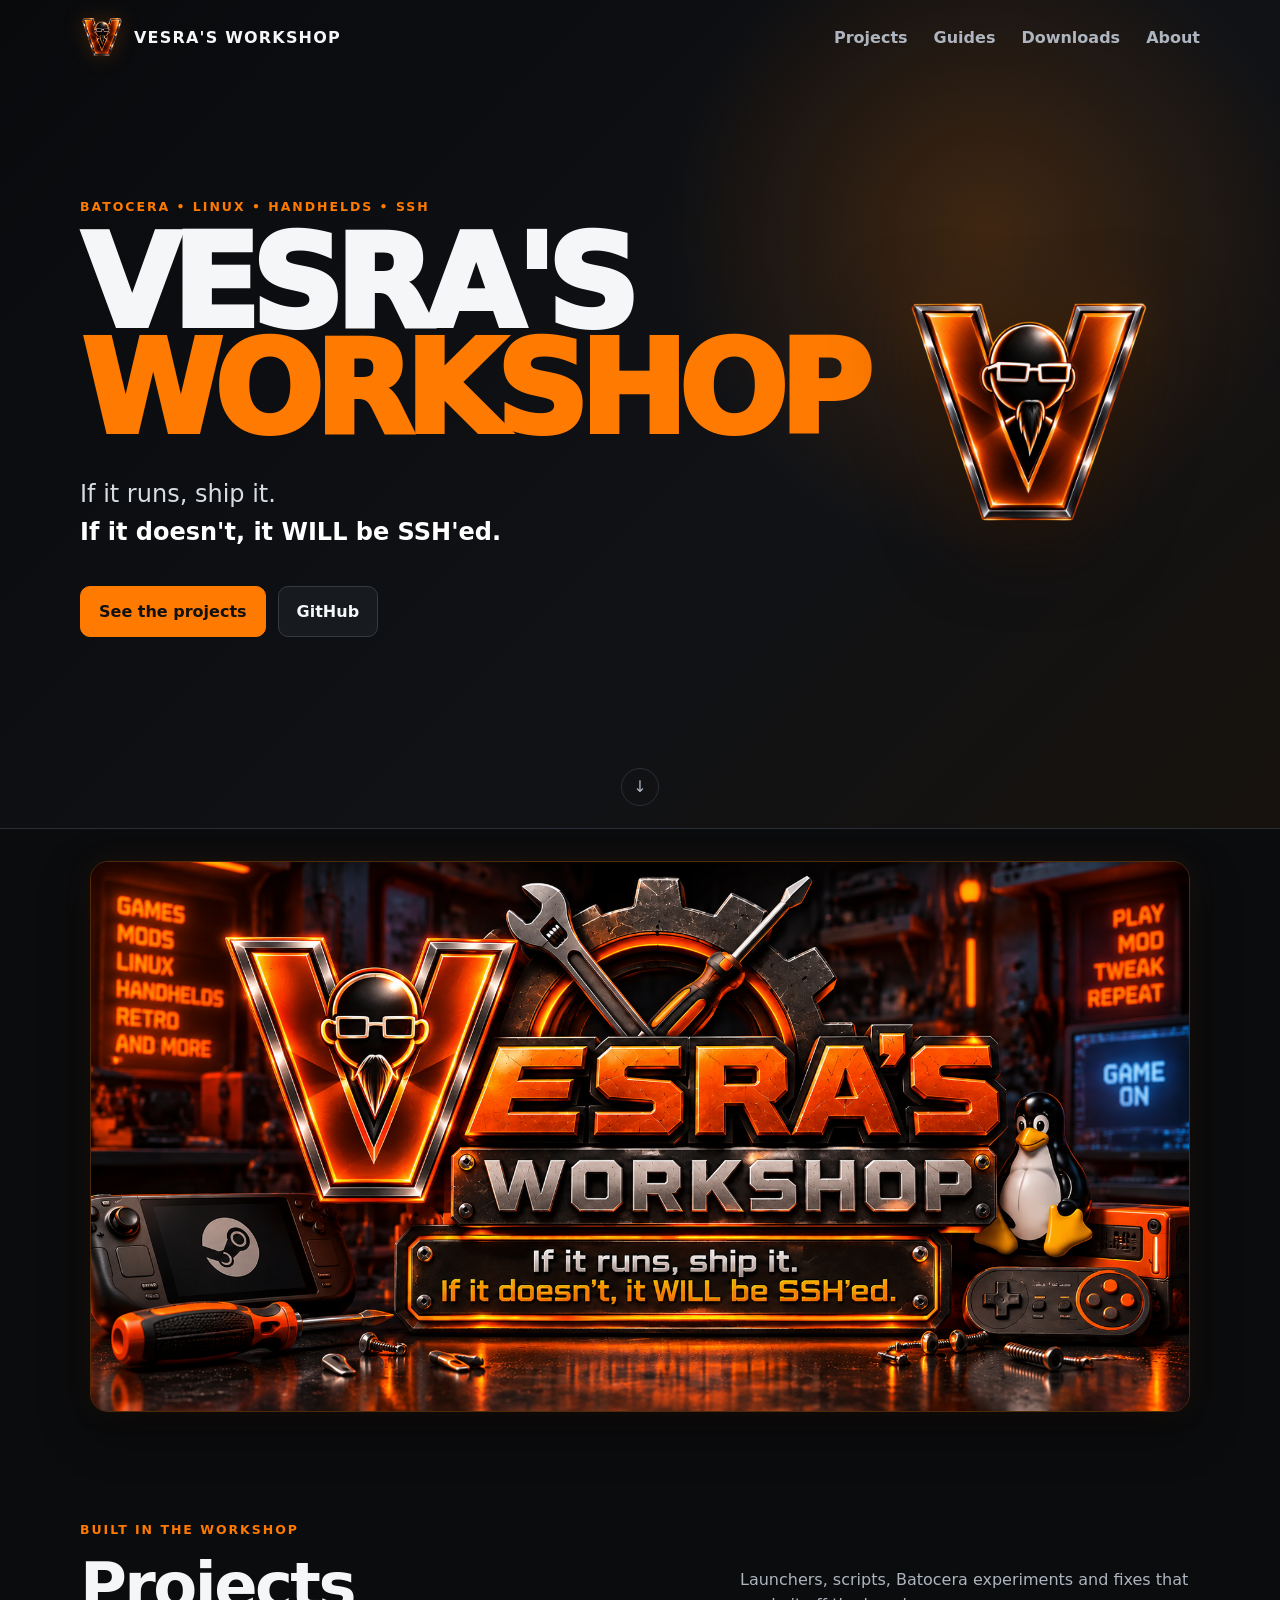
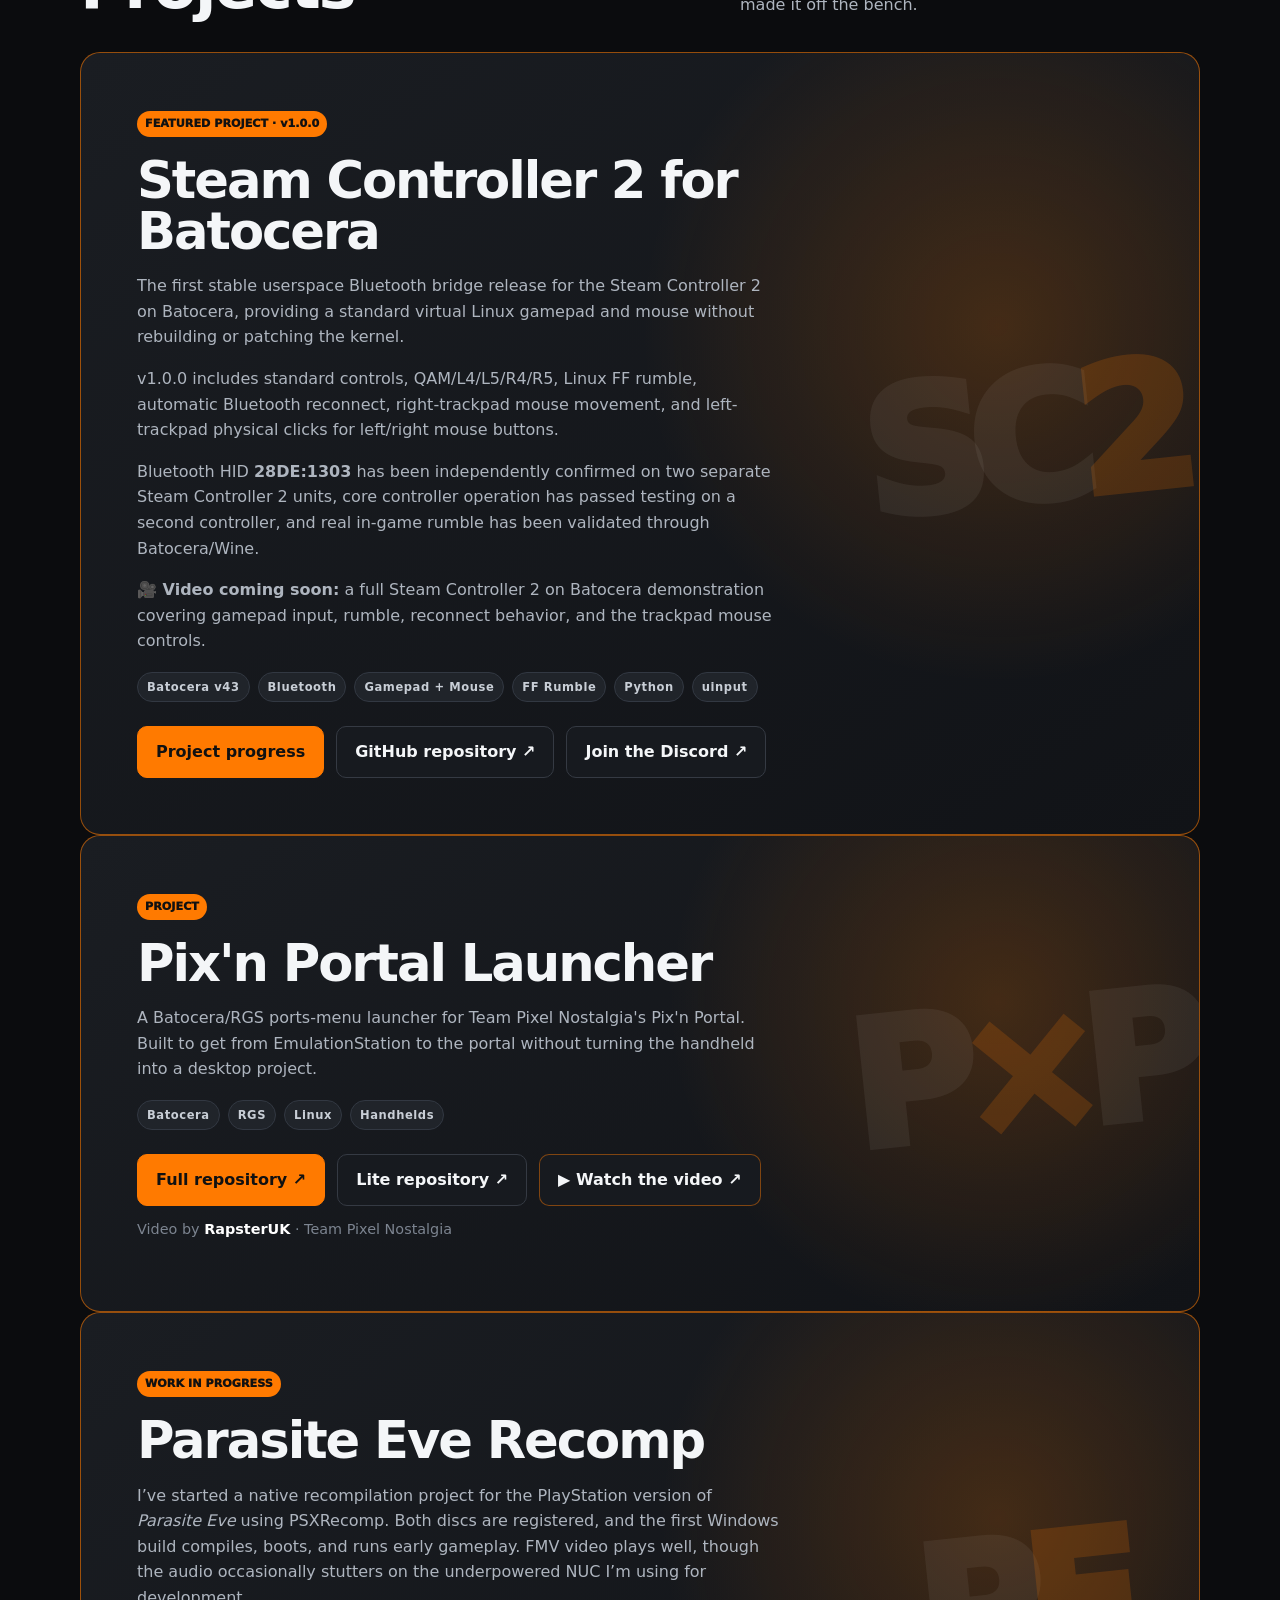
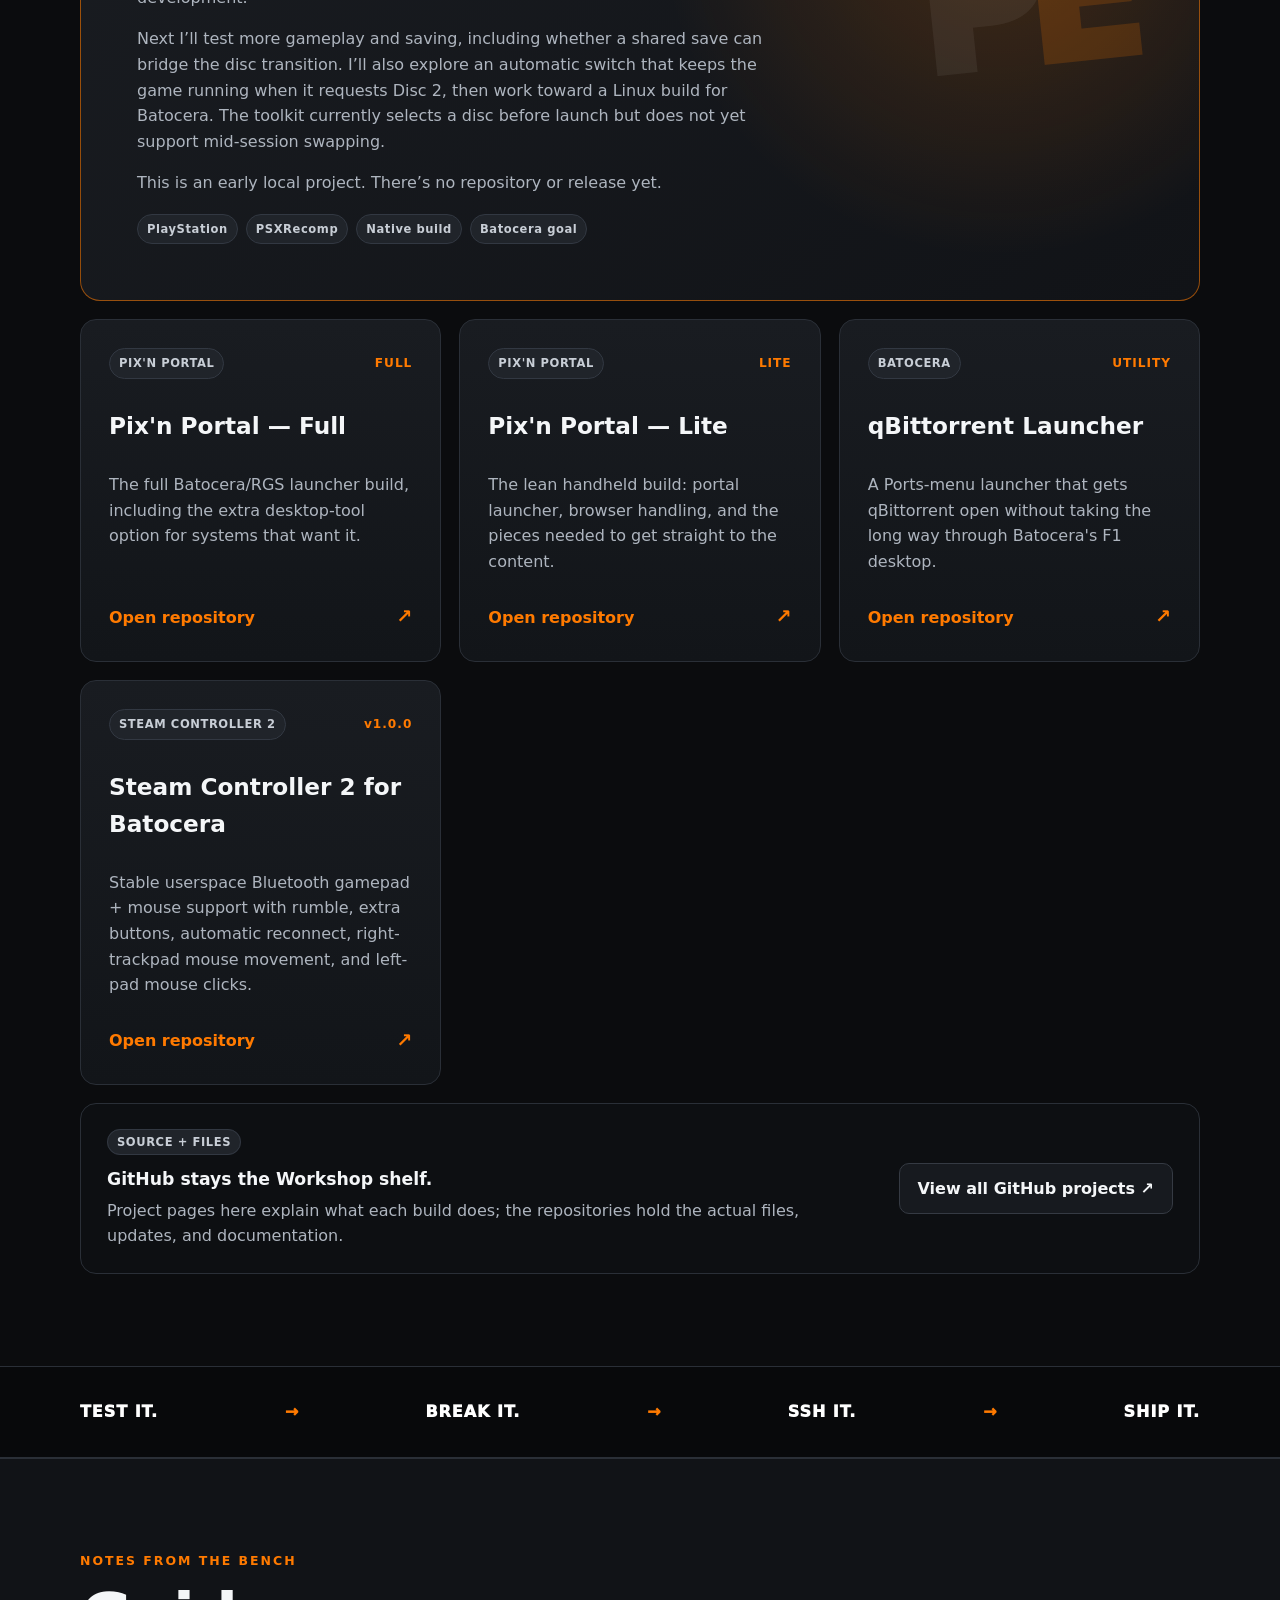
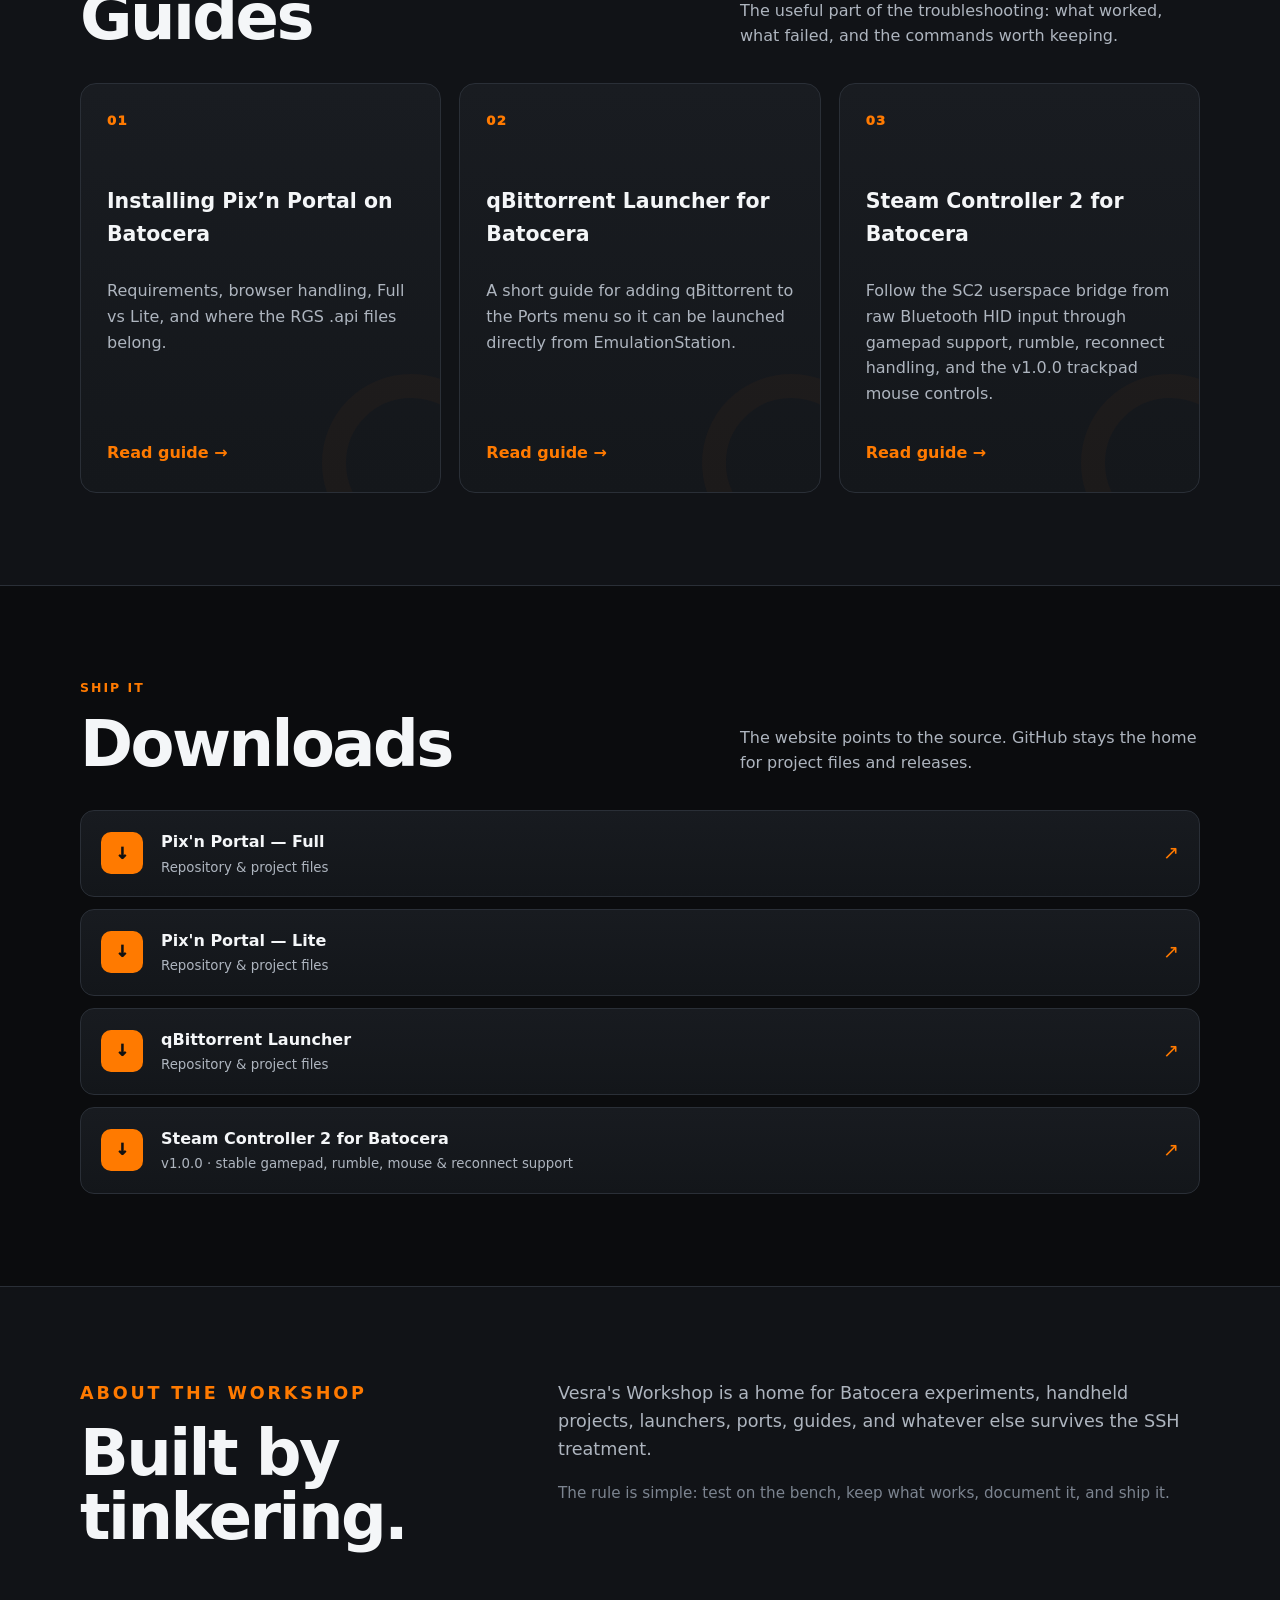
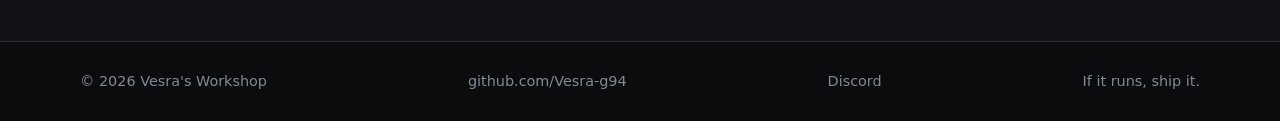
==== commit f5d8b54b: "made sc2 featured project added discord channel link" ====
--- a/index.html
+++ b/index.html
@@ -64,9 +64,30 @@
         <p class="section-copy">Launchers, scripts, Batocera experiments and fixes that made it off the bench.</p>
       </div>
 
+      <article class="project-hero" aria-label="Current active project">
+        <div class="project-hero-copy">
+          <div class="badge">FEATURED PROJECT · v1.0.0</div>
+          <h3>Steam Controller 2 for Batocera</h3>
+          <p>The first stable userspace Bluetooth bridge release for the Steam Controller 2 on Batocera, providing a standard virtual Linux gamepad and mouse without rebuilding or patching the kernel.</p>
+          <p>v1.0.0 includes standard controls, QAM/L4/L5/R4/R5, Linux FF rumble, automatic Bluetooth reconnect, right-trackpad mouse movement, and left-trackpad physical clicks for left/right mouse buttons.</p>
+          <p>Bluetooth HID <strong>28DE:1303</strong> has been independently confirmed on two separate Steam Controller 2 units, core controller operation has passed testing on a second controller, and real in-game rumble has been validated through Batocera/Wine.</p>
+          <p><strong>🎥 Video coming soon:</strong> a full Steam Controller 2 on Batocera demonstration covering gamepad input, rumble, reconnect behavior, and the trackpad mouse controls.</p>
+          <div class="project-tags">
+            <span>Batocera v43</span><span>Bluetooth</span><span>Gamepad + Mouse</span><span>FF Rumble</span><span>Python</span><span>uinput</span>
+          </div>
+          <div class="actions compact">
+            <a class="button primary" href="guides/steam-controller-2-bridge.html">Project progress</a>
+            <a class="button" href="https://github.com/Vesra-g94/Steam-Controller-2-for-batocera" target="_blank" rel="noopener">GitHub repository ↗</a>
+            <a class="button" href="https://discord.gg/FuPFeDrry" target="_blank" rel="noopener">Join the Discord ↗</a>
+          </div>
+        </div>
+        <div class="project-mark" aria-hidden="true">SC<span>2</span></div>
+      </article>
+
+
       <article class="project-hero">
         <div class="project-hero-copy">
-          <div class="badge">FEATURED PROJECT</div>
+          <div class="badge">PROJECT</div>
           <h3>Pix'n Portal Launcher</h3>
           <p>A Batocera/RGS ports-menu launcher for Team Pixel Nostalgia's Pix'n Portal. Built to get from EmulationStation to the portal without turning the handheld into a desktop project.</p>
           <div class="project-tags">
@@ -80,25 +101,6 @@
           <p class="video-credit">Video by <a href="https://www.youtube.com/@rapsters-tech-hangout" target="_blank" rel="noopener"><strong>RapsterUK</strong></a> · <a href="https://github.com/PixelNostalgia" target="_blank" rel="noopener">Team Pixel Nostalgia</a></p>
         </div>
         <div class="project-mark" aria-hidden="true">P<span>×</span>P</div>
-      </article>
-
-
-      <article class="project-hero" aria-label="Current active project">
-        <div class="project-hero-copy">
-          <div class="badge">STABLE RELEASE · v1.0.0</div>
-          <h3>Steam Controller 2 for Batocera</h3>
-          <p>The first stable userspace Bluetooth bridge release for the Steam Controller 2 on Batocera, providing a standard virtual Linux gamepad and mouse without rebuilding or patching the kernel.</p>
-          <p>v1.0.0 includes standard controls, QAM/L4/L5/R4/R5, Linux FF rumble, automatic Bluetooth reconnect, right-trackpad mouse movement, and left-trackpad physical clicks for left/right mouse buttons.</p>
-          <p>Bluetooth HID <strong>28DE:1303</strong> has been independently confirmed on two separate Steam Controller 2 units, core controller operation has passed testing on a second controller, and real in-game rumble has been validated through Batocera/Wine.</p>
-          <div class="project-tags">
-            <span>Batocera v43</span><span>Bluetooth</span><span>Gamepad + Mouse</span><span>FF Rumble</span><span>Python</span><span>uinput</span>
-          </div>
-          <div class="actions compact">
-            <a class="button primary" href="guides/steam-controller-2-bridge.html">Project progress</a>
-            <a class="button" href="https://github.com/Vesra-g94/Steam-Controller-2-for-batocera" target="_blank" rel="noopener">GitHub repository ↗</a>
-          </div>
-        </div>
-        <div class="project-mark" aria-hidden="true">SC<span>2</span></div>
       </article>
 
 
@@ -247,6 +249,7 @@
     <div class="wrap footer-inner">
       <span>© <span id="year"></span> Vesra's Workshop</span>
       <a href="https://github.com/Vesra-g94" target="_blank" rel="noopener">github.com/Vesra-g94</a>
+      <a href="https://discord.gg/FuPFeDrry" target="_blank" rel="noopener">Discord</a>
       <span>If it runs, ship it.</span>
     </div>
   </footer>
